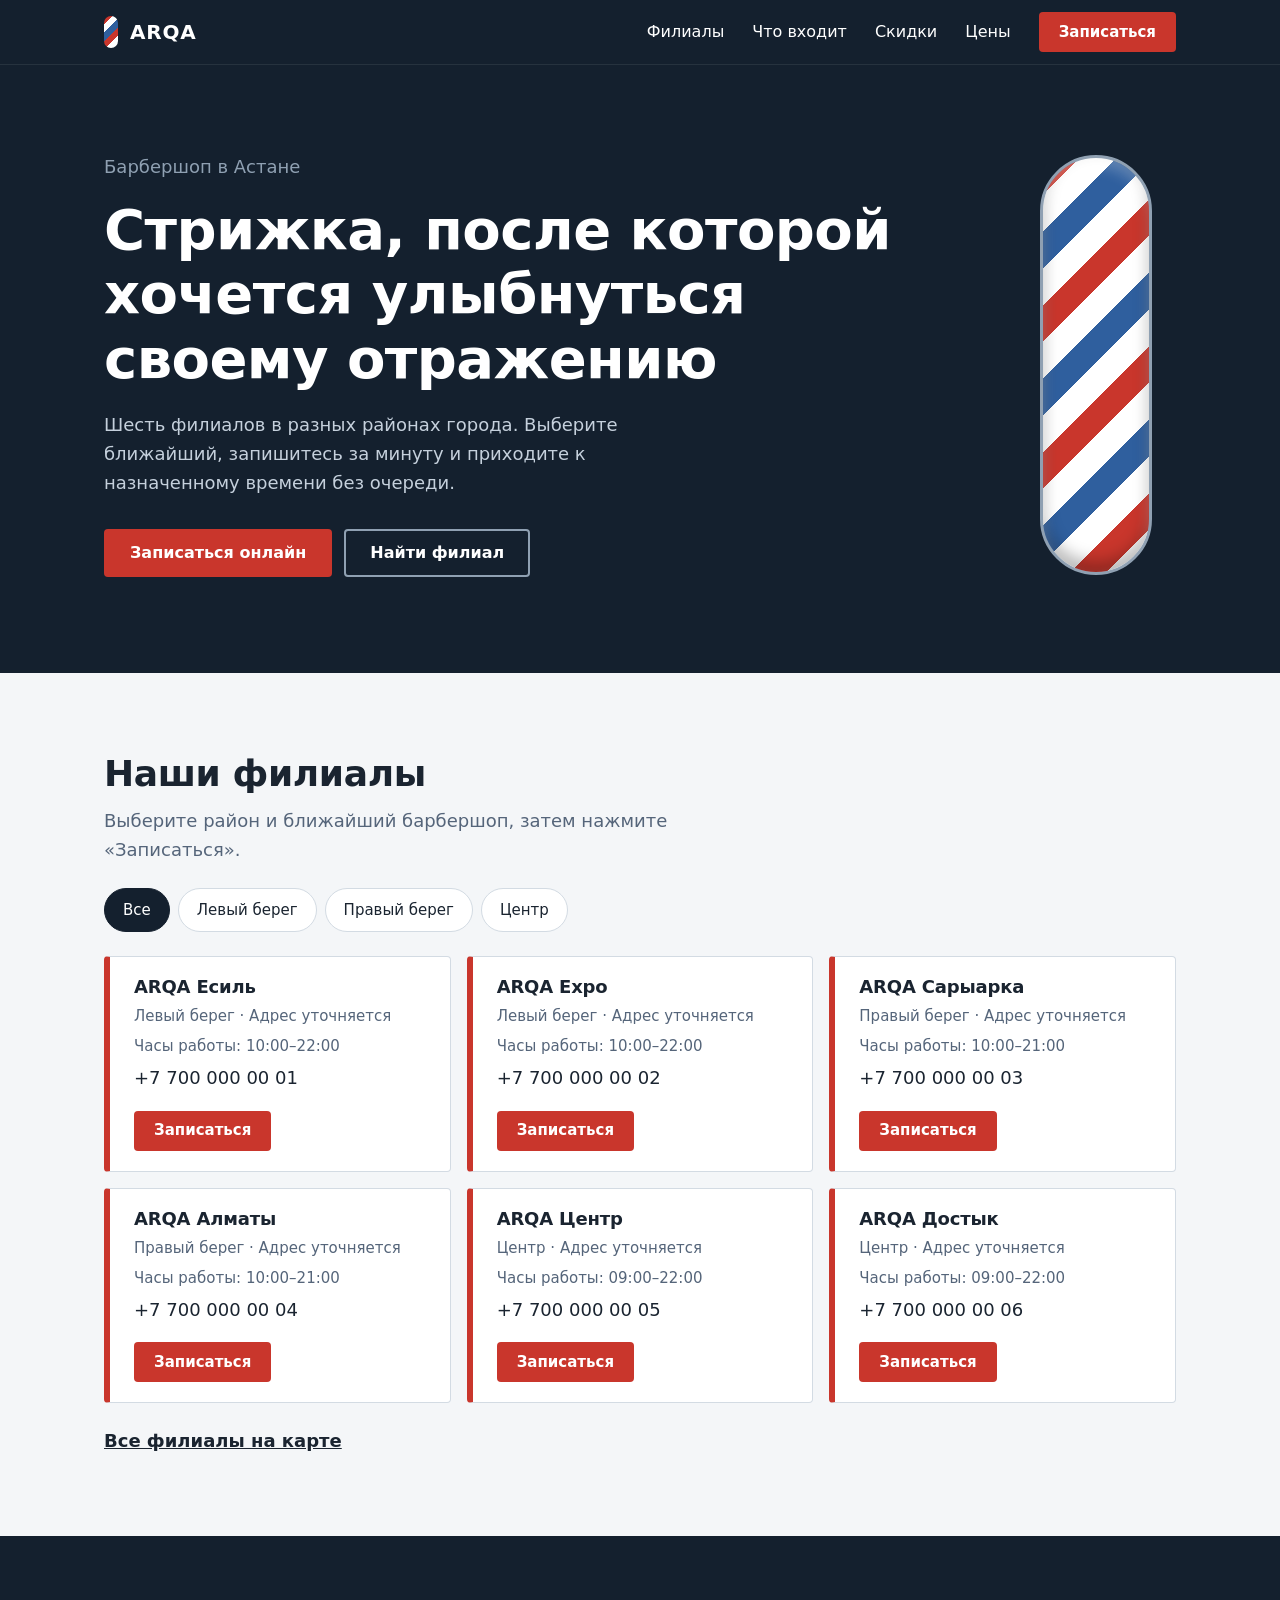
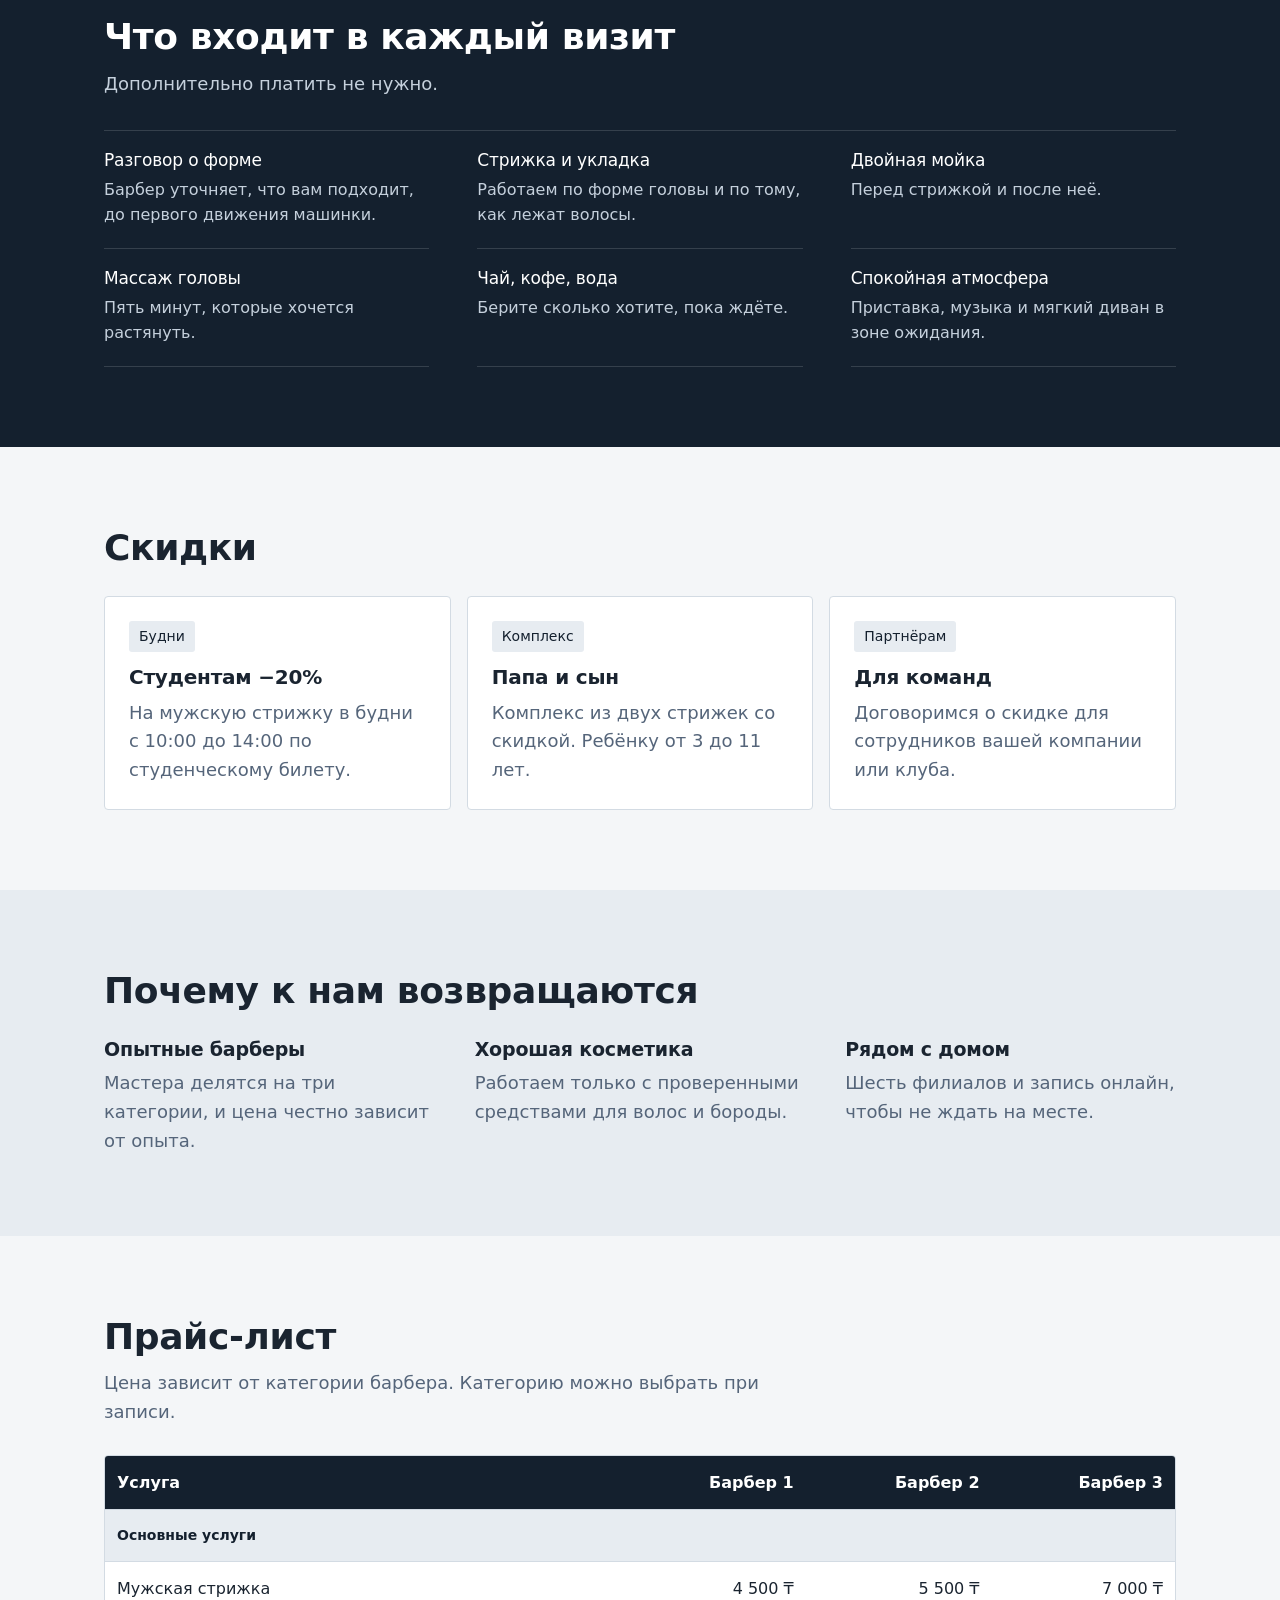
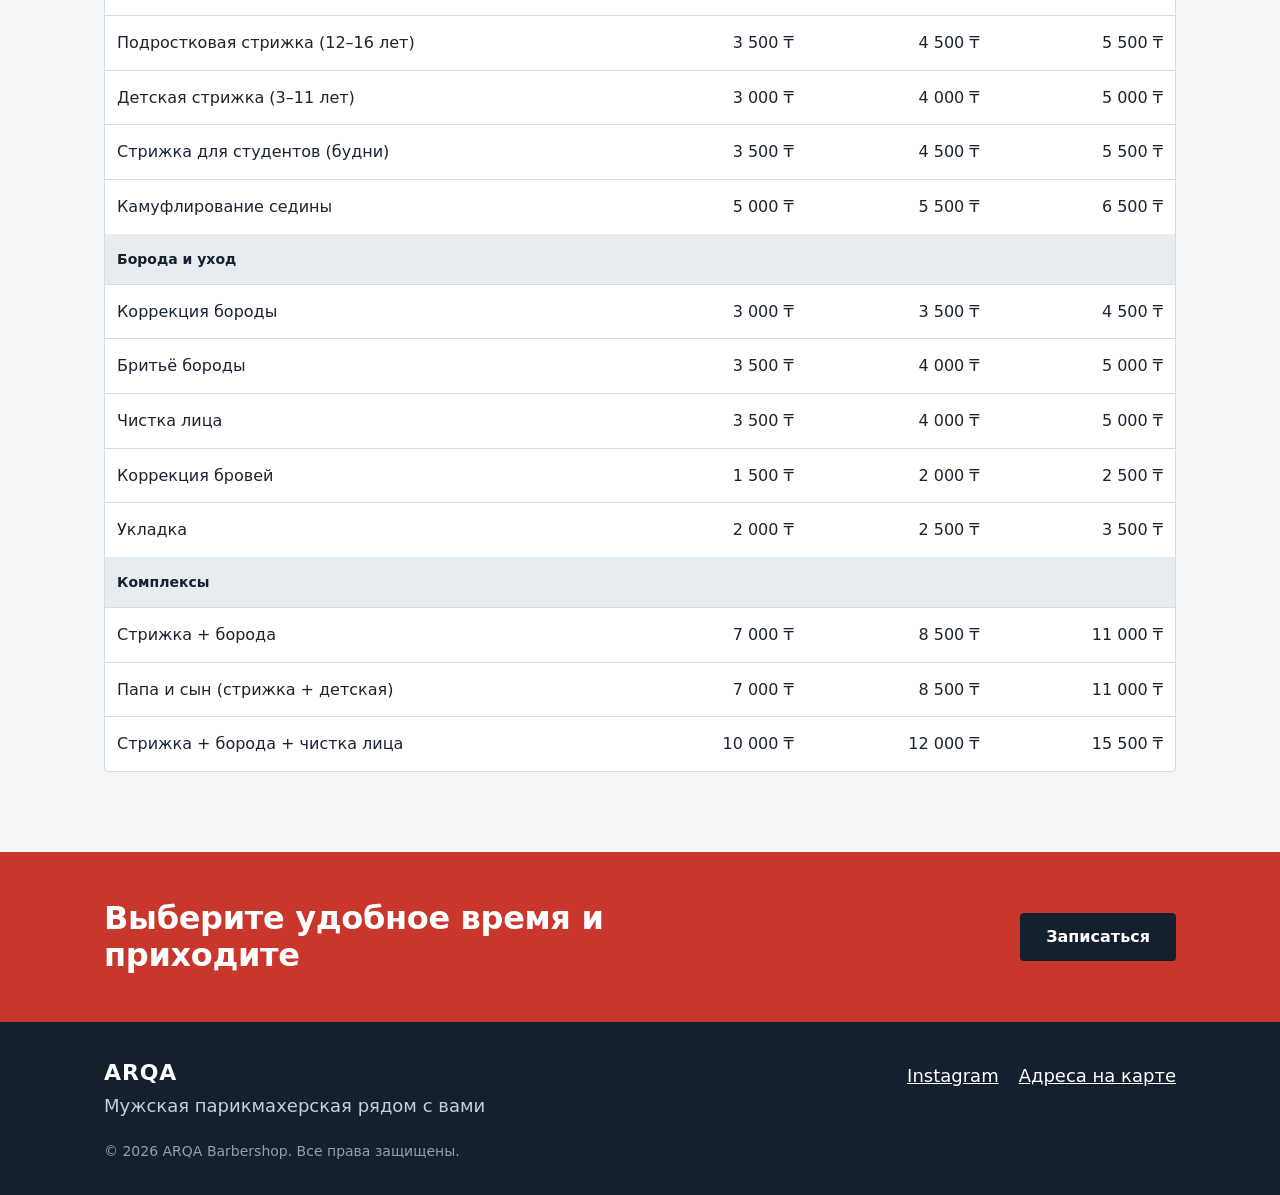
==== index.html @ 1c35eebe "Запись через WhatsApp или Telegram на выбор клиента - окно записи: две кнопки, клиент выбирает канал" ====
<!doctype html>
<html lang="ru">
<head>
  <meta charset="utf-8">
  <meta name="viewport" content="width=device-width, initial-scale=1">
  <!-- Политика безопасности: разрешены только свои скрипты и стили и шрифты Google Fonts.
       Встроенные скрипты и чужие источники браузер заблокирует.
       Если добавишь новый внешний ресурс (аналитику, карту, виджет), его адрес нужно добавить сюда. -->
  <meta http-equiv="Content-Security-Policy" content="default-src 'none'; script-src 'self'; style-src 'self' https://fonts.googleapis.com; font-src https://fonts.gstatic.com; img-src 'self' data:; connect-src 'self'; manifest-src 'self'; base-uri 'self'; form-action 'self'; object-src 'none'">
  <meta name="referrer" content="strict-origin-when-cross-origin">
  <title>ARQA — барбершоп в Астане</title>
  <meta name="description" content="ARQA — сеть барбершопов в Астане. Выберите ближайший филиал и запишитесь онлайн за минуту.">
  <meta property="og:title" content="ARQA — барбершоп в Астане">
  <meta property="og:description" content="Шесть филиалов, опытные барберы, запись онлайн.">
  <meta property="og:type" content="website">
  <meta name="theme-color" content="#14202e">
  <link rel="icon" href="assets/favicon.svg" type="image/svg+xml">
  <link rel="preconnect" href="https://fonts.googleapis.com">
  <link rel="preconnect" href="https://fonts.gstatic.com" crossorigin>
  <link href="https://fonts.googleapis.com/css2?family=Onest:wght@400;500;600&family=Unbounded:wght@500;700&display=swap&subset=cyrillic" rel="stylesheet">
  <link rel="stylesheet" href="css/styles.css">
</head>
<body>

<a class="skip" href="#main">К содержанию</a>

<header class="site-header" id="top">
  <div class="wrap header-inner">
    <a class="logo" href="#top" aria-label="ARQA, на главную">
      <span class="logo-mark" aria-hidden="true"></span>
      <span class="logo-name" data-bind="brand">ARQA</span>
    </a>
    <button class="menu-btn" type="button" aria-expanded="false" aria-controls="nav" aria-label="Открыть меню">
      <span></span><span></span><span></span>
    </button>
    <nav class="nav" id="nav" aria-label="Основное меню">
      <a href="#branches">Филиалы</a>
      <a href="#included">Что входит</a>
      <a href="#offers">Скидки</a>
      <a href="#prices">Цены</a>
      <button class="btn btn-primary btn-small" type="button" data-book>Записаться</button>
    </nav>
  </div>
</header>

<main id="main">

  <section class="hero">
    <div class="wrap hero-inner">
      <div class="hero-copy">
        <p class="hero-kicker" data-bind="tagline"></p>
        <h1 data-bind="heroTitle"></h1>
        <p class="hero-text" data-bind="heroText"></p>
        <div class="hero-actions">
          <button class="btn btn-primary" type="button" data-book>Записаться онлайн</button>
          <a class="btn btn-ghost" href="#branches">Найти филиал</a>
        </div>
      </div>
      <div class="pole-wrap" aria-hidden="true">
        <div class="pole"></div>
      </div>
    </div>
  </section>

  <section class="section" id="branches">
    <div class="wrap">
      <h2>Наши филиалы</h2>
      <p class="section-lead">Выберите район и ближайший барбершоп, затем нажмите «Записаться».</p>
      <div class="chips" id="chips" role="group" aria-label="Фильтр по району"></div>
      <div class="branch-grid" id="branch-grid"></div>
      <p class="map-link"><a id="map-link" href="#" target="_blank" rel="noopener">Все филиалы на карте</a></p>
    </div>
  </section>

  <section class="section section-dark" id="included">
    <div class="wrap">
      <h2 id="included-title"></h2>
      <p class="section-lead" id="included-text"></p>
      <ul class="included-list" id="included-list"></ul>
    </div>
  </section>

  <section class="section" id="offers">
    <div class="wrap">
      <h2 id="offers-title"></h2>
      <div class="offer-grid" id="offer-grid"></div>
    </div>
  </section>

  <section class="section section-tint" id="why">
    <div class="wrap">
      <h2 id="why-title"></h2>
      <div class="why-grid" id="why-grid"></div>
    </div>
  </section>

  <section class="section" id="prices">
    <div class="wrap">
      <h2 id="price-title"></h2>
      <p class="section-lead" id="price-note"></p>
      <div class="price-scroll" tabindex="0" role="region" aria-label="Таблица цен, можно прокручивать по горизонтали">
        <table class="price-table" id="price-table"></table>
      </div>
    </div>
  </section>

  <section class="cta">
    <div class="wrap cta-inner">
      <h2>Выберите удобное время и приходите</h2>
      <button class="btn btn-primary" type="button" data-book>Записаться</button>
    </div>
  </section>

</main>

<footer class="site-footer">
  <div class="wrap footer-inner">
    <div>
      <p class="footer-brand" data-bind="brand"></p>
      <p class="footer-text" data-bind="footerText"></p>
    </div>
    <p class="footer-links">
      <a id="footer-ig" href="#" target="_blank" rel="noopener">Instagram</a>
      <a id="footer-map" href="#" target="_blank" rel="noopener">Адреса на карте</a>
    </p>
    <p class="footer-copy">© <span id="year"></span> <span data-bind="brand"></span> Barbershop. Все права защищены.</p>
  </div>
</footer>

<dialog class="modal" id="booking" aria-labelledby="booking-title">
  <form method="dialog" class="modal-form" id="booking-form" novalidate>
    <div class="modal-head">
      <h2 id="booking-title">Запись на стрижку</h2>
      <button class="modal-close" type="button" aria-label="Закрыть" data-close>×</button>
    </div>

    <label class="field">
      <span>Имя</span>
      <input type="text" name="name" autocomplete="given-name" required>
      <small class="error" data-error="name"></small>
    </label>

    <label class="field">
      <span>Телефон</span>
      <input type="tel" name="phone" autocomplete="tel" inputmode="tel" placeholder="+7" required>
      <small class="error" data-error="phone"></small>
    </label>

    <label class="field">
      <span>Филиал</span>
      <select name="branch" id="booking-branch"></select>
    </label>

    <label class="field">
      <span>Услуга</span>
      <select name="service" id="booking-service"></select>
    </label>

    <label class="field">
      <span>Удобное время</span>
      <input type="text" name="time" placeholder="Например, завтра после 18:00">
    </label>

    <div class="channel-buttons" id="channel-buttons">
      <button class="btn btn-wa btn-block" type="submit" name="channel" value="whatsapp" data-channel="whatsapp">Записаться в WhatsApp</button>
      <button class="btn btn-tg btn-block" type="submit" name="channel" value="telegram" data-channel="telegram">Записаться в Telegram</button>
    </div>
    <p class="modal-note" id="channel-note">Выберите, где вам удобнее. Откроется чат, где останется нажать «Отправить». Мы подтвердим запись в течение нескольких минут.</p>
  </form>

  <div class="modal-done" id="booking-done" hidden>
    <div class="modal-head">
      <h2 id="done-title"></h2>
      <button class="modal-close" type="button" aria-label="Закрыть" data-close>×</button>
    </div>
    <p id="done-text"></p>
    <label class="field" id="done-message-field" hidden>
      <span>Текст заявки</span>
      <textarea id="done-message" rows="6" readonly></textarea>
    </label>
    <button class="btn btn-outline btn-block" type="button" id="done-copy" hidden>Скопировать текст заявки</button>
    <a class="btn btn-primary btn-block" id="done-link" href="#" target="_blank" rel="noopener"></a>
    <button class="btn btn-quiet btn-block" type="button" data-close>Закрыть</button>
  </div>
</dialog>

<script src="js/data.js"></script>
<script src="js/app.js"></script>
</body>
</html>
---- css/styles.css ----
/* ===== Токены ===== */
:root {
  --ink: #14202e;
  --ink-2: #1d2e42;
  --pole: #c9362c;
  --pole-dark: #a82a21;
  --blue: #2f5f9e;
  --paper: #f4f6f8;
  --tint: #e7ecf1;
  --white: #ffffff;
  --steel: #8fa0b2;
  --text: #1a2430;
  --muted: #55657a;
  --line: #d3dbe3;

  --font-display: "Unbounded", "Arial Black", system-ui, sans-serif;
  --font-body: "Onest", system-ui, -apple-system, "Segoe UI", Roboto, Arial, sans-serif;

  --gutter: 16px;
  --max: 1120px;
  --radius: 4px;
}

/* ===== База ===== */
*, *::before, *::after { box-sizing: border-box; }
html { scroll-behavior: smooth; scroll-padding-top: 72px; }
body {
  margin: 0;
  background: var(--paper);
  color: var(--text);
  font-family: var(--font-body);
  font-size: 17px;
  line-height: 1.6;
  -webkit-font-smoothing: antialiased;
}
img, svg { max-width: 100%; display: block; }
a { color: inherit; }
h1, h2, h3 { font-family: var(--font-display); font-weight: 700; line-height: 1.15; margin: 0; letter-spacing: -0.01em; }
p { margin: 0; }
ul { margin: 0; padding: 0; list-style: none; }

.wrap { width: 100%; max-width: var(--max); margin: 0 auto; padding: 0 var(--gutter); }

:focus-visible { outline: 3px solid var(--blue); outline-offset: 3px; }

.skip {
  position: absolute; left: -999px; top: 8px;
  background: var(--white); color: var(--ink); padding: 8px 12px; z-index: 100;
}
.skip:focus { left: 8px; }

/* ===== Кнопки ===== */
.btn {
  display: inline-flex; align-items: center; justify-content: center;
  min-height: 48px; padding: 0 24px;
  font: 600 16px/1 var(--font-body);
  border: 2px solid transparent; border-radius: var(--radius);
  cursor: pointer; text-decoration: none;
  transition: background-color .15s, color .15s, border-color .15s;
}
.btn-primary { background: var(--pole); color: var(--white); }
.btn-primary:hover { background: var(--pole-dark); }
.btn-ghost { border-color: var(--steel); color: var(--white); }
.btn-ghost:hover { border-color: var(--white); }
.btn-small { min-height: 40px; padding: 0 18px; font-size: 15px; }
.btn-block { width: 100%; }

/* ===== Шапка ===== */
.site-header {
  position: sticky; top: 0; z-index: 50;
  background: var(--ink); color: var(--white);
  border-bottom: 1px solid rgba(255,255,255,.08);
}
.header-inner { display: flex; align-items: center; justify-content: space-between; min-height: 64px; }
.logo { display: inline-flex; align-items: center; gap: 12px; text-decoration: none; }
.logo-mark {
  width: 14px; height: 32px; border-radius: 7px;
  background: repeating-linear-gradient(135deg, var(--pole) 0 6px, var(--white) 6px 12px, var(--blue) 12px 18px);
}
.logo-name { font: 700 20px/1 var(--font-display); letter-spacing: .04em; }

.menu-btn {
  display: inline-flex; flex-direction: column; justify-content: center; gap: 5px;
  width: 44px; height: 44px; padding: 0 10px;
  background: none; border: 0; cursor: pointer;
}
.menu-btn span { display: block; height: 2px; background: var(--white); transition: transform .2s, opacity .2s; }
.menu-btn[aria-expanded="true"] span:nth-child(1) { transform: translateY(7px) rotate(45deg); }
.menu-btn[aria-expanded="true"] span:nth-child(2) { opacity: 0; }
.menu-btn[aria-expanded="true"] span:nth-child(3) { transform: translateY(-7px) rotate(-45deg); }

.nav {
  position: absolute; left: 0; right: 0; top: 100%;
  display: none; flex-direction: column; gap: 4px;
  padding: 12px var(--gutter) 20px;
  background: var(--ink); border-bottom: 1px solid rgba(255,255,255,.08);
}
.nav.is-open { display: flex; }
.nav a { padding: 12px 0; text-decoration: none; font-weight: 500; }
.nav a:hover { color: var(--steel); }
.nav .btn { margin-top: 8px; }

/* ===== Главный экран ===== */
.hero { background: var(--ink); color: var(--white); overflow: hidden; }
.hero-inner { display: grid; gap: 32px; padding-top: 40px; padding-bottom: 56px; }
.hero-kicker { color: var(--steel); font-weight: 500; margin-bottom: 16px; }
.hero h1 { font-size: clamp(30px, 8vw, 56px); max-width: 15em; }
.hero-text { margin-top: 20px; max-width: 34em; color: #c5d0dc; font-size: 18px; }
.hero-actions { display: flex; flex-wrap: wrap; gap: 12px; margin-top: 32px; }

/* Барберский столб: главный запоминающийся элемент страницы */
.pole-wrap { display: flex; justify-content: center; }
.pole {
  position: relative;
  width: 100%; height: 56px; max-width: 420px;
  border: 3px solid var(--steel); border-radius: 28px;
  background: repeating-linear-gradient(135deg, var(--pole) 0 22px, var(--white) 22px 44px, var(--blue) 44px 66px, var(--white) 66px 88px);
  background-size: 124px 124px;
  animation: pole-spin 2.4s linear infinite;
  box-shadow: inset 0 8px 14px rgba(255,255,255,.25), inset 0 -10px 16px rgba(0,0,0,.28);
}
@keyframes pole-spin { to { background-position: 124px 0; } }

/* ===== Секции ===== */
.section { padding: 56px 0; }
.section h2 { font-size: clamp(24px, 5.5vw, 36px); }
.section-lead { margin-top: 12px; color: var(--muted); max-width: 38em; }
.section-dark { background: var(--ink); color: var(--white); }
.section-dark .section-lead { color: #c5d0dc; }
.section-tint { background: var(--tint); }

/* Филиалы */
.chips { display: flex; flex-wrap: wrap; gap: 8px; margin-top: 24px; }
.chip {
  min-height: 44px; padding: 0 18px;
  font: 500 15px/1 var(--font-body);
  background: var(--white); color: var(--text);
  border: 1.5px solid var(--line); border-radius: 22px; cursor: pointer;
}
.chip:hover { border-color: var(--ink); }
.chip[aria-pressed="true"] { background: var(--ink); color: var(--white); border-color: var(--ink); }

.branch-grid { display: grid; gap: 16px; margin-top: 24px; }
.branch {
  display: flex; flex-direction: column; gap: 6px;
  padding: 20px 20px 20px 24px;
  background: var(--white);
  border: 1px solid var(--line);
  border-left: 6px solid var(--pole);
  border-radius: var(--radius);
}
.branch h3 { font-size: 18px; }
.branch-meta { color: var(--muted); font-size: 15px; }
.branch-phone { font-weight: 500; text-decoration: none; }
.branch-phone:hover { text-decoration: underline; }
.branch .btn { margin-top: 12px; align-self: flex-start; }
.map-link { margin-top: 24px; }
.map-link a { font-weight: 600; }

/* Что входит */
.included-list { display: grid; gap: 0; margin-top: 32px; border-top: 1px solid rgba(255,255,255,.14); }
.included-list li {
  padding: 20px 0;
  border-bottom: 1px solid rgba(255,255,255,.14);
}
.included-list h3 { font-size: 17px; font-weight: 500; }
.included-list p { margin-top: 6px; color: #c5d0dc; font-size: 16px; }

/* Скидки */
.offer-grid { display: grid; gap: 16px; margin-top: 28px; }
.offer {
  padding: 24px;
  background: var(--white);
  border: 1px solid var(--line);
  border-radius: var(--radius);
}
.offer-tag {
  display: inline-block; margin-bottom: 14px; padding: 4px 10px;
  background: var(--tint); color: var(--ink);
  font-size: 14px; font-weight: 500; border-radius: 3px;
}
.offer h3 { font-size: 20px; }
.offer p { margin-top: 10px; color: var(--muted); }

/* Почему мы */
.why-grid { display: grid; gap: 28px; margin-top: 28px; }
.why-grid h3 { font-size: 19px; }
.why-grid p { margin-top: 8px; color: var(--muted); max-width: 26em; }

/* Цены */
.price-scroll { margin-top: 28px; overflow-x: auto; border: 1px solid var(--line); border-radius: var(--radius); background: var(--white); }
.price-table { width: 100%; border-collapse: collapse; font-size: 14px; }
.price-table th, .price-table td { padding: 12px 5px; text-align: right; border-bottom: 1px solid var(--line); }
.price-table td:not(:first-child) { font-size: 13px; }
.price-table thead th { font-size: 13px; }
.price-table th:first-child, .price-table td:first-child { padding-left: 12px; }
.price-table th:last-child, .price-table td:last-child { padding-right: 12px; }
.price-table th:first-child, .price-table td:first-child { text-align: left; }
.price-table thead th { background: var(--ink); color: var(--white); font-weight: 600; font-size: 15px; }
.price-table .group th {
  background: var(--tint); color: var(--ink); text-align: left;
  font-family: var(--font-display); font-size: 14px; font-weight: 700;
}
.price-table td:not(:first-child) { font-variant-numeric: tabular-nums; white-space: nowrap; }
.price-table tbody tr:last-child td { border-bottom: 0; }

/* Призыв к действию */
.cta { background: var(--pole); color: var(--white); padding: 48px 0; }
.cta-inner { display: flex; flex-direction: column; gap: 20px; align-items: flex-start; }
.cta h2 { font-size: clamp(22px, 5vw, 32px); max-width: 18em; }
.cta .btn-primary { background: var(--ink); }
.cta .btn-primary:hover { background: #0c141d; }

/* Подвал */
.site-footer { background: var(--ink); color: #c5d0dc; padding: 40px 0 32px; }
.footer-inner { display: grid; gap: 20px; }
.footer-brand { font: 700 22px/1 var(--font-display); color: var(--white); letter-spacing: .04em; }
.footer-text { margin-top: 8px; }
.footer-links { display: flex; gap: 20px; flex-wrap: wrap; }
.footer-links a { color: var(--white); }
.footer-copy { font-size: 14px; color: var(--steel); }

/* ===== Окно записи ===== */
.modal {
  width: min(480px, calc(100% - 24px));
  max-height: calc(100dvh - 24px);
  padding: 0; border: 0; border-radius: 8px;
  background: var(--white); color: var(--text);
  overflow: auto;
}
.modal::backdrop { background: rgba(10, 16, 24, .7); }
.modal-form { display: grid; gap: 16px; padding: 24px; }
.modal-head { display: flex; align-items: flex-start; justify-content: space-between; gap: 12px; }
.modal-head h2 { font-size: 22px; }
.modal-close {
  width: 44px; height: 44px; margin: -8px -8px 0 0;
  font-size: 28px; line-height: 1; background: none; border: 0; cursor: pointer; color: var(--muted);
}
.field { display: grid; gap: 6px; }
.field span { font-weight: 500; font-size: 15px; }
.field input, .field select {
  width: 100%; min-height: 48px; padding: 0 14px;
  font: 400 16px var(--font-body); color: var(--text);
  background: var(--white); border: 1.5px solid var(--steel); border-radius: var(--radius);
}
.field input:focus, .field select:focus { border-color: var(--blue); outline: 2px solid var(--blue); outline-offset: 1px; }
.field .error { min-height: 0; color: #b3261e; font-size: 14px; }
.field.has-error input { border-color: #b3261e; }
.modal-note { font-size: 14px; color: var(--muted); }

/* Выбор канала записи */
[hidden] { display: none !important; }
.channel-buttons { display: grid; gap: 10px; }
.btn-wa { background: #0f7a45; color: var(--white); }
.btn-wa:hover { background: #0b6338; }
.btn-tg { background: #1b74b0; color: var(--white); }
.btn-tg:hover { background: #155d8f; }
.btn-outline { border-color: var(--ink); color: var(--ink); background: transparent; }
.btn-outline:hover { background: var(--tint); }
.btn-quiet { background: transparent; color: var(--muted); }
.btn-quiet:hover { color: var(--text); }

/* Экран после выбора канала */
.modal-done { display: grid; gap: 14px; padding: 24px; }
.modal-done p { color: var(--muted); }
.field textarea {
  width: 100%; padding: 10px 12px; resize: vertical;
  font: 400 15px/1.5 var(--font-body); color: var(--text);
  background: var(--tint); border: 1.5px solid var(--steel); border-radius: var(--radius);
}

/* ===== Планшет и десктоп ===== */
@media (min-width: 720px) {
  :root { --gutter: 24px; }
  body { font-size: 18px; }
  .section { padding: 80px 0; }

  .menu-btn { display: none; }
  .nav {
    position: static; display: flex; flex-direction: row; align-items: center;
    gap: 28px; padding: 0; background: none; border: 0;
  }
  .nav a { padding: 8px 0; font-size: 16px; }
  .nav .btn { margin: 0; }

  .price-table { font-size: 16px; }
  .price-table th, .price-table td { padding: 14px 16px; }
  .price-table td:not(:first-child), .price-table thead th { font-size: 16px; }
  .branch-grid { grid-template-columns: repeat(2, 1fr); }
  .included-list { grid-template-columns: repeat(2, 1fr); column-gap: 48px; }
  .offer-grid { grid-template-columns: repeat(3, 1fr); }
  .why-grid { grid-template-columns: repeat(3, 1fr); gap: 40px; }
  .cta-inner { flex-direction: row; align-items: center; justify-content: space-between; }
  .footer-inner { grid-template-columns: 1fr auto; align-items: start; }
  .footer-copy { grid-column: 1 / -1; }
}

@media (min-width: 1040px) {
  .hero-inner { grid-template-columns: 1fr 160px; align-items: center; gap: 64px; padding-top: 88px; padding-bottom: 96px; }
  .pole {
    width: 112px; max-width: none; height: 420px; border-radius: 56px;
    background: repeating-linear-gradient(135deg, var(--pole) 0 26px, var(--white) 26px 52px, var(--blue) 52px 78px, var(--white) 78px 104px);
    background-size: 147px 147px;
    animation-name: pole-spin-v;
  }
  @keyframes pole-spin-v { to { background-position: 0 -147px; } }
  .branch-grid { grid-template-columns: repeat(3, 1fr); }
  .included-list { grid-template-columns: repeat(3, 1fr); }
}

@media (prefers-reduced-motion: reduce) {
  html { scroll-behavior: auto; }
  .pole { animation: none; }
  * { transition: none !important; }
}
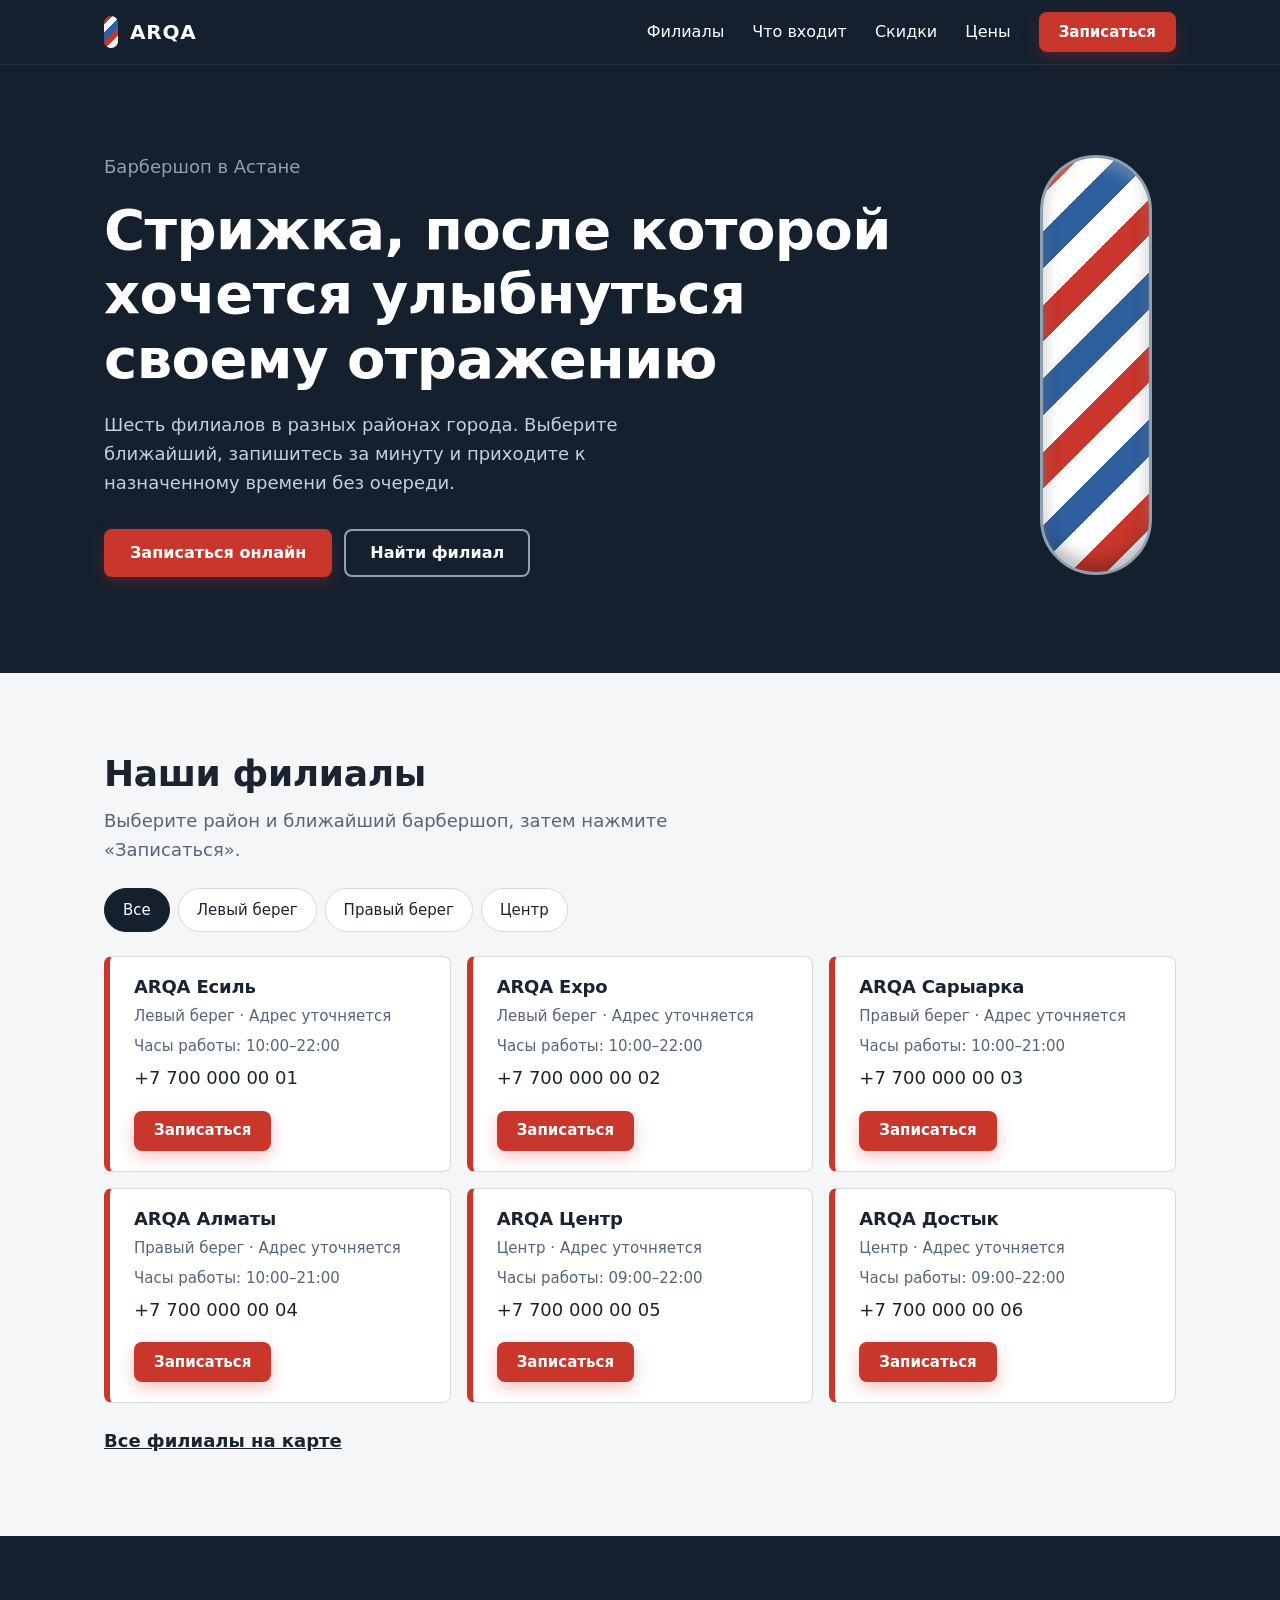
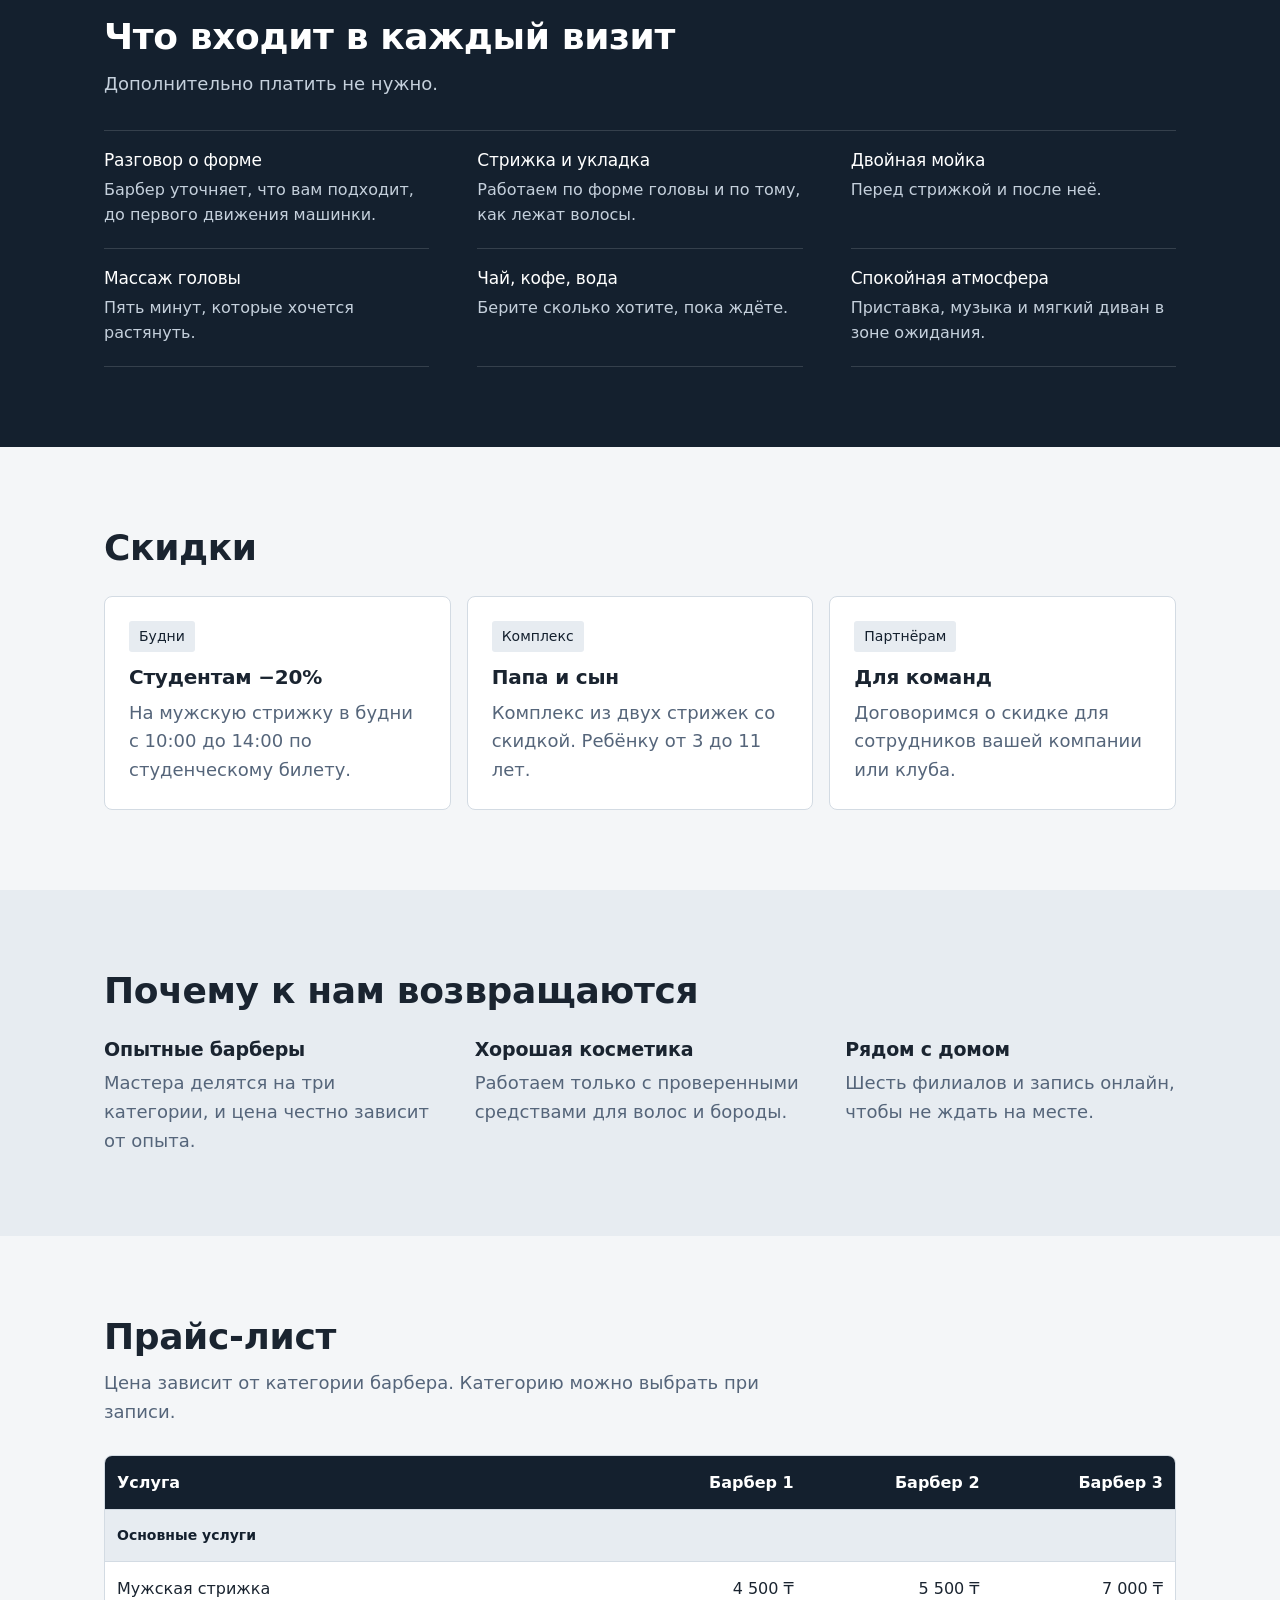
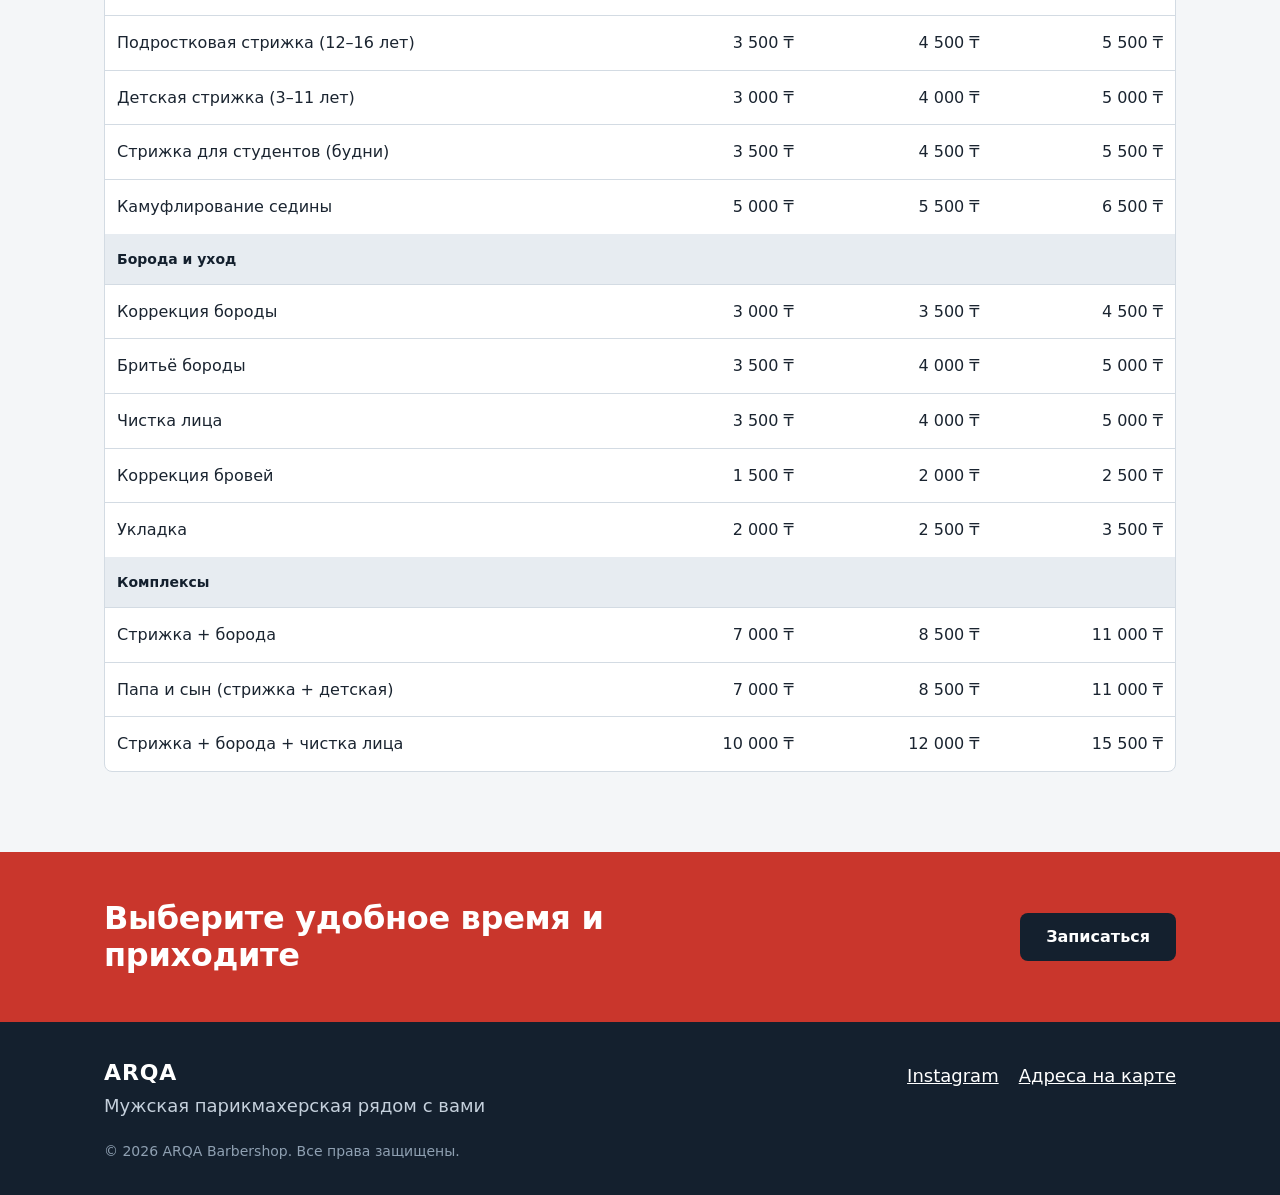
==== commit 81616441: "Удобная запись: выбор даты и времени, телефон с +7, новый дизайн окна записи Co-Authored-By: Claude " ====
--- a/index.html
+++ b/index.html
@@ -8,16 +8,28 @@
        Если добавишь новый внешний ресурс (аналитику, карту, виджет), его адрес нужно добавить сюда. -->
   <meta http-equiv="Content-Security-Policy" content="default-src 'none'; script-src 'self'; style-src 'self' https://fonts.googleapis.com; font-src https://fonts.gstatic.com; img-src 'self' data:; connect-src 'self'; manifest-src 'self'; base-uri 'self'; form-action 'self'; object-src 'none'">
   <meta name="referrer" content="strict-origin-when-cross-origin">
+  <script src="js/frame-guard.js"></script>
   <title>ARQA — барбершоп в Астане</title>
-  <meta name="description" content="ARQA — сеть барбершопов в Астане. Выберите ближайший филиал и запишитесь онлайн за минуту.">
+  <!-- seo:start -->
+  <meta name="description" content="ARQA — сеть барбершопов в Астане: 6 филиалов, мужские стрижки, борода, детские стрижки. Цены от 1500 ₸. Запись онлайн в WhatsApp и Telegram.">
+  <link rel="canonical" href="https://baursak007.github.io/barbershop-site/">
+  <meta name="robots" content="index, follow, max-image-preview:large">
+  <meta property="og:type" content="website">
+  <meta property="og:locale" content="ru_KZ">
+  <meta property="og:site_name" content="ARQA">
   <meta property="og:title" content="ARQA — барбершоп в Астане">
-  <meta property="og:description" content="Шесть филиалов, опытные барберы, запись онлайн.">
-  <meta property="og:type" content="website">
+  <meta property="og:description" content="ARQA — сеть барбершопов в Астане: 6 филиалов, мужские стрижки, борода, детские стрижки. Цены от 1500 ₸. Запись онлайн в WhatsApp и Telegram.">
+  <meta property="og:url" content="https://baursak007.github.io/barbershop-site/">
+  <meta name="twitter:card" content="summary">
+  <script type="application/ld+json">{"@context":"https://schema.org","@type":"HairSalon","name":"ARQA","url":"https://baursak007.github.io/barbershop-site/","description":"ARQA — сеть барбершопов в Астане: 6 филиалов, мужские стрижки, борода, детские стрижки. Цены от 1500 ₸. Запись онлайн в WhatsApp и Telegram.","areaServed":{"@type":"City","name":"Астана"},"priceRange":"1500–15500 KZT","department":[{"@type":"HairSalon","name":"ARQA Есиль","telephone":"+7 700 000 00 01","address":{"@type":"PostalAddress","addressLocality":"Астана","addressCountry":"KZ"},"openingHoursSpecification":[{"@type":"OpeningHoursSpecification","dayOfWeek":["Monday","Tuesday","Wednesday","Thursday","Friday","Saturday","Sunday"],"opens":"10:00","closes":"22:00"}],"priceRange":"1500–15500 KZT"},{"@type":"HairSalon","name":"ARQA Expo","telephone":"+7 700 000 00 02","address":{"@type":"PostalAddress","addressLocality":"Астана","addressCountry":"KZ"},"openingHoursSpecification":[{"@type":"OpeningHoursSpecification","dayOfWeek":["Monday","Tuesday","Wednesday","Thursday","Friday","Saturday","Sunday"],"opens":"10:00","closes":"22:00"}],"priceRange":"1500–15500 KZT"},{"@type":"HairSalon","name":"ARQA Сарыарка","telephone":"+7 700 000 00 03","address":{"@type":"PostalAddress","addressLocality":"Астана","addressCountry":"KZ"},"openingHoursSpecification":[{"@type":"OpeningHoursSpecification","dayOfWeek":["Monday","Tuesday","Wednesday","Thursday","Friday","Saturday","Sunday"],"opens":"10:00","closes":"21:00"}],"priceRange":"1500–15500 KZT"},{"@type":"HairSalon","name":"ARQA Алматы","telephone":"+7 700 000 00 04","address":{"@type":"PostalAddress","addressLocality":"Астана","addressCountry":"KZ"},"openingHoursSpecification":[{"@type":"OpeningHoursSpecification","dayOfWeek":["Monday","Tuesday","Wednesday","Thursday","Friday","Saturday","Sunday"],"opens":"10:00","closes":"21:00"}],"priceRange":"1500–15500 KZT"},{"@type":"HairSalon","name":"ARQA Центр","telephone":"+7 700 000 00 05","address":{"@type":"PostalAddress","addressLocality":"Астана","addressCountry":"KZ"},"openingHoursSpecification":[{"@type":"OpeningHoursSpecification","dayOfWeek":["Monday","Tuesday","Wednesday","Thursday","Friday","Saturday","Sunday"],"opens":"09:00","closes":"22:00"}],"priceRange":"1500–15500 KZT"},{"@type":"HairSalon","name":"ARQA Достык","telephone":"+7 700 000 00 06","address":{"@type":"PostalAddress","addressLocality":"Астана","addressCountry":"KZ"},"openingHoursSpecification":[{"@type":"OpeningHoursSpecification","dayOfWeek":["Monday","Tuesday","Wednesday","Thursday","Friday","Saturday","Sunday"],"opens":"09:00","closes":"22:00"}],"priceRange":"1500–15500 KZT"}]}</script>
+  <!-- seo:end -->
   <meta name="theme-color" content="#14202e">
   <link rel="icon" href="assets/favicon.svg" type="image/svg+xml">
-  <link rel="preconnect" href="https://fonts.googleapis.com">
+  <!-- Шрифты подгружаются отдельно (js/fonts.js), чтобы страница не ждала Google и появлялась сразу.
+       Если JS выключен, сработает запасной вариант ниже. -->
   <link rel="preconnect" href="https://fonts.gstatic.com" crossorigin>
-  <link href="https://fonts.googleapis.com/css2?family=Onest:wght@400;500;600&family=Unbounded:wght@500;700&display=swap&subset=cyrillic" rel="stylesheet">
+  <noscript><link rel="stylesheet" href="https://fonts.googleapis.com/css2?family=Onest:wght@400;500;600&family=Unbounded:wght@500;700&display=swap&subset=cyrillic"></noscript>
+  <script src="js/fonts.js" defer></script>
   <link rel="stylesheet" href="css/styles.css">
 </head>
 <body>
@@ -48,9 +60,9 @@
   <section class="hero">
     <div class="wrap hero-inner">
       <div class="hero-copy">
-        <p class="hero-kicker" data-bind="tagline"></p>
-        <h1 data-bind="heroTitle"></h1>
-        <p class="hero-text" data-bind="heroText"></p>
+        <p class="hero-kicker" data-bind="tagline">Барбершоп в Астане</p>
+        <h1 data-bind="heroTitle">Стрижка, после которой хочется улыбнуться своему отражению</h1>
+        <p class="hero-text" data-bind="heroText">Шесть филиалов в разных районах города. Выберите ближайший, запишитесь за минуту и приходите к назначенному времени без очереди.</p>
         <div class="hero-actions">
           <button class="btn btn-primary" type="button" data-book>Записаться онлайн</button>
           <a class="btn btn-ghost" href="#branches">Найти филиал</a>
@@ -67,7 +79,7 @@
       <h2>Наши филиалы</h2>
       <p class="section-lead">Выберите район и ближайший барбершоп, затем нажмите «Записаться».</p>
       <div class="chips" id="chips" role="group" aria-label="Фильтр по району"></div>
-      <div class="branch-grid" id="branch-grid"></div>
+      <div class="branch-grid" id="branch-grid" aria-busy="true"><article class="branch skel-card" aria-hidden="true"><span class="skel h w60"></span><span class="skel w80"></span><span class="skel w40"></span><span class="skel w50"></span><span class="skel btn"></span></article><article class="branch skel-card" aria-hidden="true"><span class="skel h w60"></span><span class="skel w80"></span><span class="skel w40"></span><span class="skel w50"></span><span class="skel btn"></span></article><article class="branch skel-card" aria-hidden="true"><span class="skel h w60"></span><span class="skel w80"></span><span class="skel w40"></span><span class="skel w50"></span><span class="skel btn"></span></article><article class="branch skel-card" aria-hidden="true"><span class="skel h w60"></span><span class="skel w80"></span><span class="skel w40"></span><span class="skel w50"></span><span class="skel btn"></span></article><article class="branch skel-card" aria-hidden="true"><span class="skel h w60"></span><span class="skel w80"></span><span class="skel w40"></span><span class="skel w50"></span><span class="skel btn"></span></article><article class="branch skel-card" aria-hidden="true"><span class="skel h w60"></span><span class="skel w80"></span><span class="skel w40"></span><span class="skel w50"></span><span class="skel btn"></span></article></div>
       <p class="map-link"><a id="map-link" href="#" target="_blank" rel="noopener">Все филиалы на карте</a></p>
     </div>
   </section>
@@ -76,21 +88,21 @@
     <div class="wrap">
       <h2 id="included-title"></h2>
       <p class="section-lead" id="included-text"></p>
-      <ul class="included-list" id="included-list"></ul>
+      <ul class="included-list" id="included-list" aria-busy="true"><li class="skel-li" aria-hidden="true"><span class="skel h w50"></span><span class="skel w80"></span></li><li class="skel-li" aria-hidden="true"><span class="skel h w50"></span><span class="skel w80"></span></li><li class="skel-li" aria-hidden="true"><span class="skel h w50"></span><span class="skel w80"></span></li><li class="skel-li" aria-hidden="true"><span class="skel h w50"></span><span class="skel w80"></span></li><li class="skel-li" aria-hidden="true"><span class="skel h w50"></span><span class="skel w80"></span></li><li class="skel-li" aria-hidden="true"><span class="skel h w50"></span><span class="skel w80"></span></li></ul>
     </div>
   </section>
 
   <section class="section" id="offers">
     <div class="wrap">
       <h2 id="offers-title"></h2>
-      <div class="offer-grid" id="offer-grid"></div>
+      <div class="offer-grid" id="offer-grid" aria-busy="true"><article class="offer skel-card" aria-hidden="true"><span class="skel tag"></span><span class="skel h w60"></span><span class="skel w80"></span><span class="skel w50"></span></article><article class="offer skel-card" aria-hidden="true"><span class="skel tag"></span><span class="skel h w60"></span><span class="skel w80"></span><span class="skel w50"></span></article><article class="offer skel-card" aria-hidden="true"><span class="skel tag"></span><span class="skel h w60"></span><span class="skel w80"></span><span class="skel w50"></span></article></div>
     </div>
   </section>
 
   <section class="section section-tint" id="why">
     <div class="wrap">
       <h2 id="why-title"></h2>
-      <div class="why-grid" id="why-grid"></div>
+      <div class="why-grid" id="why-grid" aria-busy="true"><div class="skel-card" aria-hidden="true"><span class="skel h w60"></span><span class="skel w80"></span><span class="skel w50"></span></div><div class="skel-card" aria-hidden="true"><span class="skel h w60"></span><span class="skel w80"></span><span class="skel w50"></span></div><div class="skel-card" aria-hidden="true"><span class="skel h w60"></span><span class="skel w80"></span><span class="skel w50"></span></div></div>
     </div>
   </section>
 
@@ -99,7 +111,7 @@
       <h2 id="price-title"></h2>
       <p class="section-lead" id="price-note"></p>
       <div class="price-scroll" tabindex="0" role="region" aria-label="Таблица цен, можно прокручивать по горизонтали">
-        <table class="price-table" id="price-table"></table>
+        <table class="price-table" id="price-table" aria-busy="true"><tbody><tr class="skel-row" aria-hidden="true"><td><span class="skel w80"></span></td><td><span class="skel w60"></span></td><td><span class="skel w60"></span></td><td><span class="skel w60"></span></td></tr><tr class="skel-row" aria-hidden="true"><td><span class="skel w80"></span></td><td><span class="skel w60"></span></td><td><span class="skel w60"></span></td><td><span class="skel w60"></span></td></tr><tr class="skel-row" aria-hidden="true"><td><span class="skel w80"></span></td><td><span class="skel w60"></span></td><td><span class="skel w60"></span></td><td><span class="skel w60"></span></td></tr><tr class="skel-row" aria-hidden="true"><td><span class="skel w80"></span></td><td><span class="skel w60"></span></td><td><span class="skel w60"></span></td><td><span class="skel w60"></span></td></tr><tr class="skel-row" aria-hidden="true"><td><span class="skel w80"></span></td><td><span class="skel w60"></span></td><td><span class="skel w60"></span></td><td><span class="skel w60"></span></td></tr><tr class="skel-row" aria-hidden="true"><td><span class="skel w80"></span></td><td><span class="skel w60"></span></td><td><span class="skel w60"></span></td><td><span class="skel w60"></span></td></tr><tr class="skel-row" aria-hidden="true"><td><span class="skel w80"></span></td><td><span class="skel w60"></span></td><td><span class="skel w60"></span></td><td><span class="skel w60"></span></td></tr><tr class="skel-row" aria-hidden="true"><td><span class="skel w80"></span></td><td><span class="skel w60"></span></td><td><span class="skel w60"></span></td><td><span class="skel w60"></span></td></tr></tbody></table>
       </div>
     </div>
   </section>
@@ -130,42 +142,63 @@
 <dialog class="modal" id="booking" aria-labelledby="booking-title">
   <form method="dialog" class="modal-form" id="booking-form" novalidate>
     <div class="modal-head">
-      <h2 id="booking-title">Запись на стрижку</h2>
+      <div>
+        <p class="modal-kicker">Онлайн-запись</p>
+        <h2 id="booking-title">Запись на стрижку</h2>
+      </div>
       <button class="modal-close" type="button" aria-label="Закрыть" data-close>×</button>
     </div>
 
-    <label class="field">
-      <span>Имя</span>
-      <input type="text" name="name" autocomplete="given-name" required>
-      <small class="error" data-error="name"></small>
-    </label>
-
-    <label class="field">
-      <span>Телефон</span>
-      <input type="tel" name="phone" autocomplete="tel" inputmode="tel" placeholder="+7" required>
-      <small class="error" data-error="phone"></small>
-    </label>
-
-    <label class="field">
-      <span>Филиал</span>
-      <select name="branch" id="booking-branch"></select>
-    </label>
-
-    <label class="field">
-      <span>Услуга</span>
-      <select name="service" id="booking-service"></select>
-    </label>
-
-    <label class="field">
-      <span>Удобное время</span>
-      <input type="text" name="time" placeholder="Например, завтра после 18:00">
-    </label>
-
+    <div class="modal-body">
+      <label class="field">
+        <span>Как вас зовут</span>
+        <input type="text" name="name" autocomplete="given-name" placeholder="Например, Айдар" maxlength="40" required>
+        <small class="error" data-error="name"></small>
+      </label>
+
+      <div class="field">
+        <label for="booking-phone"><span>Телефон</span></label>
+        <div class="phone-group">
+          <span class="phone-prefix" aria-hidden="true">+7</span>
+          <input id="booking-phone" type="tel" name="phone" inputmode="numeric" autocomplete="tel-national" placeholder="700 123 45 67" maxlength="13" aria-label="Телефон, 10 цифр после +7" required>
+        </div>
+        <small class="error" data-error="phone"></small>
+      </div>
+
+      <div class="field-row">
+        <label class="field">
+          <span>Филиал</span>
+          <select name="branch" id="booking-branch"></select>
+        </label>
+        <label class="field">
+          <span>Услуга</span>
+          <select name="service" id="booking-service"></select>
+        </label>
+      </div>
+
+      <fieldset class="field picker">
+        <legend>Дата</legend>
+        <div class="day-row" id="booking-days" role="radiogroup" aria-label="Дата визита"></div>
+        <small class="error" data-error="date"></small>
+      </fieldset>
+
+      <fieldset class="field picker">
+        <legend>Время</legend>
+        <p class="picker-hint" id="slots-hint"></p>
+        <div class="slot-grid" id="booking-slots" role="radiogroup" aria-label="Время визита"></div>
+        <small class="error" data-error="slot"></small>
+      </fieldset>
+
+      <p class="booking-summary" id="booking-summary" aria-live="polite"></p>
+    </div>
+
+  <div class="modal-foot">
     <div class="channel-buttons" id="channel-buttons">
       <button class="btn btn-wa btn-block" type="submit" name="channel" value="whatsapp" data-channel="whatsapp">Записаться в WhatsApp</button>
       <button class="btn btn-tg btn-block" type="submit" name="channel" value="telegram" data-channel="telegram">Записаться в Telegram</button>
     </div>
-    <p class="modal-note" id="channel-note">Выберите, где вам удобнее. Откроется чат, где останется нажать «Отправить». Мы подтвердим запись в течение нескольких минут.</p>
+    <p class="modal-note" id="channel-note">Откроется чат с готовым сообщением, останется нажать «Отправить».</p>
+    </div>
   </form>
 
   <div class="modal-done" id="booking-done" hidden>
@@ -184,7 +217,7 @@
   </div>
 </dialog>
 
-<script src="js/data.js"></script>
-<script src="js/app.js"></script>
+<script src="js/data.js" defer></script>
+<script src="js/app.js" defer></script>
 </body>
 </html>
--- a/css/styles.css
+++ b/css/styles.css
@@ -18,7 +18,7 @@
 
   --gutter: 16px;
   --max: 1120px;
-  --radius: 4px;
+  --radius: 8px;
 }
 
 /* ===== База ===== */
@@ -60,6 +60,8 @@
 }
 .btn-primary { background: var(--pole); color: var(--white); }
 .btn-primary:hover { background: var(--pole-dark); }
+.btn-primary { box-shadow: 0 6px 16px rgba(201, 54, 44, .28); }
+.btn:active { transform: translateY(1px); }
 .btn-ghost { border-color: var(--steel); color: var(--white); }
 .btn-ghost:hover { border-color: var(--white); }
 .btn-small { min-height: 40px; padding: 0 18px; font-size: 15px; }
@@ -116,10 +118,31 @@
   border: 3px solid var(--steel); border-radius: 28px;
   background: repeating-linear-gradient(135deg, var(--pole) 0 22px, var(--white) 22px 44px, var(--blue) 44px 66px, var(--white) 66px 88px);
   background-size: 124px 124px;
-  animation: pole-spin 2.4s linear infinite;
   box-shadow: inset 0 8px 14px rgba(255,255,255,.25), inset 0 -10px 16px rgba(0,0,0,.28);
 }
-@keyframes pole-spin { to { background-position: 124px 0; } }
+
+/* ===== Призрачная загрузка: серые заготовки на месте блоков, пока контент не появился ===== */
+.skel {
+  display: block; height: 14px; margin-top: 12px; border-radius: 4px;
+  background: linear-gradient(90deg, var(--tint) 25%, #f6f8fa 50%, var(--tint) 75%);
+  background-size: 200% 100%;
+  animation: skel-shimmer 1.4s ease-in-out infinite;
+}
+.skel.h { height: 22px; margin-top: 0; }
+.skel.tag { width: 70px; height: 18px; margin-top: 0; }
+.skel.btn { width: 120px; height: 36px; margin-top: 16px; }
+.skel.w40 { width: 40%; } .skel.w50 { width: 50%; } .skel.w60 { width: 60%; } .skel.w80 { width: 80%; }
+.section-dark .skel { background: linear-gradient(90deg, rgba(255,255,255,.08) 25%, rgba(255,255,255,.16) 50%, rgba(255,255,255,.08) 75%); background-size: 200% 100%; }
+h2[id$="-title"]:empty::before, #included-text:empty::before, #price-note:empty::before {
+  content: ""; display: block; height: 28px; width: min(320px, 70%); border-radius: 4px;
+  background: linear-gradient(90deg, var(--tint) 25%, #f6f8fa 50%, var(--tint) 75%); background-size: 200% 100%;
+  animation: skel-shimmer 1.4s ease-in-out infinite;
+}
+#included-text:empty::before, #price-note:empty::before { height: 16px; width: min(420px, 85%); }
+.section-dark h2:empty::before, .section-dark #included-text:empty::before { background: linear-gradient(90deg, rgba(255,255,255,.08) 25%, rgba(255,255,255,.16) 50%, rgba(255,255,255,.08) 75%); background-size: 200% 100%; }
+.skel-li { padding: 22px 0; border-bottom: 1px solid rgba(255,255,255,.14); list-style: none; }
+.skel-row td { padding: 14px 12px; }
+@keyframes skel-shimmer { to { background-position: -200% 0; } }
 
 /* ===== Секции ===== */
 .section { padding: 56px 0; }
@@ -149,6 +172,8 @@
   border-left: 6px solid var(--pole);
   border-radius: var(--radius);
 }
+.branch { transition: transform .18s, box-shadow .18s; }
+.branch:hover { transform: translateY(-3px); box-shadow: 0 12px 28px rgba(20, 32, 46, .12); }
 .branch h3 { font-size: 18px; }
 .branch-meta { color: var(--muted); font-size: 15px; }
 .branch-phone { font-weight: 500; text-decoration: none; }
@@ -208,7 +233,7 @@
 .cta { background: var(--pole); color: var(--white); padding: 48px 0; }
 .cta-inner { display: flex; flex-direction: column; gap: 20px; align-items: flex-start; }
 .cta h2 { font-size: clamp(22px, 5vw, 32px); max-width: 18em; }
-.cta .btn-primary { background: var(--ink); }
+.cta .btn-primary { background: var(--ink); box-shadow: none; }
 .cta .btn-primary:hover { background: #0c141d; }
 
 /* Подвал */
@@ -222,31 +247,107 @@
 
 /* ===== Окно записи ===== */
 .modal {
-  width: min(480px, calc(100% - 24px));
+  width: min(500px, calc(100% - 24px));
   max-height: calc(100dvh - 24px);
-  padding: 0; border: 0; border-radius: 8px;
+  padding: 0; border: 0; border-radius: 14px;
   background: var(--white); color: var(--text);
-  overflow: auto;
-}
-.modal::backdrop { background: rgba(10, 16, 24, .7); }
-.modal-form { display: grid; gap: 16px; padding: 24px; }
-.modal-head { display: flex; align-items: flex-start; justify-content: space-between; gap: 12px; }
+  overflow: hidden;
+  box-shadow: 0 24px 70px rgba(10, 16, 24, .45);
+}
+.modal[open] { display: flex; flex-direction: column; }
+.modal::backdrop { background: rgba(10, 16, 24, .72); backdrop-filter: blur(3px); }
+.modal-form { display: flex; flex-direction: column; min-height: 0; flex: 1; padding: 0; }
+.modal-head {
+  display: flex; align-items: flex-start; justify-content: space-between; gap: 12px;
+  padding: 20px 24px 18px; background: var(--ink); color: var(--white);
+  border-bottom: 5px solid transparent;
+  border-image: repeating-linear-gradient(135deg, var(--pole) 0 14px, var(--white) 14px 28px, var(--blue) 28px 42px, var(--white) 42px 56px) 1;
+}
 .modal-head h2 { font-size: 22px; }
+.modal-kicker { margin-bottom: 6px; color: var(--steel); font-size: 13px; font-weight: 600; letter-spacing: .08em; text-transform: uppercase; }
 .modal-close {
-  width: 44px; height: 44px; margin: -8px -8px 0 0;
-  font-size: 28px; line-height: 1; background: none; border: 0; cursor: pointer; color: var(--muted);
-}
-.field { display: grid; gap: 6px; }
-.field span { font-weight: 500; font-size: 15px; }
+  flex: none; width: 44px; height: 44px; margin: -8px -10px 0 0;
+  font-size: 30px; line-height: 1; background: none; border: 0; border-radius: 50%; cursor: pointer; color: var(--steel);
+  transition: background-color .15s, color .15s;
+}
+.modal-close:hover { color: var(--white); background: rgba(255, 255, 255, .12); }
+.modal-body { display: grid; gap: 18px; padding: 20px 24px; overflow-y: auto; flex: 1; min-height: 0; overscroll-behavior: contain; }
+.modal-foot { display: grid; gap: 8px; padding: 14px 24px 16px; background: var(--paper); border-top: 1px solid var(--line); }
+.modal-foot .modal-note { text-align: center; }
+
+.field { display: grid; gap: 8px; min-width: 0; }
+fieldset.field { border: 0; padding: 0; margin: 0; }
+.field > span, .field > label > span, .field legend { font-weight: 600; font-size: 15px; color: var(--ink); padding: 0; }
+.field legend { margin-bottom: 8px; }
 .field input, .field select {
-  width: 100%; min-height: 48px; padding: 0 14px;
+  width: 100%; min-height: 50px; padding: 0 14px;
   font: 400 16px var(--font-body); color: var(--text);
-  background: var(--white); border: 1.5px solid var(--steel); border-radius: var(--radius);
-}
-.field input:focus, .field select:focus { border-color: var(--blue); outline: 2px solid var(--blue); outline-offset: 1px; }
-.field .error { min-height: 0; color: #b3261e; font-size: 14px; }
-.field.has-error input { border-color: #b3261e; }
+  background: var(--white); border: 1.5px solid var(--line); border-radius: 10px;
+  transition: border-color .15s, box-shadow .15s;
+}
+.field input:hover, .field select:hover { border-color: var(--steel); }
+.field input:focus, .field select:focus { border-color: var(--blue); outline: none; box-shadow: 0 0 0 3px rgba(47, 95, 158, .22); }
+.field .error { color: #b3261e; font-size: 14px; }
+.field .error:empty { display: none; }
+.field.has-error input, .field.has-error select { border-color: #b3261e; }
+.field-row { display: grid; gap: 18px; }
+
+/* Телефон: +7 стоит заранее, клиент вводит 10 цифр */
+.phone-group {
+  display: flex; align-items: stretch;
+  background: var(--white); border: 1.5px solid var(--line); border-radius: 10px; overflow: hidden;
+  transition: border-color .15s, box-shadow .15s;
+}
+.phone-group:hover { border-color: var(--steel); }
+.phone-group:focus-within { border-color: var(--blue); box-shadow: 0 0 0 3px rgba(47, 95, 158, .22); }
+.field.has-error .phone-group { border-color: #b3261e; }
+.phone-prefix { display: flex; align-items: center; padding: 0 12px 0 14px; font-weight: 600; font-size: 16px; color: var(--ink); background: var(--tint); border-right: 1.5px solid var(--line); }
+.field .phone-group input { flex: 1; min-width: 0; border: 0; border-radius: 0; box-shadow: none; letter-spacing: .02em; }
+.field .phone-group input:hover, .field .phone-group input:focus { border: 0; box-shadow: none; }
+
+/* Выбор даты и времени */
+.picker .error { margin-top: 6px; }
+.day-row { display: flex; gap: 8px; margin: 0 -24px; padding: 2px 24px 8px; overflow-x: auto; scroll-snap-type: x proximity; scrollbar-width: thin; }
+.day, .slot { position: relative; cursor: pointer; }
+.field .day input, .field .slot input {
+  position: absolute; inset: 0; width: 100%; height: 100%; min-height: 0; margin: 0; padding: 0;
+  opacity: 0; cursor: pointer; border: 0; box-shadow: none;
+}
+.day {
+  flex: none; scroll-snap-align: start; display: grid; justify-items: center; gap: 1px;
+  min-width: 64px; padding: 10px 6px; background: var(--white);
+  border: 1.5px solid var(--line); border-radius: 12px; text-align: center;
+  transition: border-color .15s, background-color .15s, color .15s;
+}
+.day:hover { border-color: var(--steel); }
+.field .day .day-name { font-size: 13px; font-weight: 500; color: var(--muted); text-transform: capitalize; }
+.field .day .day-num { font: 700 22px/1.2 var(--font-display); color: var(--ink); }
+.field .day .day-mon { font-size: 12px; font-weight: 500; color: var(--muted); }
+.day.is-weekend .day-name { color: var(--pole); }
+.day:has(input:checked) { background: var(--ink); border-color: var(--ink); }
+.field .day:has(input:checked) span { color: var(--white); }
+.day:has(input:focus-visible), .slot:has(input:focus-visible) { outline: 3px solid var(--blue); outline-offset: 2px; }
+.day:has(input:disabled) { opacity: .4; cursor: not-allowed; }
+.day input:disabled { cursor: not-allowed; }
+
+.picker-hint { margin-bottom: 8px; color: var(--muted); font-size: 14px; }
+.picker-hint:empty { display: none; }
+.slot-grid { display: grid; grid-template-columns: repeat(4, 1fr); gap: 8px; }
+.slot span {
+  display: flex; align-items: center; justify-content: center; min-height: 44px;
+  font-weight: 500; font-size: 15px; color: var(--ink); font-variant-numeric: tabular-nums;
+  background: var(--white); border: 1.5px solid var(--line); border-radius: 10px;
+  transition: border-color .15s, background-color .15s, color .15s;
+}
+.slot:hover span { border-color: var(--steel); }
+.slot:has(input:checked) span { background: var(--pole); border-color: var(--pole); color: var(--white); }
+
 .modal-note { font-size: 14px; color: var(--muted); }
+.booking-summary {
+  padding: 12px 14px; font-size: 15px; color: var(--muted);
+  background: var(--tint); border-left: 4px solid var(--steel); border-radius: 8px;
+}
+.booking-summary.is-ready { color: var(--ink); font-weight: 600; background: #eef6f0; border-left-color: #0f7a45; }
 
 /* Выбор канала записи */
 [hidden] { display: none !important; }
@@ -261,7 +362,8 @@
 .btn-quiet:hover { color: var(--text); }
 
 /* Экран после выбора канала */
-.modal-done { display: grid; gap: 14px; padding: 24px; }
+.modal-done { display: grid; gap: 14px; padding: 0 0 22px; overflow-y: auto; }
+.modal-done > :not(.modal-head) { margin-inline: 24px; }
 .modal-done p { color: var(--muted); }
 .field textarea {
   width: 100%; padding: 10px 12px; resize: vertical;
@@ -270,6 +372,10 @@
 }
 
 /* ===== Планшет и десктоп ===== */
+@media (min-width: 480px) {
+  .field-row { grid-template-columns: 1fr 1fr; gap: 12px; }
+}
+
 @media (min-width: 720px) {
   :root { --gutter: 24px; }
   body { font-size: 18px; }
@@ -301,15 +407,13 @@
     width: 112px; max-width: none; height: 420px; border-radius: 56px;
     background: repeating-linear-gradient(135deg, var(--pole) 0 26px, var(--white) 26px 52px, var(--blue) 52px 78px, var(--white) 78px 104px);
     background-size: 147px 147px;
-    animation-name: pole-spin-v;
   }
-  @keyframes pole-spin-v { to { background-position: 0 -147px; } }
   .branch-grid { grid-template-columns: repeat(3, 1fr); }
   .included-list { grid-template-columns: repeat(3, 1fr); }
 }
 
 @media (prefers-reduced-motion: reduce) {
   html { scroll-behavior: auto; }
-  .pole { animation: none; }
+  .skel, h2:empty::before, #included-text:empty::before, #price-note:empty::before { animation: none !important; }
   * { transition: none !important; }
 }
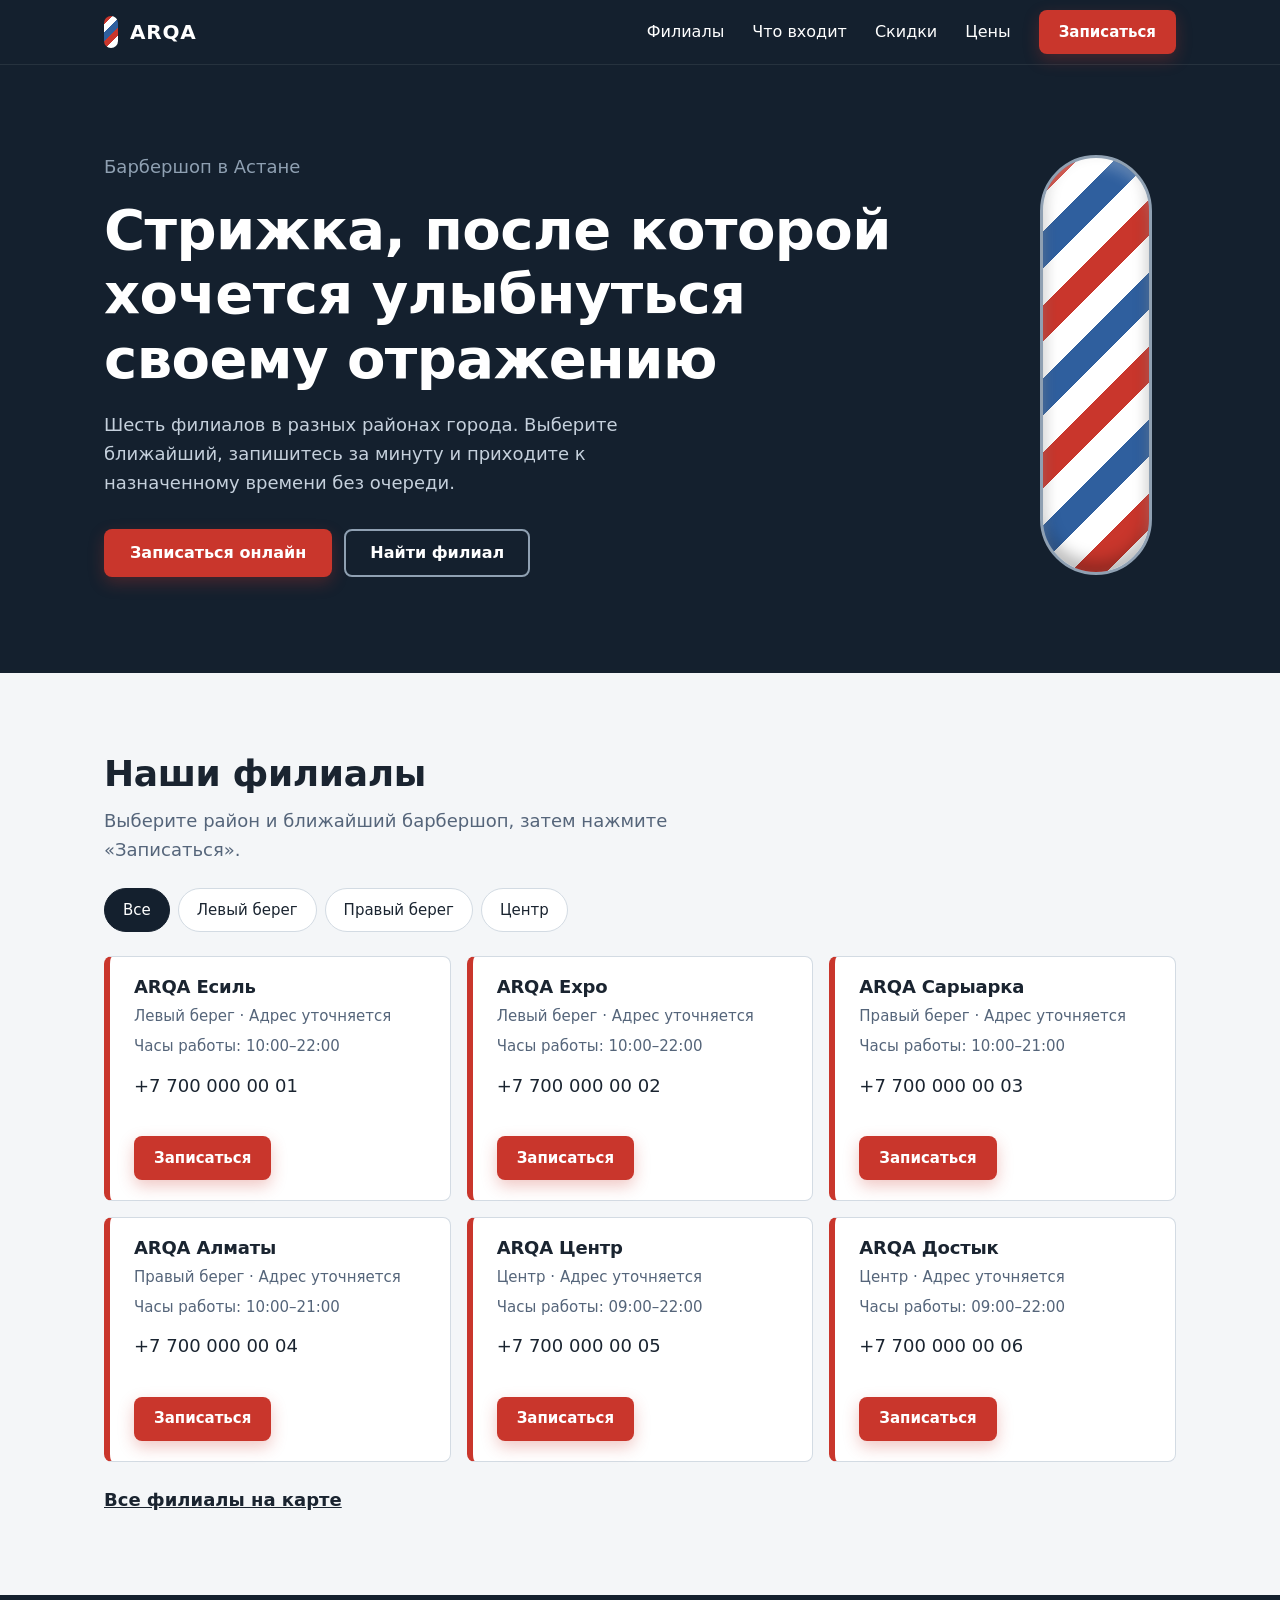
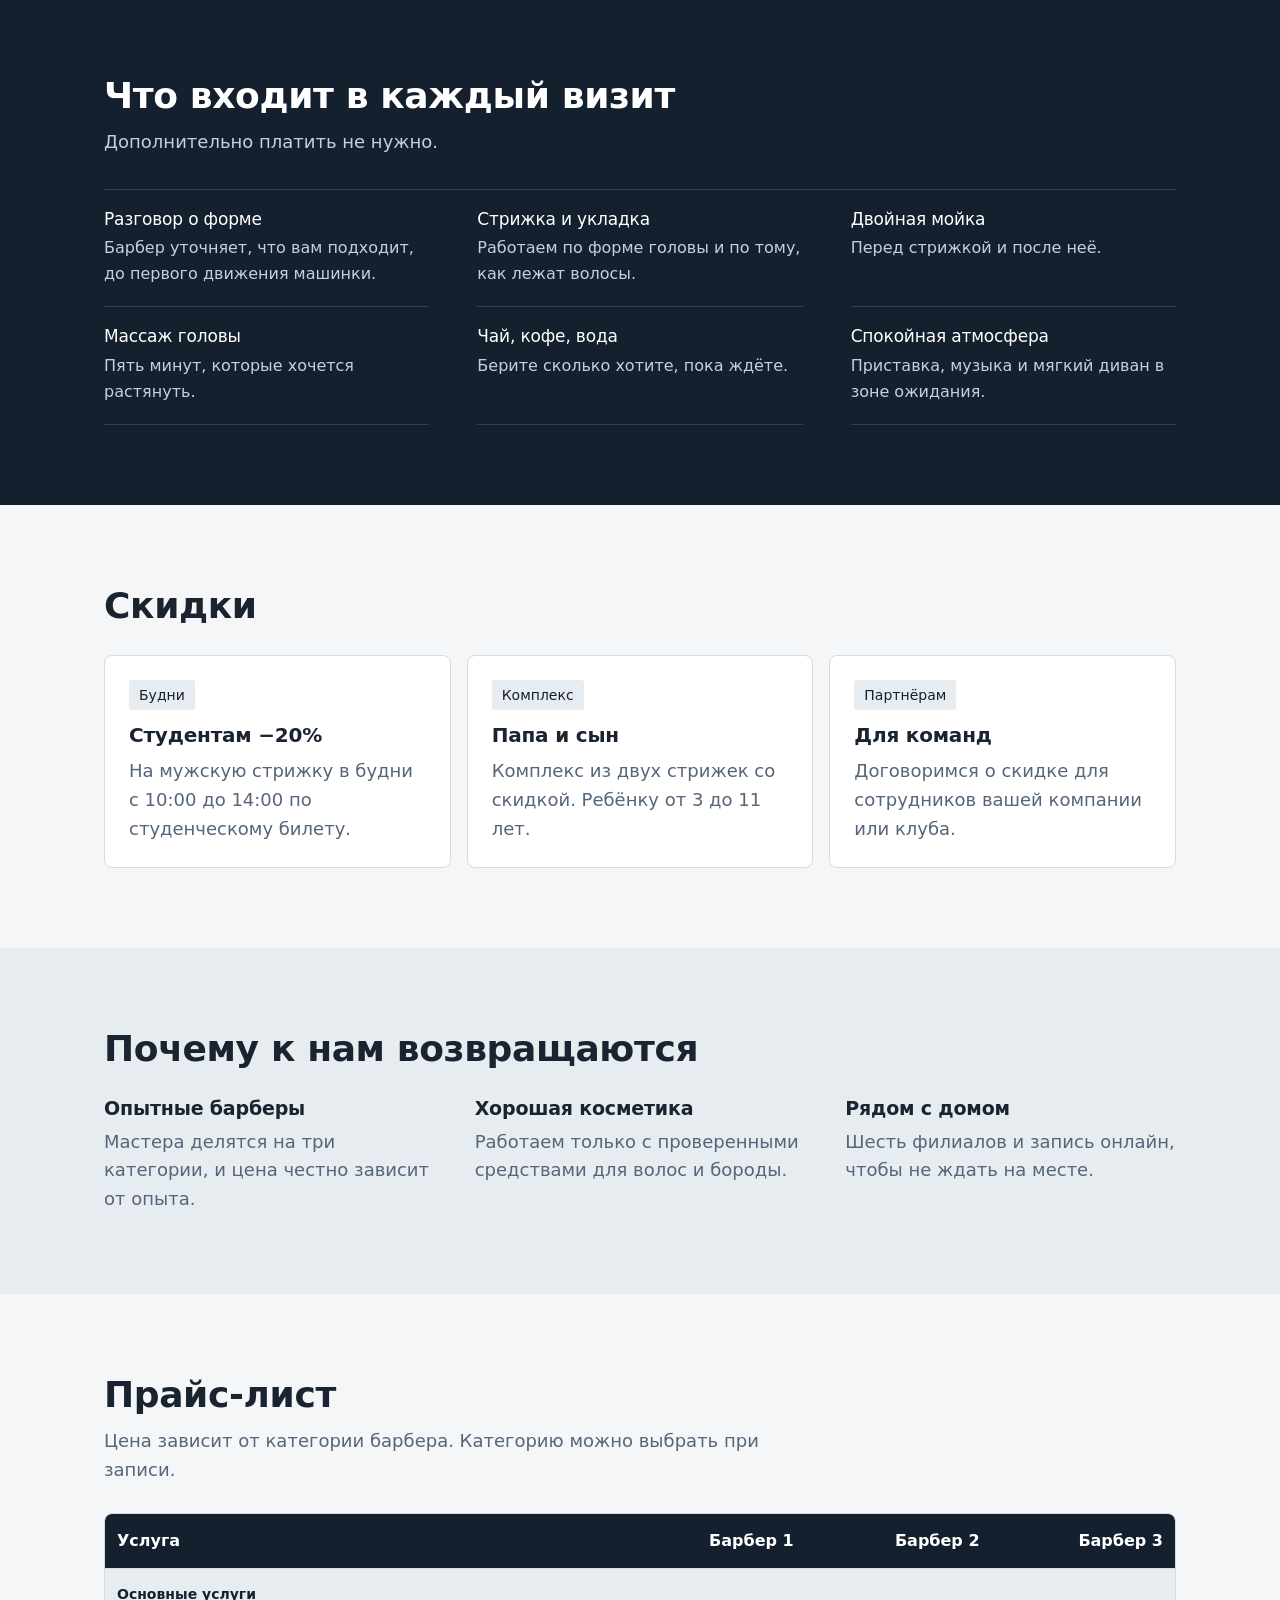
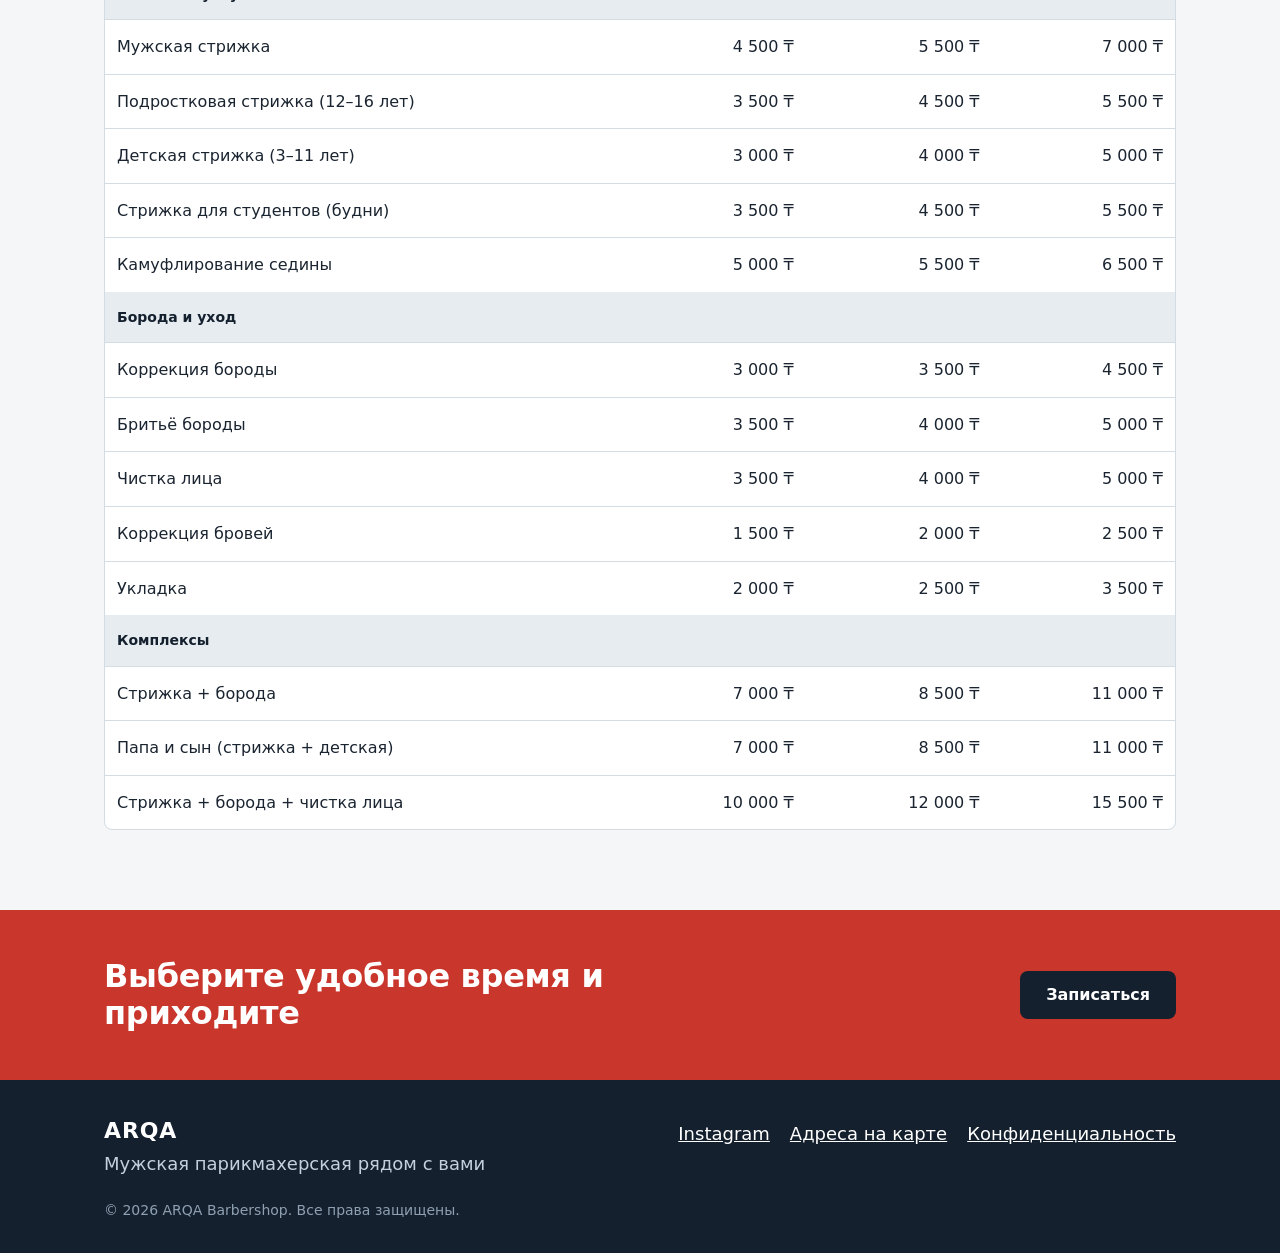
==== commit cfb92fd0: "Превью для мессенджеров (og:image), кнопки маршрута, согласие на данные, политика, кнопка записи на " ====
--- a/index.html
+++ b/index.html
@@ -20,8 +20,14 @@
   <meta property="og:title" content="ARQA — барбершоп в Астане">
   <meta property="og:description" content="ARQA — сеть барбершопов в Астане: 6 филиалов, мужские стрижки, борода, детские стрижки. Цены от 1500 ₸. Запись онлайн в WhatsApp и Telegram.">
   <meta property="og:url" content="https://baursak007.github.io/barbershop-site/">
-  <meta name="twitter:card" content="summary">
-  <script type="application/ld+json">{"@context":"https://schema.org","@type":"HairSalon","name":"ARQA","url":"https://baursak007.github.io/barbershop-site/","description":"ARQA — сеть барбершопов в Астане: 6 филиалов, мужские стрижки, борода, детские стрижки. Цены от 1500 ₸. Запись онлайн в WhatsApp и Telegram.","areaServed":{"@type":"City","name":"Астана"},"priceRange":"1500–15500 KZT","department":[{"@type":"HairSalon","name":"ARQA Есиль","telephone":"+7 700 000 00 01","address":{"@type":"PostalAddress","addressLocality":"Астана","addressCountry":"KZ"},"openingHoursSpecification":[{"@type":"OpeningHoursSpecification","dayOfWeek":["Monday","Tuesday","Wednesday","Thursday","Friday","Saturday","Sunday"],"opens":"10:00","closes":"22:00"}],"priceRange":"1500–15500 KZT"},{"@type":"HairSalon","name":"ARQA Expo","telephone":"+7 700 000 00 02","address":{"@type":"PostalAddress","addressLocality":"Астана","addressCountry":"KZ"},"openingHoursSpecification":[{"@type":"OpeningHoursSpecification","dayOfWeek":["Monday","Tuesday","Wednesday","Thursday","Friday","Saturday","Sunday"],"opens":"10:00","closes":"22:00"}],"priceRange":"1500–15500 KZT"},{"@type":"HairSalon","name":"ARQA Сарыарка","telephone":"+7 700 000 00 03","address":{"@type":"PostalAddress","addressLocality":"Астана","addressCountry":"KZ"},"openingHoursSpecification":[{"@type":"OpeningHoursSpecification","dayOfWeek":["Monday","Tuesday","Wednesday","Thursday","Friday","Saturday","Sunday"],"opens":"10:00","closes":"21:00"}],"priceRange":"1500–15500 KZT"},{"@type":"HairSalon","name":"ARQA Алматы","telephone":"+7 700 000 00 04","address":{"@type":"PostalAddress","addressLocality":"Астана","addressCountry":"KZ"},"openingHoursSpecification":[{"@type":"OpeningHoursSpecification","dayOfWeek":["Monday","Tuesday","Wednesday","Thursday","Friday","Saturday","Sunday"],"opens":"10:00","closes":"21:00"}],"priceRange":"1500–15500 KZT"},{"@type":"HairSalon","name":"ARQA Центр","telephone":"+7 700 000 00 05","address":{"@type":"PostalAddress","addressLocality":"Астана","addressCountry":"KZ"},"openingHoursSpecification":[{"@type":"OpeningHoursSpecification","dayOfWeek":["Monday","Tuesday","Wednesday","Thursday","Friday","Saturday","Sunday"],"opens":"09:00","closes":"22:00"}],"priceRange":"1500–15500 KZT"},{"@type":"HairSalon","name":"ARQA Достык","telephone":"+7 700 000 00 06","address":{"@type":"PostalAddress","addressLocality":"Астана","addressCountry":"KZ"},"openingHoursSpecification":[{"@type":"OpeningHoursSpecification","dayOfWeek":["Monday","Tuesday","Wednesday","Thursday","Friday","Saturday","Sunday"],"opens":"09:00","closes":"22:00"}],"priceRange":"1500–15500 KZT"}]}</script>
+  <meta property="og:image" content="https://baursak007.github.io/barbershop-site/assets/og-image.jpg">
+  <meta property="og:image:type" content="image/jpeg">
+  <meta property="og:image:width" content="1200">
+  <meta property="og:image:height" content="630">
+  <meta property="og:image:alt" content="ARQA: барбершоп в Астане, запись онлайн">
+  <meta name="twitter:card" content="summary_large_image">
+  <meta name="twitter:image" content="https://baursak007.github.io/barbershop-site/assets/og-image.jpg">
+  <script type="application/ld+json">{"@context":"https://schema.org","@type":"HairSalon","name":"ARQA","url":"https://baursak007.github.io/barbershop-site/","image":"https://baursak007.github.io/barbershop-site/assets/og-image.jpg","description":"ARQA — сеть барбершопов в Астане: 6 филиалов, мужские стрижки, борода, детские стрижки. Цены от 1500 ₸. Запись онлайн в WhatsApp и Telegram.","areaServed":{"@type":"City","name":"Астана"},"priceRange":"1500–15500 KZT","department":[{"@type":"HairSalon","name":"ARQA Есиль","telephone":"+7 700 000 00 01","address":{"@type":"PostalAddress","addressLocality":"Астана","addressCountry":"KZ"},"openingHoursSpecification":[{"@type":"OpeningHoursSpecification","dayOfWeek":["Monday","Tuesday","Wednesday","Thursday","Friday","Saturday","Sunday"],"opens":"10:00","closes":"22:00"}],"priceRange":"1500–15500 KZT"},{"@type":"HairSalon","name":"ARQA Expo","telephone":"+7 700 000 00 02","address":{"@type":"PostalAddress","addressLocality":"Астана","addressCountry":"KZ"},"openingHoursSpecification":[{"@type":"OpeningHoursSpecification","dayOfWeek":["Monday","Tuesday","Wednesday","Thursday","Friday","Saturday","Sunday"],"opens":"10:00","closes":"22:00"}],"priceRange":"1500–15500 KZT"},{"@type":"HairSalon","name":"ARQA Сарыарка","telephone":"+7 700 000 00 03","address":{"@type":"PostalAddress","addressLocality":"Астана","addressCountry":"KZ"},"openingHoursSpecification":[{"@type":"OpeningHoursSpecification","dayOfWeek":["Monday","Tuesday","Wednesday","Thursday","Friday","Saturday","Sunday"],"opens":"10:00","closes":"21:00"}],"priceRange":"1500–15500 KZT"},{"@type":"HairSalon","name":"ARQA Алматы","telephone":"+7 700 000 00 04","address":{"@type":"PostalAddress","addressLocality":"Астана","addressCountry":"KZ"},"openingHoursSpecification":[{"@type":"OpeningHoursSpecification","dayOfWeek":["Monday","Tuesday","Wednesday","Thursday","Friday","Saturday","Sunday"],"opens":"10:00","closes":"21:00"}],"priceRange":"1500–15500 KZT"},{"@type":"HairSalon","name":"ARQA Центр","telephone":"+7 700 000 00 05","address":{"@type":"PostalAddress","addressLocality":"Астана","addressCountry":"KZ"},"openingHoursSpecification":[{"@type":"OpeningHoursSpecification","dayOfWeek":["Monday","Tuesday","Wednesday","Thursday","Friday","Saturday","Sunday"],"opens":"09:00","closes":"22:00"}],"priceRange":"1500–15500 KZT"},{"@type":"HairSalon","name":"ARQA Достык","telephone":"+7 700 000 00 06","address":{"@type":"PostalAddress","addressLocality":"Астана","addressCountry":"KZ"},"openingHoursSpecification":[{"@type":"OpeningHoursSpecification","dayOfWeek":["Monday","Tuesday","Wednesday","Thursday","Friday","Saturday","Sunday"],"opens":"09:00","closes":"22:00"}],"priceRange":"1500–15500 KZT"}]}</script>
   <!-- seo:end -->
   <meta name="theme-color" content="#14202e">
   <link rel="icon" href="assets/favicon.svg" type="image/svg+xml">
@@ -134,10 +140,15 @@
     <p class="footer-links">
       <a id="footer-ig" href="#" target="_blank" rel="noopener">Instagram</a>
       <a id="footer-map" href="#" target="_blank" rel="noopener">Адреса на карте</a>
+      <a href="privacy.html">Конфиденциальность</a>
     </p>
     <p class="footer-copy">© <span id="year"></span> <span data-bind="brand"></span> Barbershop. Все права защищены.</p>
   </div>
 </footer>
+
+<div class="sticky-cta">
+  <button class="btn btn-primary btn-block" type="button" data-book>Записаться онлайн</button>
+</div>
 
 <dialog class="modal" id="booking" aria-labelledby="booking-title">
   <form method="dialog" class="modal-form" id="booking-form" novalidate>
@@ -190,6 +201,14 @@
       </fieldset>
 
       <p class="booking-summary" id="booking-summary" aria-live="polite"></p>
+
+      <div class="field consent-field">
+        <label class="consent">
+          <input type="checkbox" name="consent">
+          <span>Согласен(на) на обработку имени и телефона для записи, <a href="privacy.html" target="_blank" rel="noopener">политика конфиденциальности</a></span>
+        </label>
+        <small class="error" data-error="consent"></small>
+      </div>
     </div>
 
   <div class="modal-foot">
--- a/css/styles.css
+++ b/css/styles.css
@@ -64,7 +64,7 @@
 .btn:active { transform: translateY(1px); }
 .btn-ghost { border-color: var(--steel); color: var(--white); }
 .btn-ghost:hover { border-color: var(--white); }
-.btn-small { min-height: 40px; padding: 0 18px; font-size: 15px; }
+.btn-small { min-height: 44px; padding: 0 18px; font-size: 15px; }
 .btn-block { width: 100%; }
 
 /* ===== Шапка ===== */
@@ -417,3 +417,29 @@
   .skel, h2:empty::before, #included-text:empty::before, #price-note:empty::before { animation: none !important; }
   * { transition: none !important; }
 }
+
+/* ===== Карточки филиалов: кнопки ===== */
+.branch-actions { display: flex; flex-wrap: wrap; gap: 8px; margin-top: 10px; }
+.branch-phone { display: inline-flex; align-items: center; min-height: 44px; }
+
+/* ===== Согласие в форме ===== */
+.consent { display: grid; grid-template-columns: 24px 1fr; gap: 12px; align-items: start; font-size: 14px; color: var(--muted); cursor: pointer; }
+.field .consent input { width: 24px; height: 24px; min-height: 0; padding: 0; margin: 0; accent-color: var(--ink); cursor: pointer; }
+.consent a { color: var(--blue); text-decoration: underline; }
+.field.has-error .consent input { outline: 2px solid #b3261e; outline-offset: 2px; }
+
+/* ===== Кнопка «Записаться» внизу экрана на телефоне ===== */
+.sticky-cta { position: fixed; left: 0; right: 0; bottom: 0; z-index: 20; padding: 10px var(--gutter) calc(10px + env(safe-area-inset-bottom)); background: rgba(255, 255, 255, .94); backdrop-filter: blur(6px); border-top: 1px solid var(--line); }
+body { padding-bottom: 76px; }
+@media (min-width: 720px) { .sticky-cta { display: none; } body { padding-bottom: 0; } }
+
+/* ===== Страница политики конфиденциальности ===== */
+.doc-page { padding-bottom: 0; }
+.doc { max-width: 760px; padding: 40px var(--gutter) 64px; margin: 0 auto; }
+.doc h1 { font-size: clamp(26px, 6vw, 36px); color: var(--ink); }
+.doc h2 { font-size: 20px; margin-top: 32px; color: var(--ink); }
+.doc p, .doc li { margin-top: 10px; font-size: 17px; }
+.doc ul { list-style: disc; padding-left: 22px; }
+.doc .draft { margin-top: 20px; padding: 12px 14px; background: #ffe9a8; color: #3a2d00; border-radius: 8px; font-size: 15px; }
+.doc .back { display: inline-flex; align-items: center; min-height: 44px; margin-top: 28px; font-weight: 600; color: var(--blue); }
+.field .consent > span { font-weight: 400; font-size: 14px; color: var(--muted); }
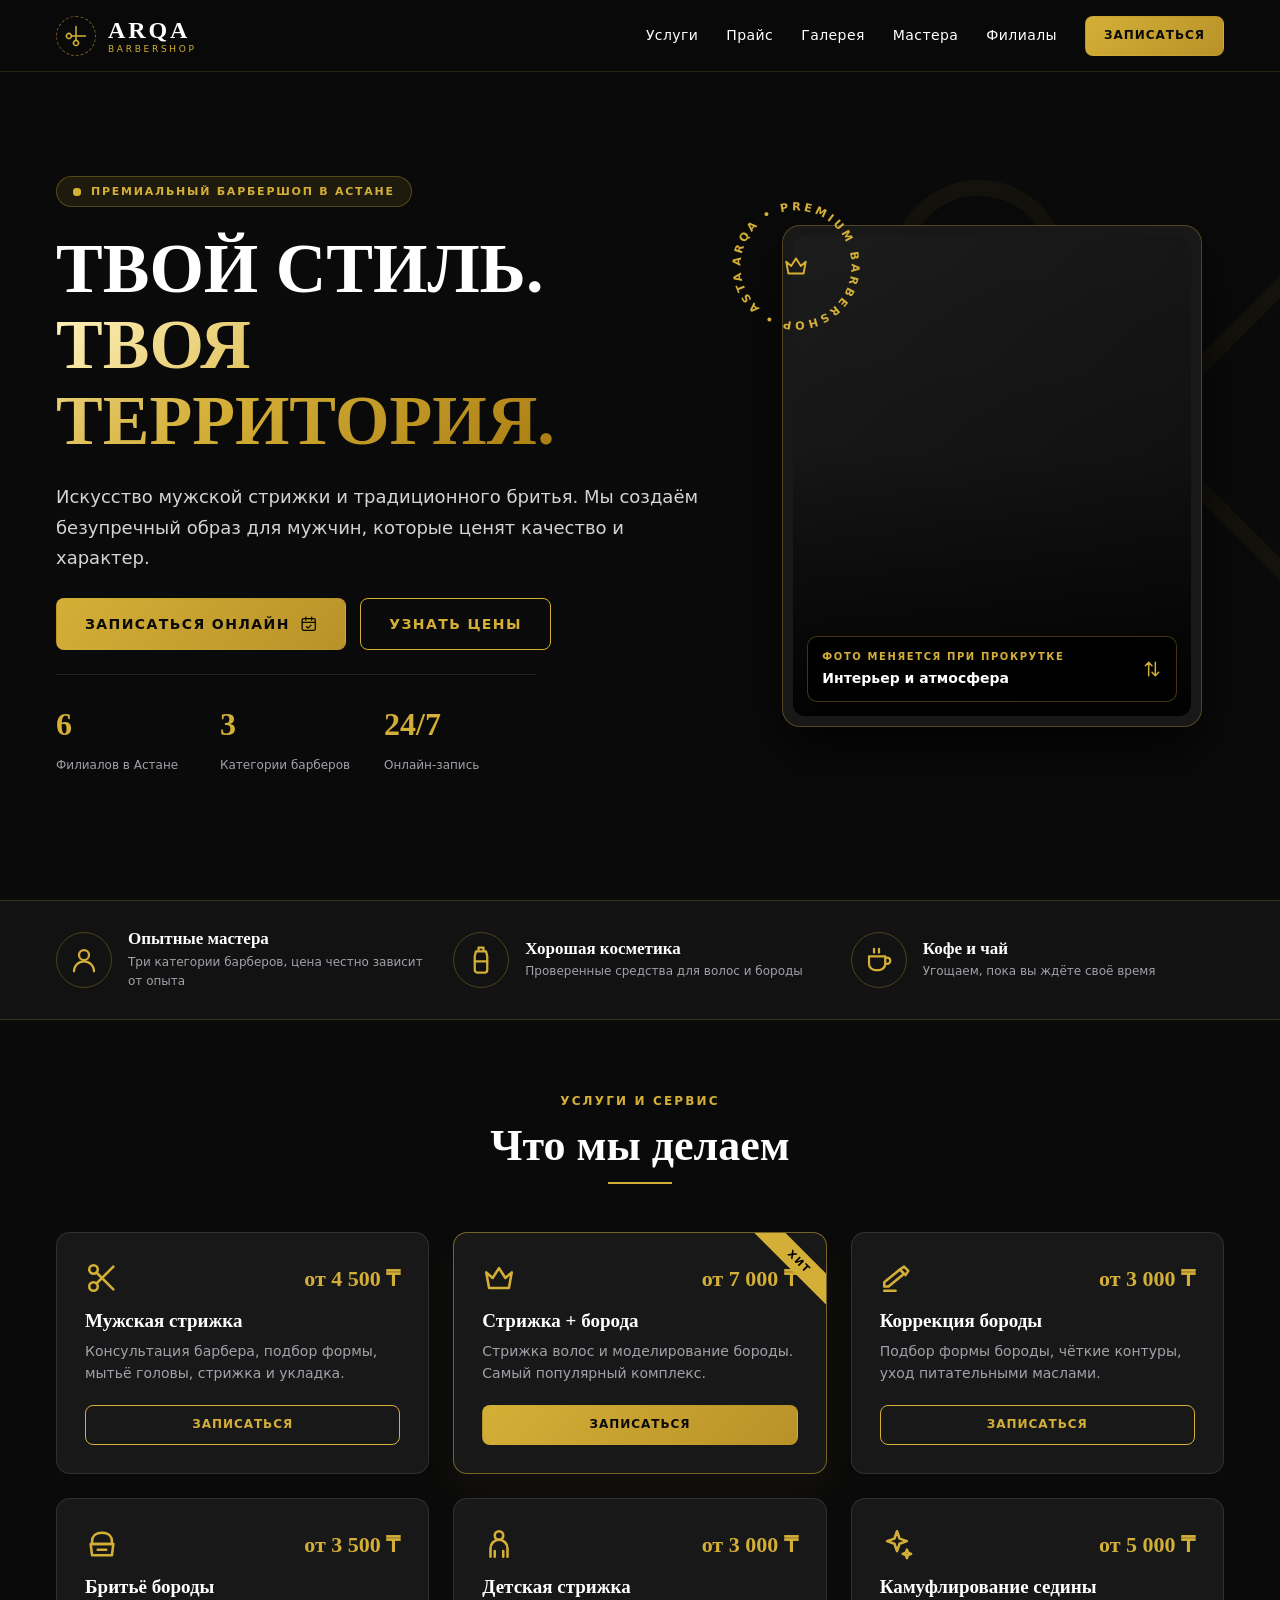
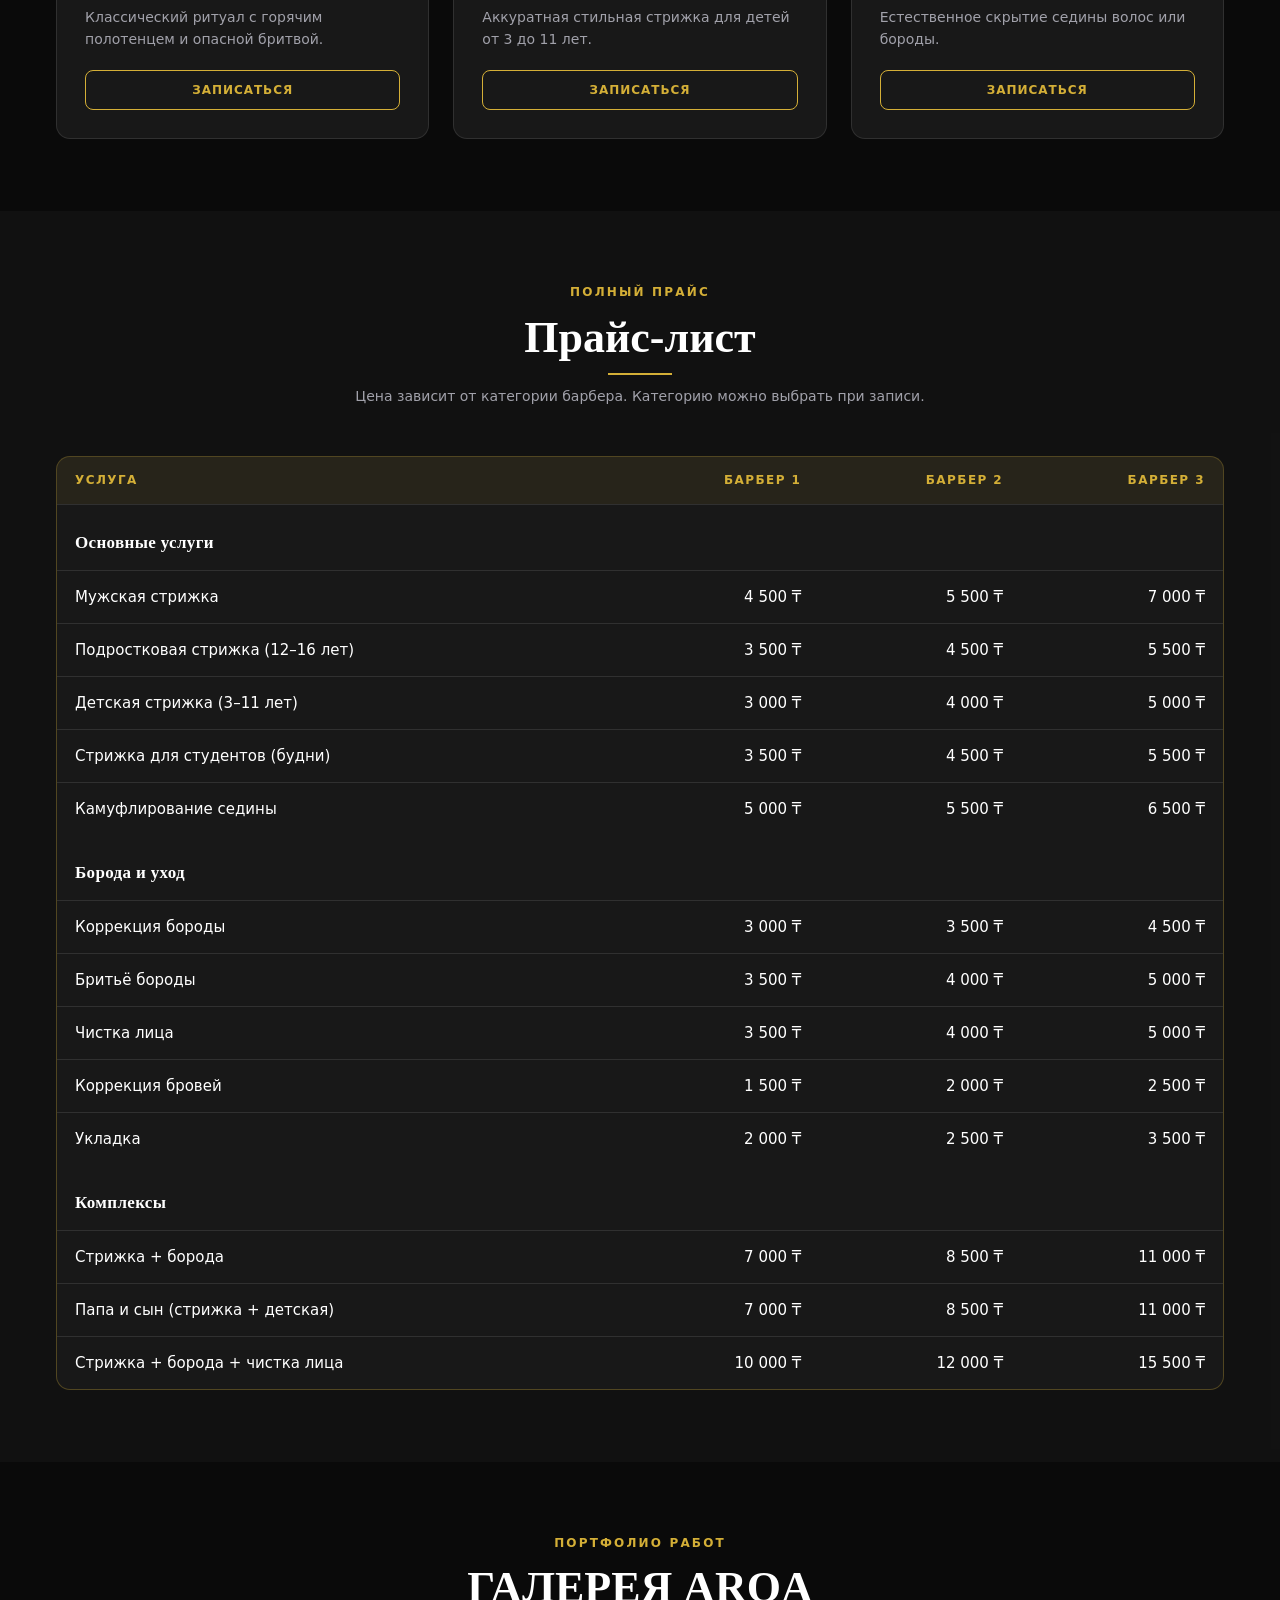
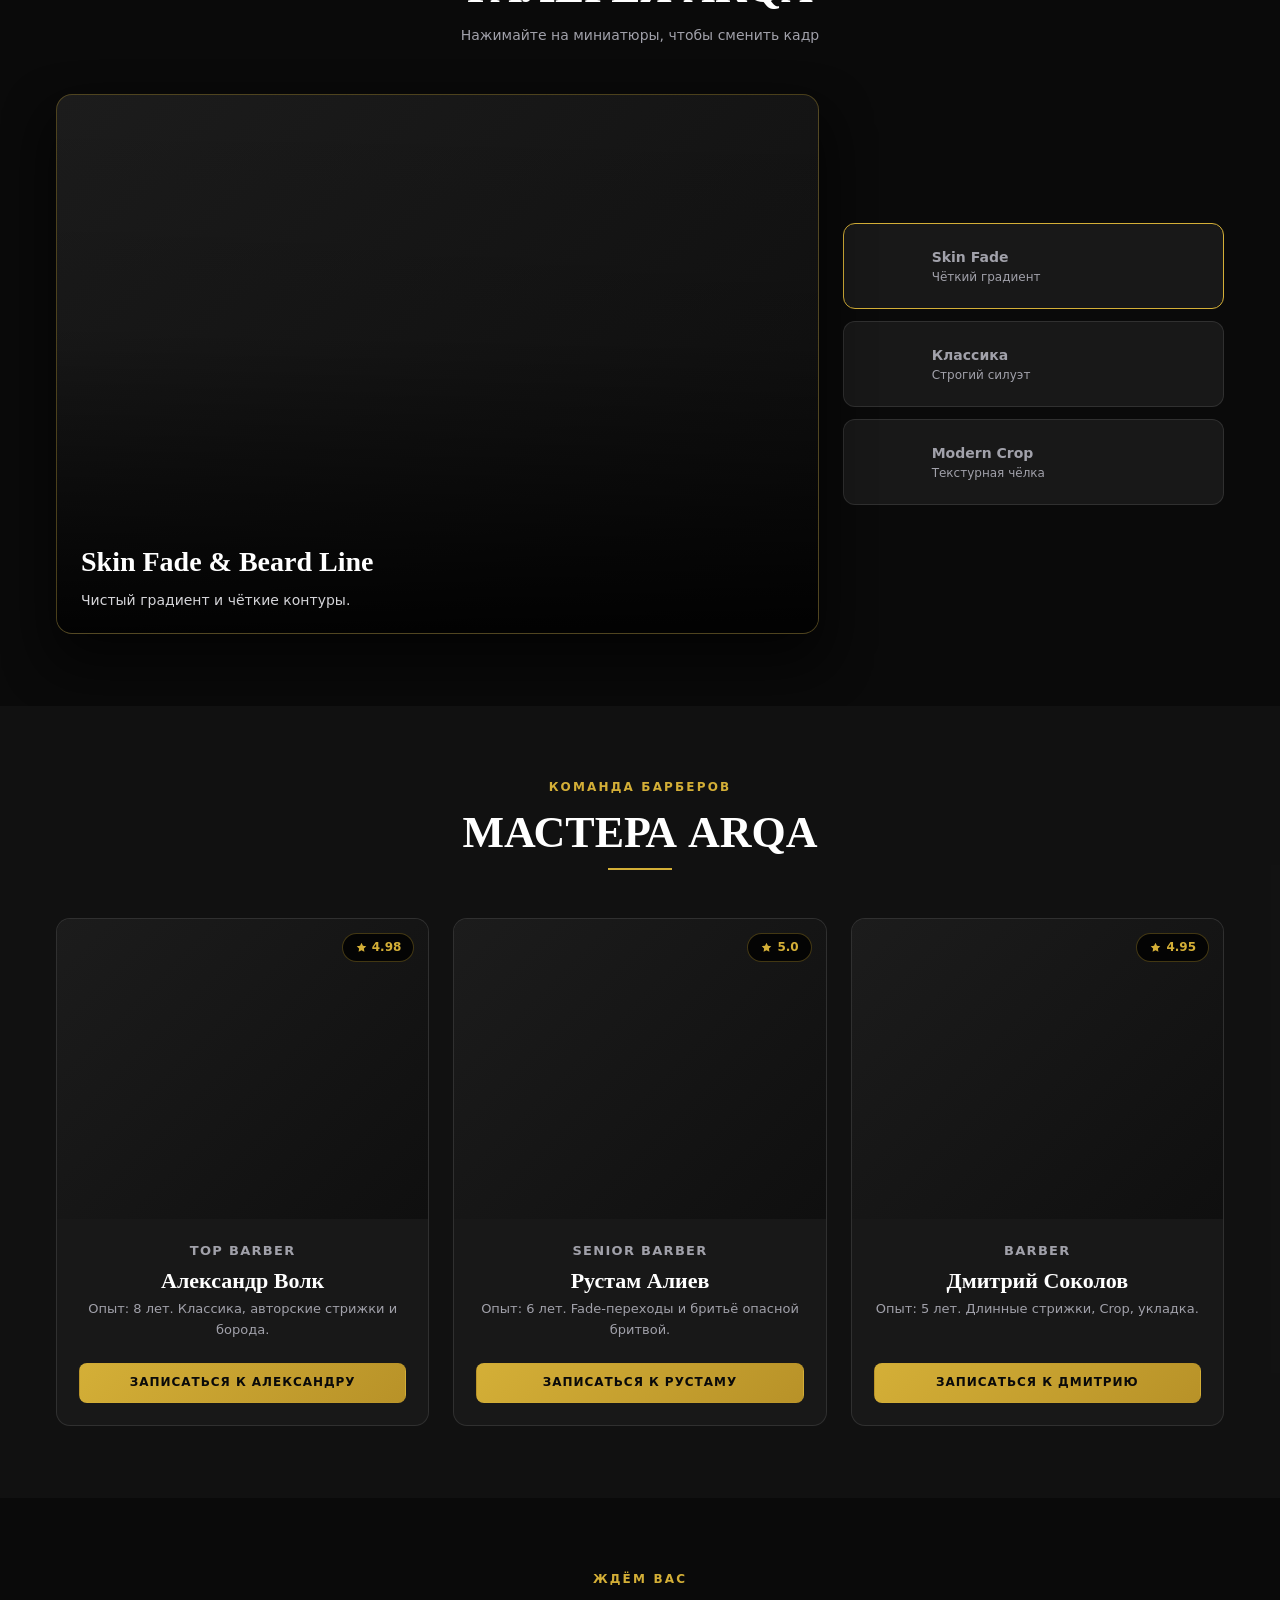
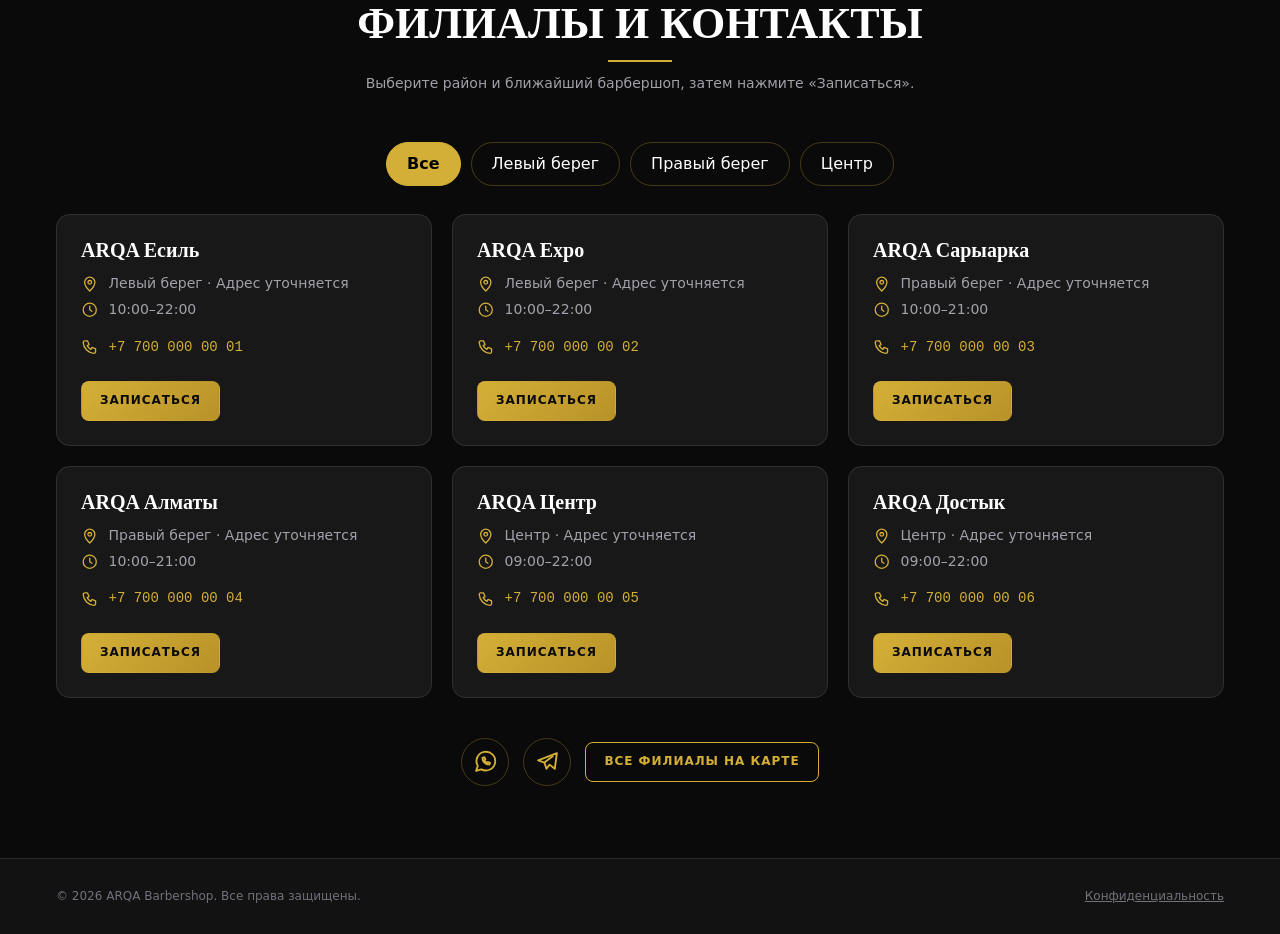
==== commit 745202a5: "Новый дизайн ARQA: тёмная тема с золотом, карточки услуг, мастера, галерея; запись в WhatsApp и @arq" ====
--- a/index.html
+++ b/index.html
@@ -5,8 +5,9 @@
   <meta name="viewport" content="width=device-width, initial-scale=1">
   <!-- Политика безопасности: разрешены только свои скрипты и стили и шрифты Google Fonts.
        Встроенные скрипты и чужие источники браузер заблокирует.
-       Если добавишь новый внешний ресурс (аналитику, карту, виджет), его адрес нужно добавить сюда. -->
-  <meta http-equiv="Content-Security-Policy" content="default-src 'none'; script-src 'self'; style-src 'self' https://fonts.googleapis.com; font-src https://fonts.gstatic.com; img-src 'self' data:; connect-src 'self'; manifest-src 'self'; base-uri 'self'; form-action 'self'; object-src 'none'">
+       Если добавишь новый внешний ресурс (аналитику, карту, виджет), его адрес нужно добавить сюда.
+       Картинки разрешены со своего сайта и с images.unsplash.com (временные фото). -->
+  <meta http-equiv="Content-Security-Policy" content="default-src 'none'; script-src 'self'; style-src 'self' https://fonts.googleapis.com; font-src https://fonts.gstatic.com; img-src 'self' data: https://images.unsplash.com; connect-src 'self'; manifest-src 'self'; base-uri 'self'; form-action 'self'; object-src 'none'">
   <meta name="referrer" content="strict-origin-when-cross-origin">
   <script src="js/frame-guard.js"></script>
   <title>ARQA — барбершоп в Астане</title>
@@ -29,103 +30,166 @@
   <meta name="twitter:image" content="https://baursak007.github.io/barbershop-site/assets/og-image.jpg">
   <script type="application/ld+json">{"@context":"https://schema.org","@type":"HairSalon","name":"ARQA","url":"https://baursak007.github.io/barbershop-site/","image":"https://baursak007.github.io/barbershop-site/assets/og-image.jpg","description":"ARQA — сеть барбершопов в Астане: 6 филиалов, мужские стрижки, борода, детские стрижки. Цены от 1500 ₸. Запись онлайн в WhatsApp и Telegram.","areaServed":{"@type":"City","name":"Астана"},"priceRange":"1500–15500 KZT","department":[{"@type":"HairSalon","name":"ARQA Есиль","telephone":"+7 700 000 00 01","address":{"@type":"PostalAddress","addressLocality":"Астана","addressCountry":"KZ"},"openingHoursSpecification":[{"@type":"OpeningHoursSpecification","dayOfWeek":["Monday","Tuesday","Wednesday","Thursday","Friday","Saturday","Sunday"],"opens":"10:00","closes":"22:00"}],"priceRange":"1500–15500 KZT"},{"@type":"HairSalon","name":"ARQA Expo","telephone":"+7 700 000 00 02","address":{"@type":"PostalAddress","addressLocality":"Астана","addressCountry":"KZ"},"openingHoursSpecification":[{"@type":"OpeningHoursSpecification","dayOfWeek":["Monday","Tuesday","Wednesday","Thursday","Friday","Saturday","Sunday"],"opens":"10:00","closes":"22:00"}],"priceRange":"1500–15500 KZT"},{"@type":"HairSalon","name":"ARQA Сарыарка","telephone":"+7 700 000 00 03","address":{"@type":"PostalAddress","addressLocality":"Астана","addressCountry":"KZ"},"openingHoursSpecification":[{"@type":"OpeningHoursSpecification","dayOfWeek":["Monday","Tuesday","Wednesday","Thursday","Friday","Saturday","Sunday"],"opens":"10:00","closes":"21:00"}],"priceRange":"1500–15500 KZT"},{"@type":"HairSalon","name":"ARQA Алматы","telephone":"+7 700 000 00 04","address":{"@type":"PostalAddress","addressLocality":"Астана","addressCountry":"KZ"},"openingHoursSpecification":[{"@type":"OpeningHoursSpecification","dayOfWeek":["Monday","Tuesday","Wednesday","Thursday","Friday","Saturday","Sunday"],"opens":"10:00","closes":"21:00"}],"priceRange":"1500–15500 KZT"},{"@type":"HairSalon","name":"ARQA Центр","telephone":"+7 700 000 00 05","address":{"@type":"PostalAddress","addressLocality":"Астана","addressCountry":"KZ"},"openingHoursSpecification":[{"@type":"OpeningHoursSpecification","dayOfWeek":["Monday","Tuesday","Wednesday","Thursday","Friday","Saturday","Sunday"],"opens":"09:00","closes":"22:00"}],"priceRange":"1500–15500 KZT"},{"@type":"HairSalon","name":"ARQA Достык","telephone":"+7 700 000 00 06","address":{"@type":"PostalAddress","addressLocality":"Астана","addressCountry":"KZ"},"openingHoursSpecification":[{"@type":"OpeningHoursSpecification","dayOfWeek":["Monday","Tuesday","Wednesday","Thursday","Friday","Saturday","Sunday"],"opens":"09:00","closes":"22:00"}],"priceRange":"1500–15500 KZT"}]}</script>
   <!-- seo:end -->
-  <meta name="theme-color" content="#14202e">
+  <meta name="theme-color" content="#0a0a0a">
   <link rel="icon" href="assets/favicon.svg" type="image/svg+xml">
-  <!-- Шрифты подгружаются отдельно (js/fonts.js), чтобы страница не ждала Google и появлялась сразу.
+  <!-- Шрифты подгружаются отдельно (js/fonts.js), чтобы страница не ждала Google.
        Если JS выключен, сработает запасной вариант ниже. -->
   <link rel="preconnect" href="https://fonts.gstatic.com" crossorigin>
-  <noscript><link rel="stylesheet" href="https://fonts.googleapis.com/css2?family=Onest:wght@400;500;600&family=Unbounded:wght@500;700&display=swap&subset=cyrillic"></noscript>
+  <link rel="preconnect" href="https://images.unsplash.com" crossorigin>
+  <noscript><link rel="stylesheet" href="https://fonts.googleapis.com/css2?family=Montserrat:wght@300;400;500;600;700&family=Playfair+Display:wght@700;900&family=Cinzel:wght@700&display=swap&subset=cyrillic"></noscript>
   <script src="js/fonts.js" defer></script>
   <link rel="stylesheet" href="css/styles.css">
 </head>
 <body>
 
 <a class="skip" href="#main">К содержанию</a>
+<div class="bg-fixed" id="bg-fixed" aria-hidden="true"></div>
 
 <header class="site-header" id="top">
   <div class="wrap header-inner">
     <a class="logo" href="#top" aria-label="ARQA, на главную">
-      <span class="logo-mark" aria-hidden="true"></span>
-      <span class="logo-name" data-bind="brand">ARQA</span>
+      <span class="logo-mark" aria-hidden="true">
+        <span class="logo-ring"></span>
+        <svg class="ico" viewBox="0 0 24 24"><use href="#i-scissors"/></svg>
+      </span>
+      <span class="logo-text">
+        <span class="logo-name" data-bind="brand">ARQA</span>
+        <span class="logo-sub">Barbershop</span>
+      </span>
     </a>
+    <nav class="nav" id="nav" aria-label="Основное меню">
+      <a href="#services">Услуги</a>
+      <a href="#prices">Прайс</a>
+      <a href="#gallery">Галерея</a>
+      <a href="#barbers">Мастера</a>
+      <a href="#contacts">Филиалы</a>
+      <a class="nav-phone" id="nav-phone" href="#" hidden><svg class="ico" viewBox="0 0 24 24"><use href="#i-phone"/></svg><span></span></a>
+      <button class="btn btn-gold btn-small" type="button" data-book>Записаться</button>
+    </nav>
     <button class="menu-btn" type="button" aria-expanded="false" aria-controls="nav" aria-label="Открыть меню">
-      <span></span><span></span><span></span>
+      <svg class="ico" viewBox="0 0 24 24"><use href="#i-menu"/></svg>
     </button>
-    <nav class="nav" id="nav" aria-label="Основное меню">
-      <a href="#branches">Филиалы</a>
-      <a href="#included">Что входит</a>
-      <a href="#offers">Скидки</a>
-      <a href="#prices">Цены</a>
-      <button class="btn btn-primary btn-small" type="button" data-book>Записаться</button>
-    </nav>
   </div>
 </header>
 
 <main id="main">
 
-  <section class="hero">
+  <section class="hero" id="hero" data-bg="photo-1503951914875-452162b0f3f1" data-bg-title="Интерьер и атмосфера">
+    <svg class="hero-watermark ico" viewBox="0 0 24 24" aria-hidden="true"><use href="#i-scissors"/></svg>
     <div class="wrap hero-inner">
       <div class="hero-copy">
-        <p class="hero-kicker" data-bind="tagline">Барбершоп в Астане</p>
-        <h1 data-bind="heroTitle">Стрижка, после которой хочется улыбнуться своему отражению</h1>
-        <p class="hero-text" data-bind="heroText">Шесть филиалов в разных районах города. Выберите ближайший, запишитесь за минуту и приходите к назначенному времени без очереди.</p>
+        <p class="badge"><span class="ping" aria-hidden="true"></span><span data-bind="heroBadge">Премиальный барбершоп в Астане</span></p>
+        <h1><span data-bind="heroLine1">ТВОЙ СТИЛЬ.</span><br><span class="gold-text" data-bind="heroLine2">ТВОЯ ТЕРРИТОРИЯ.</span></h1>
+        <p class="hero-text" data-bind="heroText">Искусство мужской стрижки и традиционного бритья. Мы создаём безупречный образ для мужчин, которые ценят качество и характер.</p>
         <div class="hero-actions">
-          <button class="btn btn-primary" type="button" data-book>Записаться онлайн</button>
-          <a class="btn btn-ghost" href="#branches">Найти филиал</a>
+          <button class="btn btn-gold btn-lg" type="button" data-book>Записаться онлайн <svg class="ico" viewBox="0 0 24 24"><use href="#i-calendar"/></svg></button>
+          <a class="btn btn-outline btn-lg" href="#prices">Узнать цены</a>
         </div>
-      </div>
-      <div class="pole-wrap" aria-hidden="true">
-        <div class="pole"></div>
-      </div>
-    </div>
-  </section>
-
-  <section class="section" id="branches">
-    <div class="wrap">
-      <h2>Наши филиалы</h2>
-      <p class="section-lead">Выберите район и ближайший барбершоп, затем нажмите «Записаться».</p>
+        <ul class="stats" id="stats"></ul>
+      </div>
+
+      <div class="hero-card-wrap">
+        <div class="seal" aria-hidden="true">
+          <svg viewBox="0 0 100 100" class="spin">
+            <path id="seal-path" d="M 50,50 m -37,0 a 37,37 0 1,1 74,0 a 37,37 0 1,1 -74,0" fill="none"/>
+            <text font-size="7.5" font-weight="700" fill="#d4af37" letter-spacing="2"><textPath href="#seal-path">ARQA • PREMIUM BARBERSHOP • ASTANA •</textPath></text>
+          </svg>
+          <svg class="ico seal-crown" viewBox="0 0 24 24"><use href="#i-crown"/></svg>
+        </div>
+        <div class="hero-card" id="hero-card">
+          <div class="hero-photo">
+            <img id="hero-img" class="fade-img" alt="Интерьер барбершопа ARQA" width="800" height="1000" fetchpriority="high" decoding="async">
+            <div class="photo-shade"></div>
+            <div class="photo-label">
+              <div>
+                <p class="label-kicker">Фото меняется при прокрутке</p>
+                <p class="label-title" id="hero-label">Интерьер и атмосфера</p>
+              </div>
+              <svg class="ico bounce" viewBox="0 0 24 24"><use href="#i-updown"/></svg>
+            </div>
+          </div>
+        </div>
+      </div>
+    </div>
+  </section>
+
+  <section class="strip" aria-label="Преимущества">
+    <ul class="wrap strip-grid" id="advantages"></ul>
+  </section>
+
+  <section class="section" id="services" data-bg="photo-1585747860715-2ba37e788b70" data-bg-title="Стрижка и уход">
+    <div class="wrap">
+      <header class="section-head">
+        <p class="kicker">Услуги и сервис</p>
+        <h2>Что мы делаем</h2>
+        <span class="rule" aria-hidden="true"></span>
+      </header>
+      <div class="card-grid" id="service-grid" aria-busy="true"><div class="card skel-card" aria-hidden="true"><span class="skel h w60"></span><span class="skel w80"></span><span class="skel w50"></span></div><div class="card skel-card" aria-hidden="true"><span class="skel h w60"></span><span class="skel w80"></span><span class="skel w50"></span></div><div class="card skel-card" aria-hidden="true"><span class="skel h w60"></span><span class="skel w80"></span><span class="skel w50"></span></div></div>
+    </div>
+  </section>
+
+  <section class="section section-alt" id="prices">
+    <div class="wrap">
+      <header class="section-head">
+        <p class="kicker">Полный прайс</p>
+        <h2 id="price-title">Прайс-лист</h2>
+        <span class="rule" aria-hidden="true"></span>
+        <p class="section-lead" id="price-note"></p>
+      </header>
+      <div class="price-scroll" tabindex="0" role="region" aria-label="Таблица цен, можно прокручивать по горизонтали">
+        <table class="price-table" id="price-table" aria-busy="true"><tbody><tr class="skel-row" aria-hidden="true"><td><span class="skel w80"></span></td><td><span class="skel w60"></span></td><td><span class="skel w60"></span></td><td><span class="skel w60"></span></td></tr><tr class="skel-row" aria-hidden="true"><td><span class="skel w80"></span></td><td><span class="skel w60"></span></td><td><span class="skel w60"></span></td><td><span class="skel w60"></span></td></tr><tr class="skel-row" aria-hidden="true"><td><span class="skel w80"></span></td><td><span class="skel w60"></span></td><td><span class="skel w60"></span></td><td><span class="skel w60"></span></td></tr></tbody></table>
+      </div>
+    </div>
+  </section>
+
+  <section class="section" id="gallery" data-bg="photo-1621605815971-fbc98d665033" data-bg-title="Галерея стрижек">
+    <div class="wrap">
+      <header class="section-head">
+        <p class="kicker">Портфолио работ</p>
+        <h2>ГАЛЕРЕЯ ARQA</h2>
+        <p class="section-lead">Нажимайте на миниатюры, чтобы сменить кадр</p>
+      </header>
+      <div class="gallery">
+        <figure class="gallery-main">
+          <img id="gallery-img" class="fade-img" alt="Работа барбера ARQA" width="1200" height="800" loading="lazy" decoding="async">
+          <div class="photo-shade"></div>
+          <figcaption>
+            <strong id="gallery-title"></strong>
+            <span id="gallery-text"></span>
+          </figcaption>
+        </figure>
+        <div class="thumbs" id="thumbs"></div>
+      </div>
+    </div>
+  </section>
+
+  <section class="section section-alt" id="barbers" data-bg="photo-1599351431202-1e0f0137899a" data-bg-title="Наша команда">
+    <div class="wrap">
+      <header class="section-head">
+        <p class="kicker">Команда барберов</p>
+        <h2 id="barbers-title">МАСТЕРА ARQA</h2>
+        <span class="rule" aria-hidden="true"></span>
+      </header>
+      <div class="barber-grid" id="barber-grid" aria-busy="true"><div class="card skel-card" aria-hidden="true"><span class="skel photo"></span><span class="skel h w60"></span><span class="skel w80"></span></div><div class="card skel-card" aria-hidden="true"><span class="skel photo"></span><span class="skel h w60"></span><span class="skel w80"></span></div><div class="card skel-card" aria-hidden="true"><span class="skel photo"></span><span class="skel h w60"></span><span class="skel w80"></span></div></div>
+    </div>
+  </section>
+
+  <section class="section" id="contacts" data-bg="photo-1512690459411-b9245aed614b" data-bg-title="Филиалы и контакты">
+    <div class="wrap">
+      <header class="section-head">
+        <p class="kicker">Ждём вас</p>
+        <h2>ФИЛИАЛЫ И КОНТАКТЫ</h2>
+        <span class="rule" aria-hidden="true"></span>
+        <p class="section-lead">Выберите район и ближайший барбершоп, затем нажмите «Записаться».</p>
+      </header>
       <div class="chips" id="chips" role="group" aria-label="Фильтр по району"></div>
-      <div class="branch-grid" id="branch-grid" aria-busy="true"><article class="branch skel-card" aria-hidden="true"><span class="skel h w60"></span><span class="skel w80"></span><span class="skel w40"></span><span class="skel w50"></span><span class="skel btn"></span></article><article class="branch skel-card" aria-hidden="true"><span class="skel h w60"></span><span class="skel w80"></span><span class="skel w40"></span><span class="skel w50"></span><span class="skel btn"></span></article><article class="branch skel-card" aria-hidden="true"><span class="skel h w60"></span><span class="skel w80"></span><span class="skel w40"></span><span class="skel w50"></span><span class="skel btn"></span></article><article class="branch skel-card" aria-hidden="true"><span class="skel h w60"></span><span class="skel w80"></span><span class="skel w40"></span><span class="skel w50"></span><span class="skel btn"></span></article><article class="branch skel-card" aria-hidden="true"><span class="skel h w60"></span><span class="skel w80"></span><span class="skel w40"></span><span class="skel w50"></span><span class="skel btn"></span></article><article class="branch skel-card" aria-hidden="true"><span class="skel h w60"></span><span class="skel w80"></span><span class="skel w40"></span><span class="skel w50"></span><span class="skel btn"></span></article></div>
-      <p class="map-link"><a id="map-link" href="#" target="_blank" rel="noopener">Все филиалы на карте</a></p>
-    </div>
-  </section>
-
-  <section class="section section-dark" id="included">
-    <div class="wrap">
-      <h2 id="included-title"></h2>
-      <p class="section-lead" id="included-text"></p>
-      <ul class="included-list" id="included-list" aria-busy="true"><li class="skel-li" aria-hidden="true"><span class="skel h w50"></span><span class="skel w80"></span></li><li class="skel-li" aria-hidden="true"><span class="skel h w50"></span><span class="skel w80"></span></li><li class="skel-li" aria-hidden="true"><span class="skel h w50"></span><span class="skel w80"></span></li><li class="skel-li" aria-hidden="true"><span class="skel h w50"></span><span class="skel w80"></span></li><li class="skel-li" aria-hidden="true"><span class="skel h w50"></span><span class="skel w80"></span></li><li class="skel-li" aria-hidden="true"><span class="skel h w50"></span><span class="skel w80"></span></li></ul>
-    </div>
-  </section>
-
-  <section class="section" id="offers">
-    <div class="wrap">
-      <h2 id="offers-title"></h2>
-      <div class="offer-grid" id="offer-grid" aria-busy="true"><article class="offer skel-card" aria-hidden="true"><span class="skel tag"></span><span class="skel h w60"></span><span class="skel w80"></span><span class="skel w50"></span></article><article class="offer skel-card" aria-hidden="true"><span class="skel tag"></span><span class="skel h w60"></span><span class="skel w80"></span><span class="skel w50"></span></article><article class="offer skel-card" aria-hidden="true"><span class="skel tag"></span><span class="skel h w60"></span><span class="skel w80"></span><span class="skel w50"></span></article></div>
-    </div>
-  </section>
-
-  <section class="section section-tint" id="why">
-    <div class="wrap">
-      <h2 id="why-title"></h2>
-      <div class="why-grid" id="why-grid" aria-busy="true"><div class="skel-card" aria-hidden="true"><span class="skel h w60"></span><span class="skel w80"></span><span class="skel w50"></span></div><div class="skel-card" aria-hidden="true"><span class="skel h w60"></span><span class="skel w80"></span><span class="skel w50"></span></div><div class="skel-card" aria-hidden="true"><span class="skel h w60"></span><span class="skel w80"></span><span class="skel w50"></span></div></div>
-    </div>
-  </section>
-
-  <section class="section" id="prices">
-    <div class="wrap">
-      <h2 id="price-title"></h2>
-      <p class="section-lead" id="price-note"></p>
-      <div class="price-scroll" tabindex="0" role="region" aria-label="Таблица цен, можно прокручивать по горизонтали">
-        <table class="price-table" id="price-table" aria-busy="true"><tbody><tr class="skel-row" aria-hidden="true"><td><span class="skel w80"></span></td><td><span class="skel w60"></span></td><td><span class="skel w60"></span></td><td><span class="skel w60"></span></td></tr><tr class="skel-row" aria-hidden="true"><td><span class="skel w80"></span></td><td><span class="skel w60"></span></td><td><span class="skel w60"></span></td><td><span class="skel w60"></span></td></tr><tr class="skel-row" aria-hidden="true"><td><span class="skel w80"></span></td><td><span class="skel w60"></span></td><td><span class="skel w60"></span></td><td><span class="skel w60"></span></td></tr><tr class="skel-row" aria-hidden="true"><td><span class="skel w80"></span></td><td><span class="skel w60"></span></td><td><span class="skel w60"></span></td><td><span class="skel w60"></span></td></tr><tr class="skel-row" aria-hidden="true"><td><span class="skel w80"></span></td><td><span class="skel w60"></span></td><td><span class="skel w60"></span></td><td><span class="skel w60"></span></td></tr><tr class="skel-row" aria-hidden="true"><td><span class="skel w80"></span></td><td><span class="skel w60"></span></td><td><span class="skel w60"></span></td><td><span class="skel w60"></span></td></tr><tr class="skel-row" aria-hidden="true"><td><span class="skel w80"></span></td><td><span class="skel w60"></span></td><td><span class="skel w60"></span></td><td><span class="skel w60"></span></td></tr><tr class="skel-row" aria-hidden="true"><td><span class="skel w80"></span></td><td><span class="skel w60"></span></td><td><span class="skel w60"></span></td><td><span class="skel w60"></span></td></tr></tbody></table>
-      </div>
-    </div>
-  </section>
-
-  <section class="cta">
-    <div class="wrap cta-inner">
-      <h2>Выберите удобное время и приходите</h2>
-      <button class="btn btn-primary" type="button" data-book>Записаться</button>
+      <div class="branch-grid" id="branch-grid" aria-busy="true"><article class="branch skel-card" aria-hidden="true"><span class="skel h w60"></span><span class="skel w80"></span><span class="skel w40"></span><span class="skel btn"></span></article><article class="branch skel-card" aria-hidden="true"><span class="skel h w60"></span><span class="skel w80"></span><span class="skel w40"></span><span class="skel btn"></span></article><article class="branch skel-card" aria-hidden="true"><span class="skel h w60"></span><span class="skel w80"></span><span class="skel w40"></span><span class="skel btn"></span></article></div>
+      <div class="social">
+        <a class="round" id="soc-ig" href="#" target="_blank" rel="noopener" aria-label="Instagram"><svg class="ico" viewBox="0 0 24 24"><use href="#i-instagram"/></svg></a>
+        <a class="round" id="soc-wa" href="#" target="_blank" rel="noopener" aria-label="WhatsApp" hidden><svg class="ico" viewBox="0 0 24 24"><use href="#i-whatsapp"/></svg></a>
+        <a class="round" id="soc-tg" href="#" target="_blank" rel="noopener" aria-label="Telegram" hidden><svg class="ico" viewBox="0 0 24 24"><use href="#i-telegram"/></svg></a>
+        <a class="btn btn-outline btn-small" id="map-link" href="#" target="_blank" rel="noopener">Все филиалы на карте</a>
+      </div>
     </div>
   </section>
 
@@ -133,108 +197,53 @@
 
 <footer class="site-footer">
   <div class="wrap footer-inner">
-    <div>
-      <p class="footer-brand" data-bind="brand"></p>
-      <p class="footer-text" data-bind="footerText"></p>
-    </div>
-    <p class="footer-links">
-      <a id="footer-ig" href="#" target="_blank" rel="noopener">Instagram</a>
-      <a id="footer-map" href="#" target="_blank" rel="noopener">Адреса на карте</a>
-      <a href="privacy.html">Конфиденциальность</a>
-    </p>
     <p class="footer-copy">© <span id="year"></span> <span data-bind="brand"></span> Barbershop. Все права защищены.</p>
+    <p class="footer-links"><a href="privacy.html">Конфиденциальность</a></p>
   </div>
 </footer>
 
 <div class="sticky-cta">
-  <button class="btn btn-primary btn-block" type="button" data-book>Записаться онлайн</button>
+  <button class="btn btn-gold btn-block" type="button" data-book>Записаться онлайн</button>
 </div>
 
 <dialog class="modal" id="booking" aria-labelledby="booking-title">
-  <form method="dialog" class="modal-form" id="booking-form" novalidate>
-    <div class="modal-head">
-      <div>
-        <p class="modal-kicker">Онлайн-запись</p>
-        <h2 id="booking-title">Запись на стрижку</h2>
-      </div>
-      <button class="modal-close" type="button" aria-label="Закрыть" data-close>×</button>
-    </div>
-
-    <div class="modal-body">
-      <label class="field">
-        <span>Как вас зовут</span>
-        <input type="text" name="name" autocomplete="given-name" placeholder="Например, Айдар" maxlength="40" required>
-        <small class="error" data-error="name"></small>
-      </label>
-
-      <div class="field">
-        <label for="booking-phone"><span>Телефон</span></label>
-        <div class="phone-group">
-          <span class="phone-prefix" aria-hidden="true">+7</span>
-          <input id="booking-phone" type="tel" name="phone" inputmode="numeric" autocomplete="tel-national" placeholder="700 123 45 67" maxlength="13" aria-label="Телефон, 10 цифр после +7" required>
-        </div>
-        <small class="error" data-error="phone"></small>
-      </div>
-
-      <div class="field-row">
-        <label class="field">
-          <span>Филиал</span>
-          <select name="branch" id="booking-branch"></select>
-        </label>
-        <label class="field">
-          <span>Услуга</span>
-          <select name="service" id="booking-service"></select>
-        </label>
-      </div>
-
-      <fieldset class="field picker">
-        <legend>Дата</legend>
-        <div class="day-row" id="booking-days" role="radiogroup" aria-label="Дата визита"></div>
-        <small class="error" data-error="date"></small>
-      </fieldset>
-
-      <fieldset class="field picker">
-        <legend>Время</legend>
-        <p class="picker-hint" id="slots-hint"></p>
-        <div class="slot-grid" id="booking-slots" role="radiogroup" aria-label="Время визита"></div>
-        <small class="error" data-error="slot"></small>
-      </fieldset>
-
-      <p class="booking-summary" id="booking-summary" aria-live="polite"></p>
-
-      <div class="field consent-field">
-        <label class="consent">
-          <input type="checkbox" name="consent">
-          <span>Согласен(на) на обработку имени и телефона для записи, <a href="privacy.html" target="_blank" rel="noopener">политика конфиденциальности</a></span>
-        </label>
-        <small class="error" data-error="consent"></small>
-      </div>
-    </div>
-
-  <div class="modal-foot">
-    <div class="channel-buttons" id="channel-buttons">
-      <button class="btn btn-wa btn-block" type="submit" name="channel" value="whatsapp" data-channel="whatsapp">Записаться в WhatsApp</button>
-      <button class="btn btn-tg btn-block" type="submit" name="channel" value="telegram" data-channel="telegram">Записаться в Telegram</button>
-    </div>
-    <p class="modal-note" id="channel-note">Откроется чат с готовым сообщением, останется нажать «Отправить».</p>
-    </div>
-  </form>
-
-  <div class="modal-done" id="booking-done" hidden>
-    <div class="modal-head">
-      <h2 id="done-title"></h2>
-      <button class="modal-close" type="button" aria-label="Закрыть" data-close>×</button>
-    </div>
-    <p id="done-text"></p>
-    <label class="field" id="done-message-field" hidden>
-      <span>Текст заявки</span>
-      <textarea id="done-message" rows="6" readonly></textarea>
-    </label>
-    <button class="btn btn-outline btn-block" type="button" id="done-copy" hidden>Скопировать текст заявки</button>
-    <a class="btn btn-primary btn-block" id="done-link" href="#" target="_blank" rel="noopener"></a>
-    <button class="btn btn-quiet btn-block" type="button" data-close>Закрыть</button>
+  <div class="modal-inner">
+    <button class="modal-close" type="button" aria-label="Закрыть" data-close><svg class="ico" viewBox="0 0 24 24"><use href="#i-close"/></svg></button>
+    <p class="kicker">Онлайн-запись</p>
+    <h2 id="booking-title">ГДЕ ВАМ УДОБНЕЕ ЗАПИСАТЬСЯ?</h2>
+    <p class="booking-branch" id="booking-branch-line" hidden></p>
+    <p class="modal-lead">Откроется чат. Филиал, услугу, день и время выберете там же, ничего заполнять на сайте не нужно.</p>
+    <a class="btn btn-wa btn-block btn-lg" id="book-wa" href="#" target="_blank" rel="noopener" data-chat><svg class="ico" viewBox="0 0 24 24"><use href="#i-whatsapp"/></svg> Записаться в WhatsApp</a>
+    <a class="btn btn-tg btn-block btn-lg" id="book-tg" href="#" target="_blank" rel="noopener" data-chat><svg class="ico" viewBox="0 0 24 24"><use href="#i-telegram"/></svg> Записаться в Telegram</a>
+    <p class="modal-note" id="channel-note">В Telegram нажмите «Начать», дальше бот предложит выбрать время кнопками.</p>
   </div>
 </dialog>
+
+<!-- Иконки (свои, без внешних библиотек): подключаются через <use href="#i-имя"> -->
+<svg width="0" height="0" class="sprite" aria-hidden="true" focusable="false">
+  <defs>
+    <symbol id="i-scissors" viewBox="0 0 24 24"><circle cx="6" cy="6" r="3"/><circle cx="6" cy="18" r="3"/><path d="M8.1 8.1 20 20M8.1 15.9 20 4M14.5 14.5 20 20"/></symbol>
+    <symbol id="i-crown" viewBox="0 0 24 24"><path d="M3 8l4.5 4L12 5l4.5 7L21 8l-2 11H5L3 8z"/></symbol>
+    <symbol id="i-razor" viewBox="0 0 24 24"><path d="M3 15l11-9 3 3-11 9H3z"/><path d="M14 6l3-2 3 3-2 3M3 21h8"/></symbol>
+    <symbol id="i-towel" viewBox="0 0 24 24"><path d="M5 10c0-3 2-6 7-6s7 3 7 6v2H5z"/><path d="M4 12h16l-1 8H5z"/><path d="M9 16h6"/></symbol>
+    <symbol id="i-child" viewBox="0 0 24 24"><circle cx="12" cy="6" r="3"/><path d="M6 21v-6a6 6 0 0 1 12 0v6M9 21v-4M15 21v-4"/></symbol>
+    <symbol id="i-sparkle" viewBox="0 0 24 24"><path d="M12 3l1.8 5.2L19 10l-5.2 1.8L12 17l-1.8-5.2L5 10l5.2-1.8zM19 16l.8 2.2L22 19l-2.2.8L19 22l-.8-2.2L16 19l2.2-.8z"/></symbol>
+    <symbol id="i-user" viewBox="0 0 24 24"><circle cx="12" cy="8" r="4"/><path d="M4 21a8 8 0 0 1 16 0"/></symbol>
+    <symbol id="i-bottle" viewBox="0 0 24 24"><path d="M10 2h4v3h-4zM8 5h8l1 4v11a2 2 0 0 1-2 2H9a2 2 0 0 1-2-2V9z"/><path d="M7 13h10"/></symbol>
+    <symbol id="i-cup" viewBox="0 0 24 24"><path d="M4 9h13v6a5 5 0 0 1-5 5H9a5 5 0 0 1-5-5zM17 10h1.5a2.5 2.5 0 0 1 0 5H17M8 3v3M12 3v3"/></symbol>
+    <symbol id="i-phone" viewBox="0 0 24 24"><path d="M5 4h4l2 5-2.5 1.5a11 11 0 0 0 5 5L15 13l5 2v4a2 2 0 0 1-2 2A16 16 0 0 1 3 6a2 2 0 0 1 2-2z"/></symbol>
+    <symbol id="i-pin" viewBox="0 0 24 24"><path d="M12 22s7-6.5 7-12a7 7 0 0 0-14 0c0 5.5 7 12 7 12z"/><circle cx="12" cy="10" r="2.5"/></symbol>
+    <symbol id="i-clock" viewBox="0 0 24 24"><circle cx="12" cy="12" r="9"/><path d="M12 7v5l3 2"/></symbol>
+    <symbol id="i-calendar" viewBox="0 0 24 24"><rect x="3" y="5" width="18" height="16" rx="2"/><path d="M3 10h18M8 3v4M16 3v4M9 16l2 2 4-4"/></symbol>
+    <symbol id="i-updown" viewBox="0 0 24 24"><path d="M8 4v16M8 4L4 8M8 4l4 4M16 20V4M16 20l-4-4M16 20l4-4"/></symbol>
+    <symbol id="i-menu" viewBox="0 0 24 24"><path d="M4 6h16M4 12h16M4 18h16"/></symbol>
+    <symbol id="i-close" viewBox="0 0 24 24"><path d="M5 5l14 14M19 5L5 19"/></symbol>
+    <symbol id="i-star" viewBox="0 0 24 24"><path d="M12 3l2.7 5.6 6.1.9-4.4 4.3 1 6.1L12 17l-5.4 2.9 1-6.1L3.2 9.5l6.1-.9z"/></symbol>
+    <symbol id="i-instagram" viewBox="0 0 24 24"><rect x="3" y="3" width="18" height="18" rx="5"/><circle cx="12" cy="12" r="4"/><path d="M17.5 6.5h.01"/></symbol>
+    <symbol id="i-whatsapp" viewBox="0 0 24 24"><path d="M3 21l1.6-4.8A9 9 0 1 1 8 19.5z"/><path d="M9 8.5c0 3.5 3 6.5 6.5 6.5l1-1.5-2-1-1 .8c-1-.4-2-1.4-2.4-2.4l.8-1-1-2z"/></symbol>
+    <symbol id="i-telegram" viewBox="0 0 24 24"><path d="M21 4L3 11l6 2 2 6 3-4 5 4z"/><path d="M9 13l8-6"/></symbol>
+  </defs>
+</svg>
 
 <script src="js/data.js" defer></script>
 <script src="js/app.js" defer></script>
--- a/css/styles.css
+++ b/css/styles.css
@@ -1,445 +1,321 @@
+/* ARQA: тёмный премиальный стиль (чёрный и золото). Цвета и шрифты меняются в блоке :root. */
+
 /* ===== Токены ===== */
 :root {
-  --ink: #14202e;
-  --ink-2: #1d2e42;
-  --pole: #c9362c;
-  --pole-dark: #a82a21;
-  --blue: #2f5f9e;
-  --paper: #f4f6f8;
-  --tint: #e7ecf1;
+  --black: #0a0a0a;
+  --dark: #121212;
+  --card: #181818;
+  --gold: #d4af37;
+  --gold-hover: #f3e5ab;
+  --gold-dark: #997e20;
   --white: #ffffff;
-  --steel: #8fa0b2;
-  --text: #1a2430;
-  --muted: #55657a;
-  --line: #d3dbe3;
-
-  --font-display: "Unbounded", "Arial Black", system-ui, sans-serif;
-  --font-body: "Onest", system-ui, -apple-system, "Segoe UI", Roboto, Arial, sans-serif;
-
+  --gray: #a1a1aa;
+  --line: rgba(255, 255, 255, 0.1);
+  --line-gold: rgba(212, 175, 55, 0.3);
+
+  --font-display: "Cinzel", "Playfair Display", Georgia, "Times New Roman", serif;
+  --font-body: "Montserrat", system-ui, -apple-system, "Segoe UI", Roboto, Arial, sans-serif;
+
+  --max: 1200px;
   --gutter: 16px;
-  --max: 1120px;
-  --radius: 8px;
+  --header-h: 72px;
 }
 
 /* ===== База ===== */
 *, *::before, *::after { box-sizing: border-box; }
-html { scroll-behavior: smooth; scroll-padding-top: 72px; }
+html { scroll-behavior: smooth; scroll-padding-top: var(--header-h); }
 body {
   margin: 0;
-  background: var(--paper);
-  color: var(--text);
+  background: var(--black);
+  color: var(--white);
   font-family: var(--font-body);
-  font-size: 17px;
+  font-size: 16px;
   line-height: 1.6;
   -webkit-font-smoothing: antialiased;
+  overflow-x: hidden;
 }
 img, svg { max-width: 100%; display: block; }
 a { color: inherit; }
-h1, h2, h3 { font-family: var(--font-display); font-weight: 700; line-height: 1.15; margin: 0; letter-spacing: -0.01em; }
+h1, h2, h3 { font-family: var(--font-display); font-weight: 700; line-height: 1.15; margin: 0; }
 p { margin: 0; }
 ul { margin: 0; padding: 0; list-style: none; }
+button { font: inherit; }
+::selection { background: var(--gold); color: #000; }
 
 .wrap { width: 100%; max-width: var(--max); margin: 0 auto; padding: 0 var(--gutter); }
-
-:focus-visible { outline: 3px solid var(--blue); outline-offset: 3px; }
-
-.skip {
-  position: absolute; left: -999px; top: 8px;
-  background: var(--white); color: var(--ink); padding: 8px 12px; z-index: 100;
-}
+.skip { position: absolute; left: -999px; top: 8px; background: var(--gold); color: #000; padding: 8px 14px; z-index: 100; border-radius: 6px; }
 .skip:focus { left: 8px; }
+:focus-visible { outline: 2px solid var(--gold-hover); outline-offset: 3px; }
+[hidden] { display: none !important; }
+
+.sprite { position: absolute; width: 0; height: 0; overflow: hidden; }
+.ico { width: 1.25em; height: 1.25em; flex: none; stroke: currentColor; fill: none; stroke-width: 1.8; stroke-linecap: round; stroke-linejoin: round; }
+
+/* Фоновый слой, который плавно меняется при прокрутке (картинку ставит js/app.js) */
+.bg-fixed {
+  position: fixed; inset: 0; z-index: 0; pointer-events: none;
+  background-size: cover; background-position: center;
+  opacity: 0; filter: blur(4px) grayscale(40%);
+  transition: opacity .8s ease-in-out;
+}
+.bg-fixed.on { opacity: 0.16; }
+main, .site-footer { position: relative; z-index: 1; }
 
 /* ===== Кнопки ===== */
 .btn {
-  display: inline-flex; align-items: center; justify-content: center;
-  min-height: 48px; padding: 0 24px;
-  font: 600 16px/1 var(--font-body);
-  border: 2px solid transparent; border-radius: var(--radius);
-  cursor: pointer; text-decoration: none;
-  transition: background-color .15s, color .15s, border-color .15s;
-}
-.btn-primary { background: var(--pole); color: var(--white); }
-.btn-primary:hover { background: var(--pole-dark); }
-.btn-primary { box-shadow: 0 6px 16px rgba(201, 54, 44, .28); }
-.btn:active { transform: translateY(1px); }
-.btn-ghost { border-color: var(--steel); color: var(--white); }
-.btn-ghost:hover { border-color: var(--white); }
-.btn-small { min-height: 44px; padding: 0 18px; font-size: 15px; }
-.btn-block { width: 100%; }
+  display: inline-flex; align-items: center; justify-content: center; gap: 10px;
+  min-height: 44px; padding: 10px 22px; border-radius: 8px; border: 1px solid transparent;
+  font-weight: 700; font-size: 13px; letter-spacing: .08em; text-transform: uppercase; text-decoration: none;
+  cursor: pointer; position: relative; overflow: hidden;
+  transition: transform .35s cubic-bezier(.34, 1.56, .64, 1), box-shadow .35s, background .3s, color .3s, border-color .3s;
+}
+.btn-gold { background: linear-gradient(135deg, #d4af37 0%, #b89228 100%); color: #0a0a0a; }
+.btn-gold:hover { transform: scale(1.05); background: linear-gradient(135deg, #f3e5ab 0%, #d4af37 100%); box-shadow: 0 0 25px rgba(212, 175, 55, .55); }
+.btn-outline { border-color: var(--gold); color: var(--gold); background: transparent; }
+.btn-outline:hover { transform: scale(1.05); background: rgba(212, 175, 55, .15); color: var(--white); border-color: var(--gold-hover); box-shadow: 0 0 20px rgba(212, 175, 55, .35); }
+.btn-wa { background: #25d366; color: #06210f; }
+.btn-tg { background: #2aabee; color: #05202d; }
+.btn-wa:hover, .btn-tg:hover { transform: scale(1.03); filter: brightness(1.08); }
+.btn-small { min-height: 40px; padding: 8px 18px; font-size: 12px; }
+.btn-lg { min-height: 52px; padding: 14px 28px; font-size: 14px; letter-spacing: .1em; }
+.btn-block { display: flex; width: 100%; }
 
 /* ===== Шапка ===== */
 .site-header {
-  position: sticky; top: 0; z-index: 50;
-  background: var(--ink); color: var(--white);
-  border-bottom: 1px solid rgba(255,255,255,.08);
-}
-.header-inner { display: flex; align-items: center; justify-content: space-between; min-height: 64px; }
-.logo { display: inline-flex; align-items: center; gap: 12px; text-decoration: none; }
-.logo-mark {
-  width: 14px; height: 32px; border-radius: 7px;
-  background: repeating-linear-gradient(135deg, var(--pole) 0 6px, var(--white) 6px 12px, var(--blue) 12px 18px);
-}
-.logo-name { font: 700 20px/1 var(--font-display); letter-spacing: .04em; }
-
-.menu-btn {
-  display: inline-flex; flex-direction: column; justify-content: center; gap: 5px;
-  width: 44px; height: 44px; padding: 0 10px;
-  background: none; border: 0; cursor: pointer;
-}
-.menu-btn span { display: block; height: 2px; background: var(--white); transition: transform .2s, opacity .2s; }
-.menu-btn[aria-expanded="true"] span:nth-child(1) { transform: translateY(7px) rotate(45deg); }
-.menu-btn[aria-expanded="true"] span:nth-child(2) { opacity: 0; }
-.menu-btn[aria-expanded="true"] span:nth-child(3) { transform: translateY(-7px) rotate(-45deg); }
-
+  position: fixed; top: 0; left: 0; right: 0; z-index: 50; height: var(--header-h);
+  background: rgba(10, 10, 10, .88); -webkit-backdrop-filter: blur(14px); backdrop-filter: blur(14px);
+  border-bottom: 1px solid rgba(212, 175, 55, .15);
+}
+.header-inner { display: flex; align-items: center; justify-content: space-between; height: 100%; gap: 16px; }
+.logo { display: flex; align-items: center; gap: 12px; text-decoration: none; }
+.logo-mark { position: relative; width: 40px; height: 40px; display: grid; place-items: center; color: var(--gold); }
+.logo-mark .ico { transform: rotate(-45deg); transition: transform .5s; }
+.logo:hover .ico { transform: rotate(-45deg) scale(1.2); }
+.logo-ring { position: absolute; inset: 0; border: 1px dashed rgba(212, 175, 55, .5); border-radius: 50%; animation: spin 22s linear infinite; }
+.logo-text { display: flex; flex-direction: column; line-height: 1; }
+.logo-name { font-family: var(--font-display); font-size: 24px; font-weight: 700; letter-spacing: .12em; }
+.logo-sub { font-size: 9px; letter-spacing: .3em; text-transform: uppercase; color: var(--gold); margin-top: 3px; }
+
+.menu-btn { width: 44px; height: 44px; display: grid; place-items: center; background: none; border: 0; color: var(--white); cursor: pointer; font-size: 22px; }
 .nav {
-  position: absolute; left: 0; right: 0; top: 100%;
-  display: none; flex-direction: column; gap: 4px;
-  padding: 12px var(--gutter) 20px;
-  background: var(--ink); border-bottom: 1px solid rgba(255,255,255,.08);
+  position: fixed; top: var(--header-h); left: 0; right: 0; display: none; flex-direction: column; gap: 4px;
+  padding: 16px var(--gutter) 20px; background: rgba(18, 18, 18, .97); border-bottom: 1px solid var(--line-gold);
 }
 .nav.is-open { display: flex; }
-.nav a { padding: 12px 0; text-decoration: none; font-weight: 500; }
-.nav a:hover { color: var(--steel); }
-.nav .btn { margin-top: 8px; }
-
-/* ===== Главный экран ===== */
-.hero { background: var(--ink); color: var(--white); overflow: hidden; }
-.hero-inner { display: grid; gap: 32px; padding-top: 40px; padding-bottom: 56px; }
-.hero-kicker { color: var(--steel); font-weight: 500; margin-bottom: 16px; }
-.hero h1 { font-size: clamp(30px, 8vw, 56px); max-width: 15em; }
-.hero-text { margin-top: 20px; max-width: 34em; color: #c5d0dc; font-size: 18px; }
-.hero-actions { display: flex; flex-wrap: wrap; gap: 12px; margin-top: 32px; }
-
-/* Барберский столб: главный запоминающийся элемент страницы */
-.pole-wrap { display: flex; justify-content: center; }
-.pole {
-  position: relative;
-  width: 100%; height: 56px; max-width: 420px;
-  border: 3px solid var(--steel); border-radius: 28px;
-  background: repeating-linear-gradient(135deg, var(--pole) 0 22px, var(--white) 22px 44px, var(--blue) 44px 66px, var(--white) 66px 88px);
-  background-size: 124px 124px;
-  box-shadow: inset 0 8px 14px rgba(255,255,255,.25), inset 0 -10px 16px rgba(0,0,0,.28);
-}
+.nav a { padding: 12px 4px; border-bottom: 1px solid var(--line); text-decoration: none; font-weight: 500; }
+.nav a:hover { color: var(--gold); }
+.nav .btn { margin-top: 10px; }
+.nav-phone { display: inline-flex; align-items: center; gap: 8px; color: var(--gray); font-family: ui-monospace, Menlo, Consolas, monospace; }
+.nav-phone .ico { color: var(--gold); }
+
+@media (min-width: 900px) {
+  .menu-btn { display: none; }
+  .nav { position: static; display: flex; flex-direction: row; align-items: center; gap: 28px; padding: 0; background: none; border: 0; }
+  .nav a { padding: 6px 0; border: 0; font-size: 14px; letter-spacing: .03em; position: relative; }
+  .nav a::after { content: ""; position: absolute; left: 0; bottom: 0; width: 0; height: 2px; background: var(--gold); transition: width .3s; }
+  .nav a:hover::after, .nav a.on::after { width: 100%; }
+  .nav a.on { color: var(--gold); }
+  .nav .btn { margin: 0; }
+  .nav-phone::after { display: none; }
+}
+
+/* ===== Анимации ===== */
+@keyframes spin { to { transform: rotate(360deg); } }
+@keyframes ping { 75%, 100% { transform: scale(2.2); opacity: 0; } }
+@keyframes bounce { 0%, 100% { transform: translateY(-20%); } 50% { transform: translateY(0); } }
+.spin { animation: spin 22s linear infinite; }
+.bounce { animation: bounce 1s infinite; }
+
+/* ===== Первый экран ===== */
+.hero { position: relative; min-height: 100vh; padding: calc(var(--header-h) + 36px) 0 56px; display: flex; align-items: center; overflow: hidden; }
+.hero-watermark { position: absolute; right: -14%; top: 12%; width: 40rem; height: 40rem; color: var(--gold); opacity: .05; stroke-width: .6; animation: spin 40s linear infinite; pointer-events: none; }
+.hero-inner { position: relative; display: grid; gap: 48px; align-items: center; }
+.hero-copy { display: grid; gap: 24px; text-align: center; justify-items: center; }
+.badge {
+  display: inline-flex; align-items: center; gap: 10px; padding: 6px 16px; border-radius: 999px;
+  border: 1px solid var(--line-gold); background: rgba(212, 175, 55, .1); color: var(--gold);
+  font-size: 11px; font-weight: 600; letter-spacing: .16em; text-transform: uppercase;
+}
+.ping { position: relative; width: 8px; height: 8px; border-radius: 50%; background: var(--gold); }
+.ping::after { content: ""; position: absolute; inset: 0; border-radius: 50%; background: var(--gold); animation: ping 1.4s cubic-bezier(0, 0, .2, 1) infinite; }
+.hero h1 { font-size: clamp(34px, 9vw, 70px); font-weight: 900; line-height: 1.08; }
+.gold-text { background: linear-gradient(135deg, #fff2bc 0%, #d4af37 50%, #aa7c11 100%); -webkit-background-clip: text; background-clip: text; -webkit-text-fill-color: transparent; color: transparent; }
+.hero-text { max-width: 38em; color: #d4d4d8; font-weight: 300; font-size: clamp(15px, 2.4vw, 18px); line-height: 1.7; }
+.hero-actions { display: flex; flex-direction: column; gap: 14px; width: 100%; max-width: 420px; }
+.stats { display: grid; grid-template-columns: repeat(3, 1fr); gap: 12px; width: 100%; max-width: 30rem; padding-top: 24px; border-top: 1px solid var(--line); }
+.stats li { text-align: center; }
+.stats b { display: block; font-family: var(--font-display); font-size: clamp(22px, 5vw, 32px); color: var(--gold); }
+.stats span { font-size: 12px; color: #a1a1aa; }
+
+.hero-card-wrap { position: relative; display: flex; justify-content: center; }
+.seal { position: absolute; top: -28px; left: -4px; width: 112px; height: 112px; z-index: 3; display: grid; place-items: center; pointer-events: none; }
+.seal svg:first-child { width: 100%; height: 100%; }
+.seal-crown { position: absolute; inset: 0; margin: auto; width: 26px; height: 26px; color: var(--gold); }
+.hero-card { width: 100%; max-width: 420px; padding: 10px; border-radius: 18px; background: var(--card); border: 1px solid var(--line-gold); box-shadow: 0 25px 50px rgba(0, 0, 0, .7); transition: transform .2s ease-out; }
+.hero-photo { position: relative; height: min(112vw, 480px); border-radius: 12px; overflow: hidden; background: linear-gradient(135deg, #1c1c1c, #0f0f0f); }
+.hero-photo img, .gallery-main img { width: 100%; height: 100%; object-fit: cover; }
+.fade-img { transition: opacity .6s cubic-bezier(.16, 1, .3, 1), transform .6s cubic-bezier(.16, 1, .3, 1); }
+.fade-img.out { opacity: 0; transform: scale(.96); }
+.photo-shade { position: absolute; inset: 0; background: linear-gradient(to top, rgba(0, 0, 0, .9), rgba(0, 0, 0, .1) 55%, transparent); pointer-events: none; }
+.photo-label { position: absolute; left: 14px; right: 14px; bottom: 14px; display: flex; align-items: center; justify-content: space-between; gap: 10px; padding: 12px 14px; border-radius: 10px; background: rgba(0, 0, 0, .75); -webkit-backdrop-filter: blur(8px); backdrop-filter: blur(8px); border: 1px solid var(--line-gold); }
+.label-kicker { font-size: 10px; font-weight: 700; letter-spacing: .16em; text-transform: uppercase; color: var(--gold); }
+.label-title { font-size: 14px; font-weight: 600; margin-top: 2px; }
+.photo-label .ico { color: var(--gold); }
+
+@media (min-width: 980px) {
+  .hero-inner { grid-template-columns: 7fr 5fr; gap: 56px; }
+  .hero-copy { text-align: left; justify-items: start; }
+  .hero-actions { flex-direction: row; max-width: none; width: auto; }
+  .stats { margin: 0; }
+  .stats li { text-align: left; }
+  .seal { top: -34px; left: -40px; width: 150px; height: 150px; }
+}
+
+/* ===== Полоса преимуществ ===== */
+.strip { position: relative; z-index: 1; background: var(--dark); border-top: 1px solid rgba(212, 175, 55, .2); border-bottom: 1px solid rgba(212, 175, 55, .2); padding: 28px 0; }
+.strip-grid { display: grid; gap: 24px; }
+.adv { display: flex; align-items: center; gap: 16px; }
+.adv-ico { width: 56px; height: 56px; border-radius: 50%; border: 1px solid var(--line-gold); display: grid; place-items: center; color: var(--gold); font-size: 24px; flex: none; transition: background .3s, color .3s; }
+.adv:hover .adv-ico { background: var(--gold); color: #000; }
+.adv h3 { font-size: 17px; }
+.adv p { font-size: 12px; color: var(--gray); margin-top: 4px; }
+@media (min-width: 760px) { .strip-grid { grid-template-columns: repeat(3, 1fr); } }
+
+/* ===== Секции ===== */
+.section { position: relative; padding: 72px 0; background: rgba(10, 10, 10, .9); }
+.section-alt { background: rgba(18, 18, 18, .95); }
+.section-head { text-align: center; max-width: 42rem; margin: 0 auto 48px; display: grid; gap: 10px; justify-items: center; }
+.kicker { color: var(--gold); font-size: 12px; font-weight: 600; letter-spacing: .18em; text-transform: uppercase; }
+.section-head h2 { font-size: clamp(26px, 6vw, 44px); }
+.rule { width: 64px; height: 2px; background: var(--gold); }
+.section-lead { color: var(--gray); font-size: 14px; }
+
+/* ===== Карточки услуг ===== */
+.card-grid { display: grid; gap: 24px; }
+.card { background: var(--card); border: 1px solid var(--line); border-radius: 14px; padding: 28px; transition: border-color .4s, transform .4s; }
+.service { display: flex; flex-direction: column; justify-content: space-between; gap: 20px; position: relative; overflow: hidden; }
+.service:hover { border-color: rgba(212, 175, 55, .6); transform: translateY(-6px); }
+.service.hit { border-color: rgba(212, 175, 55, .5); box-shadow: 0 20px 40px rgba(212, 175, 55, .05); }
+.service-top { display: flex; align-items: center; justify-content: space-between; margin-bottom: 14px; color: var(--gold); }
+.service-top .ico { width: 34px; height: 34px; transition: transform .3s; }
+.service:hover .service-top .ico { transform: scale(1.2); }
+.service-price { font-family: var(--font-display); font-size: 22px; font-weight: 700; }
+.service h3 { font-size: 19px; margin-bottom: 8px; transition: color .3s; }
+.service:hover h3 { color: var(--gold); }
+.service p { font-size: 14px; color: var(--gray); }
+.ribbon { position: absolute; top: 18px; right: -38px; width: 130px; text-align: center; transform: rotate(45deg); background: var(--gold); color: #000; font-size: 10px; font-weight: 800; letter-spacing: .16em; text-transform: uppercase; padding: 3px 0; }
+@media (min-width: 640px) { .card-grid { grid-template-columns: repeat(2, 1fr); } }
+@media (min-width: 1000px) { .card-grid { grid-template-columns: repeat(3, 1fr); } }
+
+/* ===== Прайс ===== */
+.price-scroll { overflow-x: auto; border: 1px solid var(--line-gold); border-radius: 14px; background: var(--card); }
+.price-table { width: 100%; min-width: 560px; border-collapse: collapse; font-size: 15px; }
+.price-table th, .price-table td { padding: 14px 18px; text-align: right; border-bottom: 1px solid var(--line); }
+.price-table th:first-child, .price-table td:first-child { text-align: left; }
+.price-table thead th { font-size: 12px; text-transform: uppercase; letter-spacing: .12em; color: var(--gold); font-weight: 700; background: rgba(212, 175, 55, .08); }
+.price-table td:not(:first-child) { font-variant-numeric: tabular-nums; white-space: nowrap; }
+.price-table .group th { text-align: left; font-family: var(--font-display); font-size: 17px; color: var(--white); background: transparent; letter-spacing: .02em; text-transform: none; padding-top: 24px; }
+.price-table tbody tr:last-child td { border-bottom: 0; }
+.price-table tbody tr:not(.group):hover td { background: rgba(212, 175, 55, .06); }
+
+/* ===== Галерея ===== */
+.gallery { display: grid; gap: 24px; align-items: center; }
+.gallery-main { position: relative; margin: 0; height: min(90vw, 520px); border-radius: 16px; overflow: hidden; border: 1px solid var(--line-gold); background: linear-gradient(135deg, #1c1c1c, #0f0f0f); box-shadow: 0 25px 50px rgba(0, 0, 0, .6); }
+.gallery-main figcaption { position: absolute; left: 24px; right: 24px; bottom: 22px; display: grid; gap: 4px; }
+.gallery-main strong { font-family: var(--font-display); font-size: clamp(20px, 4vw, 28px); }
+.gallery-main span { color: #d4d4d8; font-size: 14px; }
+.thumbs { display: grid; gap: 12px; }
+.thumb { display: flex; align-items: center; gap: 14px; padding: 10px; text-align: left; color: inherit; cursor: pointer; background: var(--card); border: 1px solid var(--line); border-radius: 12px; transition: border-color .3s; }
+.thumb:hover, .thumb[aria-pressed="true"] { border-color: var(--gold); }
+.thumb img { width: 64px; height: 64px; border-radius: 8px; object-fit: cover; background: #222; }
+.thumb b { display: block; font-size: 14px; }
+.thumb span { font-size: 12px; color: var(--gray); }
+@media (min-width: 640px) and (max-width: 979px) { .thumbs { grid-template-columns: repeat(3, 1fr); } }
+@media (min-width: 980px) { .gallery { grid-template-columns: 2fr 1fr; } .gallery-main { height: 540px; } }
+
+/* ===== Мастера ===== */
+.barber-grid { display: grid; gap: 24px; }
+.barber { padding: 0; overflow: hidden; display: flex; flex-direction: column; justify-content: space-between; }
+.barber:hover { border-color: var(--gold); }
+.barber-photo { position: relative; height: 300px; overflow: hidden; background: linear-gradient(135deg, #1c1c1c, #0f0f0f); }
+.barber-photo img { width: 100%; height: 100%; object-fit: cover; transition: transform .7s; }
+.barber:hover .barber-photo img { transform: scale(1.08); }
+.rating { position: absolute; top: 14px; right: 14px; display: inline-flex; align-items: center; gap: 4px; padding: 4px 12px; border-radius: 999px; background: rgba(0, 0, 0, .8); border: 1px solid var(--line-gold); color: var(--gold); font-size: 12px; font-weight: 600; }
+.rating .ico { width: 13px; height: 13px; fill: currentColor; stroke: none; }
+.barber-body { padding: 22px 22px 8px; text-align: center; display: grid; gap: 6px; }
+.barber-role { color: var(--gold); font-size: 12px; font-weight: 600; letter-spacing: .1em; text-transform: uppercase; }
+.barber h3 { font-size: 22px; }
+.barber p { color: var(--gray); font-size: 13px; }
+.barber .btn { margin: 14px 22px 22px; }
+@media (min-width: 760px) { .barber-grid { grid-template-columns: repeat(3, 1fr); } }
+
+/* ===== Филиалы ===== */
+.chips { display: flex; flex-wrap: wrap; justify-content: center; gap: 10px; margin-bottom: 28px; }
+.chip { min-height: 44px; padding: 8px 20px; border-radius: 999px; border: 1px solid var(--line-gold); background: transparent; color: var(--white); cursor: pointer; font-weight: 500; transition: background .2s, color .2s; }
+.chip[aria-pressed="true"] { background: var(--gold); color: #000; border-color: var(--gold); font-weight: 700; }
+.branch-grid { display: grid; gap: 20px; }
+.branch { background: var(--card); border: 1px solid var(--line); border-radius: 14px; padding: 24px; display: grid; gap: 4px; align-content: start; transition: border-color .3s; }
+.branch:hover { border-color: rgba(212, 175, 55, .6); }
+.branch h3 { font-size: 20px; margin-bottom: 6px; }
+.branch-meta { display: flex; gap: 10px; align-items: flex-start; color: var(--gray); font-size: 14px; }
+.branch-meta .ico { color: var(--gold); margin-top: 3px; }
+.branch-phone { display: inline-flex; align-items: center; gap: 10px; min-height: 44px; color: var(--gold); text-decoration: none; font-family: ui-monospace, Menlo, Consolas, monospace; font-size: 14px; }
+.branch-phone:hover { text-decoration: underline; }
+.branch-actions { display: flex; flex-wrap: wrap; gap: 8px; margin-top: 8px; }
+@media (min-width: 640px) { .branch-grid { grid-template-columns: repeat(2, 1fr); } }
+@media (min-width: 1000px) { .branch-grid { grid-template-columns: repeat(3, 1fr); } }
+.social { display: flex; flex-wrap: wrap; align-items: center; justify-content: center; gap: 14px; margin-top: 40px; }
+.round { width: 48px; height: 48px; border-radius: 50%; border: 1px solid var(--line-gold); display: grid; place-items: center; color: var(--gold); font-size: 20px; text-decoration: none; transition: background .3s, color .3s; }
+.round:hover { background: var(--gold); color: #000; }
+
+/* ===== Подвал ===== */
+.site-footer { background: var(--dark); border-top: 1px solid var(--line); padding: 28px 0 96px; font-size: 12px; color: #71717a; }
+.footer-inner { display: flex; flex-direction: column; align-items: center; justify-content: space-between; gap: 12px; }
+.footer-links a:hover { color: var(--gold); }
+@media (min-width: 640px) { .footer-inner { flex-direction: row; } .site-footer { padding-bottom: 28px; } }
+
+/* ===== Кнопка записи, прилипшая внизу (на телефоне) ===== */
+.sticky-cta { position: fixed; left: 0; right: 0; bottom: 0; z-index: 40; padding: 10px var(--gutter) calc(10px + env(safe-area-inset-bottom)); background: linear-gradient(to top, rgba(10, 10, 10, .96) 60%, rgba(10, 10, 10, 0)); transform: translateY(110%); transition: transform .3s; }
+.sticky-cta.show { transform: none; }
+@media (min-width: 640px) { .sticky-cta { display: none; } }
+
+/* ===== Окно записи ===== */
+.modal { border: 1px solid var(--line-gold); border-radius: 18px; padding: 0; background: var(--card); color: var(--white); width: min(92vw, 480px); box-shadow: 0 30px 80px rgba(0, 0, 0, .8); }
+.modal::backdrop { background: rgba(0, 0, 0, .8); -webkit-backdrop-filter: blur(6px); backdrop-filter: blur(6px); }
+.modal-inner { position: relative; padding: 32px 26px 26px; display: grid; gap: 14px; text-align: center; justify-items: stretch; }
+.modal-inner .kicker { text-align: center; }
+.modal h2 { font-size: 22px; }
+.modal-close { position: absolute; top: 10px; right: 10px; width: 44px; height: 44px; display: grid; place-items: center; background: none; border: 0; color: var(--gray); cursor: pointer; font-size: 22px; }
+.modal-close:hover { color: var(--gold); }
+.modal-lead { color: #d4d4d8; font-size: 14px; }
+.booking-branch { color: var(--gold); font-weight: 600; }
+.modal-note { color: var(--gray); font-size: 12px; }
 
 /* ===== Призрачная загрузка: серые заготовки на месте блоков, пока контент не появился ===== */
 .skel {
   display: block; height: 14px; margin-top: 12px; border-radius: 4px;
-  background: linear-gradient(90deg, var(--tint) 25%, #f6f8fa 50%, var(--tint) 75%);
-  background-size: 200% 100%;
-  animation: skel-shimmer 1.4s ease-in-out infinite;
+  background: linear-gradient(90deg, rgba(255, 255, 255, .06) 25%, rgba(255, 255, 255, .14) 50%, rgba(255, 255, 255, .06) 75%);
+  background-size: 200% 100%; animation: skel-shimmer 1.4s ease-in-out infinite;
 }
 .skel.h { height: 22px; margin-top: 0; }
-.skel.tag { width: 70px; height: 18px; margin-top: 0; }
 .skel.btn { width: 120px; height: 36px; margin-top: 16px; }
+.skel.photo { height: 180px; margin: 0 0 16px; border-radius: 10px; }
 .skel.w40 { width: 40%; } .skel.w50 { width: 50%; } .skel.w60 { width: 60%; } .skel.w80 { width: 80%; }
-.section-dark .skel { background: linear-gradient(90deg, rgba(255,255,255,.08) 25%, rgba(255,255,255,.16) 50%, rgba(255,255,255,.08) 75%); background-size: 200% 100%; }
-h2[id$="-title"]:empty::before, #included-text:empty::before, #price-note:empty::before {
-  content: ""; display: block; height: 28px; width: min(320px, 70%); border-radius: 4px;
-  background: linear-gradient(90deg, var(--tint) 25%, #f6f8fa 50%, var(--tint) 75%); background-size: 200% 100%;
-  animation: skel-shimmer 1.4s ease-in-out infinite;
-}
-#included-text:empty::before, #price-note:empty::before { height: 16px; width: min(420px, 85%); }
-.section-dark h2:empty::before, .section-dark #included-text:empty::before { background: linear-gradient(90deg, rgba(255,255,255,.08) 25%, rgba(255,255,255,.16) 50%, rgba(255,255,255,.08) 75%); background-size: 200% 100%; }
-.skel-li { padding: 22px 0; border-bottom: 1px solid rgba(255,255,255,.14); list-style: none; }
-.skel-row td { padding: 14px 12px; }
+.skel-row td { padding: 14px 18px; }
 @keyframes skel-shimmer { to { background-position: -200% 0; } }
 
-/* ===== Секции ===== */
-.section { padding: 56px 0; }
-.section h2 { font-size: clamp(24px, 5.5vw, 36px); }
-.section-lead { margin-top: 12px; color: var(--muted); max-width: 38em; }
-.section-dark { background: var(--ink); color: var(--white); }
-.section-dark .section-lead { color: #c5d0dc; }
-.section-tint { background: var(--tint); }
-
-/* Филиалы */
-.chips { display: flex; flex-wrap: wrap; gap: 8px; margin-top: 24px; }
-.chip {
-  min-height: 44px; padding: 0 18px;
-  font: 500 15px/1 var(--font-body);
-  background: var(--white); color: var(--text);
-  border: 1.5px solid var(--line); border-radius: 22px; cursor: pointer;
-}
-.chip:hover { border-color: var(--ink); }
-.chip[aria-pressed="true"] { background: var(--ink); color: var(--white); border-color: var(--ink); }
-
-.branch-grid { display: grid; gap: 16px; margin-top: 24px; }
-.branch {
-  display: flex; flex-direction: column; gap: 6px;
-  padding: 20px 20px 20px 24px;
-  background: var(--white);
-  border: 1px solid var(--line);
-  border-left: 6px solid var(--pole);
-  border-radius: var(--radius);
-}
-.branch { transition: transform .18s, box-shadow .18s; }
-.branch:hover { transform: translateY(-3px); box-shadow: 0 12px 28px rgba(20, 32, 46, .12); }
-.branch h3 { font-size: 18px; }
-.branch-meta { color: var(--muted); font-size: 15px; }
-.branch-phone { font-weight: 500; text-decoration: none; }
-.branch-phone:hover { text-decoration: underline; }
-.branch .btn { margin-top: 12px; align-self: flex-start; }
-.map-link { margin-top: 24px; }
-.map-link a { font-weight: 600; }
-
-/* Что входит */
-.included-list { display: grid; gap: 0; margin-top: 32px; border-top: 1px solid rgba(255,255,255,.14); }
-.included-list li {
-  padding: 20px 0;
-  border-bottom: 1px solid rgba(255,255,255,.14);
-}
-.included-list h3 { font-size: 17px; font-weight: 500; }
-.included-list p { margin-top: 6px; color: #c5d0dc; font-size: 16px; }
-
-/* Скидки */
-.offer-grid { display: grid; gap: 16px; margin-top: 28px; }
-.offer {
-  padding: 24px;
-  background: var(--white);
-  border: 1px solid var(--line);
-  border-radius: var(--radius);
-}
-.offer-tag {
-  display: inline-block; margin-bottom: 14px; padding: 4px 10px;
-  background: var(--tint); color: var(--ink);
-  font-size: 14px; font-weight: 500; border-radius: 3px;
-}
-.offer h3 { font-size: 20px; }
-.offer p { margin-top: 10px; color: var(--muted); }
-
-/* Почему мы */
-.why-grid { display: grid; gap: 28px; margin-top: 28px; }
-.why-grid h3 { font-size: 19px; }
-.why-grid p { margin-top: 8px; color: var(--muted); max-width: 26em; }
-
-/* Цены */
-.price-scroll { margin-top: 28px; overflow-x: auto; border: 1px solid var(--line); border-radius: var(--radius); background: var(--white); }
-.price-table { width: 100%; border-collapse: collapse; font-size: 14px; }
-.price-table th, .price-table td { padding: 12px 5px; text-align: right; border-bottom: 1px solid var(--line); }
-.price-table td:not(:first-child) { font-size: 13px; }
-.price-table thead th { font-size: 13px; }
-.price-table th:first-child, .price-table td:first-child { padding-left: 12px; }
-.price-table th:last-child, .price-table td:last-child { padding-right: 12px; }
-.price-table th:first-child, .price-table td:first-child { text-align: left; }
-.price-table thead th { background: var(--ink); color: var(--white); font-weight: 600; font-size: 15px; }
-.price-table .group th {
-  background: var(--tint); color: var(--ink); text-align: left;
-  font-family: var(--font-display); font-size: 14px; font-weight: 700;
-}
-.price-table td:not(:first-child) { font-variant-numeric: tabular-nums; white-space: nowrap; }
-.price-table tbody tr:last-child td { border-bottom: 0; }
-
-/* Призыв к действию */
-.cta { background: var(--pole); color: var(--white); padding: 48px 0; }
-.cta-inner { display: flex; flex-direction: column; gap: 20px; align-items: flex-start; }
-.cta h2 { font-size: clamp(22px, 5vw, 32px); max-width: 18em; }
-.cta .btn-primary { background: var(--ink); box-shadow: none; }
-.cta .btn-primary:hover { background: #0c141d; }
-
-/* Подвал */
-.site-footer { background: var(--ink); color: #c5d0dc; padding: 40px 0 32px; }
-.footer-inner { display: grid; gap: 20px; }
-.footer-brand { font: 700 22px/1 var(--font-display); color: var(--white); letter-spacing: .04em; }
-.footer-text { margin-top: 8px; }
-.footer-links { display: flex; gap: 20px; flex-wrap: wrap; }
-.footer-links a { color: var(--white); }
-.footer-copy { font-size: 14px; color: var(--steel); }
-
-/* ===== Окно записи ===== */
-.modal {
-  width: min(500px, calc(100% - 24px));
-  max-height: calc(100dvh - 24px);
-  padding: 0; border: 0; border-radius: 14px;
-  background: var(--white); color: var(--text);
-  overflow: hidden;
-  box-shadow: 0 24px 70px rgba(10, 16, 24, .45);
-}
-.modal[open] { display: flex; flex-direction: column; }
-.modal::backdrop { background: rgba(10, 16, 24, .72); backdrop-filter: blur(3px); }
-.modal-form { display: flex; flex-direction: column; min-height: 0; flex: 1; padding: 0; }
-.modal-head {
-  display: flex; align-items: flex-start; justify-content: space-between; gap: 12px;
-  padding: 20px 24px 18px; background: var(--ink); color: var(--white);
-  border-bottom: 5px solid transparent;
-  border-image: repeating-linear-gradient(135deg, var(--pole) 0 14px, var(--white) 14px 28px, var(--blue) 28px 42px, var(--white) 42px 56px) 1;
-}
-.modal-head h2 { font-size: 22px; }
-.modal-kicker { margin-bottom: 6px; color: var(--steel); font-size: 13px; font-weight: 600; letter-spacing: .08em; text-transform: uppercase; }
-.modal-close {
-  flex: none; width: 44px; height: 44px; margin: -8px -10px 0 0;
-  font-size: 30px; line-height: 1; background: none; border: 0; border-radius: 50%; cursor: pointer; color: var(--steel);
-  transition: background-color .15s, color .15s;
-}
-.modal-close:hover { color: var(--white); background: rgba(255, 255, 255, .12); }
-.modal-body { display: grid; gap: 18px; padding: 20px 24px; overflow-y: auto; flex: 1; min-height: 0; overscroll-behavior: contain; }
-.modal-foot { display: grid; gap: 8px; padding: 14px 24px 16px; background: var(--paper); border-top: 1px solid var(--line); }
-.modal-foot .modal-note { text-align: center; }
-
-.field { display: grid; gap: 8px; min-width: 0; }
-fieldset.field { border: 0; padding: 0; margin: 0; }
-.field > span, .field > label > span, .field legend { font-weight: 600; font-size: 15px; color: var(--ink); padding: 0; }
-.field legend { margin-bottom: 8px; }
-.field input, .field select {
-  width: 100%; min-height: 50px; padding: 0 14px;
-  font: 400 16px var(--font-body); color: var(--text);
-  background: var(--white); border: 1.5px solid var(--line); border-radius: 10px;
-  transition: border-color .15s, box-shadow .15s;
-}
-.field input:hover, .field select:hover { border-color: var(--steel); }
-.field input:focus, .field select:focus { border-color: var(--blue); outline: none; box-shadow: 0 0 0 3px rgba(47, 95, 158, .22); }
-.field .error { color: #b3261e; font-size: 14px; }
-.field .error:empty { display: none; }
-.field.has-error input, .field.has-error select { border-color: #b3261e; }
-.field-row { display: grid; gap: 18px; }
-
-/* Телефон: +7 стоит заранее, клиент вводит 10 цифр */
-.phone-group {
-  display: flex; align-items: stretch;
-  background: var(--white); border: 1.5px solid var(--line); border-radius: 10px; overflow: hidden;
-  transition: border-color .15s, box-shadow .15s;
-}
-.phone-group:hover { border-color: var(--steel); }
-.phone-group:focus-within { border-color: var(--blue); box-shadow: 0 0 0 3px rgba(47, 95, 158, .22); }
-.field.has-error .phone-group { border-color: #b3261e; }
-.phone-prefix { display: flex; align-items: center; padding: 0 12px 0 14px; font-weight: 600; font-size: 16px; color: var(--ink); background: var(--tint); border-right: 1.5px solid var(--line); }
-.field .phone-group input { flex: 1; min-width: 0; border: 0; border-radius: 0; box-shadow: none; letter-spacing: .02em; }
-.field .phone-group input:hover, .field .phone-group input:focus { border: 0; box-shadow: none; }
-
-/* Выбор даты и времени */
-.picker .error { margin-top: 6px; }
-.day-row { display: flex; gap: 8px; margin: 0 -24px; padding: 2px 24px 8px; overflow-x: auto; scroll-snap-type: x proximity; scrollbar-width: thin; }
-.day, .slot { position: relative; cursor: pointer; }
-.field .day input, .field .slot input {
-  position: absolute; inset: 0; width: 100%; height: 100%; min-height: 0; margin: 0; padding: 0;
-  opacity: 0; cursor: pointer; border: 0; box-shadow: none;
-}
-.day {
-  flex: none; scroll-snap-align: start; display: grid; justify-items: center; gap: 1px;
-  min-width: 64px; padding: 10px 6px; background: var(--white);
-  border: 1.5px solid var(--line); border-radius: 12px; text-align: center;
-  transition: border-color .15s, background-color .15s, color .15s;
-}
-.day:hover { border-color: var(--steel); }
-.field .day .day-name { font-size: 13px; font-weight: 500; color: var(--muted); text-transform: capitalize; }
-.field .day .day-num { font: 700 22px/1.2 var(--font-display); color: var(--ink); }
-.field .day .day-mon { font-size: 12px; font-weight: 500; color: var(--muted); }
-.day.is-weekend .day-name { color: var(--pole); }
-.day:has(input:checked) { background: var(--ink); border-color: var(--ink); }
-.field .day:has(input:checked) span { color: var(--white); }
-.day:has(input:focus-visible), .slot:has(input:focus-visible) { outline: 3px solid var(--blue); outline-offset: 2px; }
-.day:has(input:disabled) { opacity: .4; cursor: not-allowed; }
-.day input:disabled { cursor: not-allowed; }
-
-.picker-hint { margin-bottom: 8px; color: var(--muted); font-size: 14px; }
-.picker-hint:empty { display: none; }
-.slot-grid { display: grid; grid-template-columns: repeat(4, 1fr); gap: 8px; }
-.slot span {
-  display: flex; align-items: center; justify-content: center; min-height: 44px;
-  font-weight: 500; font-size: 15px; color: var(--ink); font-variant-numeric: tabular-nums;
-  background: var(--white); border: 1.5px solid var(--line); border-radius: 10px;
-  transition: border-color .15s, background-color .15s, color .15s;
-}
-.slot:hover span { border-color: var(--steel); }
-.slot:has(input:checked) span { background: var(--pole); border-color: var(--pole); color: var(--white); }
-
-.modal-note { font-size: 14px; color: var(--muted); }
-.booking-summary {
-  padding: 12px 14px; font-size: 15px; color: var(--muted);
-  background: var(--tint); border-left: 4px solid var(--steel); border-radius: 8px;
-}
-.booking-summary.is-ready { color: var(--ink); font-weight: 600; background: #eef6f0; border-left-color: #0f7a45; }
-
-/* Выбор канала записи */
-[hidden] { display: none !important; }
-.channel-buttons { display: grid; gap: 10px; }
-.btn-wa { background: #0f7a45; color: var(--white); }
-.btn-wa:hover { background: #0b6338; }
-.btn-tg { background: #1b74b0; color: var(--white); }
-.btn-tg:hover { background: #155d8f; }
-.btn-outline { border-color: var(--ink); color: var(--ink); background: transparent; }
-.btn-outline:hover { background: var(--tint); }
-.btn-quiet { background: transparent; color: var(--muted); }
-.btn-quiet:hover { color: var(--text); }
-
-/* Экран после выбора канала */
-.modal-done { display: grid; gap: 14px; padding: 0 0 22px; overflow-y: auto; }
-.modal-done > :not(.modal-head) { margin-inline: 24px; }
-.modal-done p { color: var(--muted); }
-.field textarea {
-  width: 100%; padding: 10px 12px; resize: vertical;
-  font: 400 15px/1.5 var(--font-body); color: var(--text);
-  background: var(--tint); border: 1.5px solid var(--steel); border-radius: var(--radius);
-}
-
-/* ===== Планшет и десктоп ===== */
-@media (min-width: 480px) {
-  .field-row { grid-template-columns: 1fr 1fr; gap: 12px; }
-}
-
-@media (min-width: 720px) {
-  :root { --gutter: 24px; }
-  body { font-size: 18px; }
-  .section { padding: 80px 0; }
-
-  .menu-btn { display: none; }
-  .nav {
-    position: static; display: flex; flex-direction: row; align-items: center;
-    gap: 28px; padding: 0; background: none; border: 0;
-  }
-  .nav a { padding: 8px 0; font-size: 16px; }
-  .nav .btn { margin: 0; }
-
-  .price-table { font-size: 16px; }
-  .price-table th, .price-table td { padding: 14px 16px; }
-  .price-table td:not(:first-child), .price-table thead th { font-size: 16px; }
-  .branch-grid { grid-template-columns: repeat(2, 1fr); }
-  .included-list { grid-template-columns: repeat(2, 1fr); column-gap: 48px; }
-  .offer-grid { grid-template-columns: repeat(3, 1fr); }
-  .why-grid { grid-template-columns: repeat(3, 1fr); gap: 40px; }
-  .cta-inner { flex-direction: row; align-items: center; justify-content: space-between; }
-  .footer-inner { grid-template-columns: 1fr auto; align-items: start; }
-  .footer-copy { grid-column: 1 / -1; }
-}
-
-@media (min-width: 1040px) {
-  .hero-inner { grid-template-columns: 1fr 160px; align-items: center; gap: 64px; padding-top: 88px; padding-bottom: 96px; }
-  .pole {
-    width: 112px; max-width: none; height: 420px; border-radius: 56px;
-    background: repeating-linear-gradient(135deg, var(--pole) 0 26px, var(--white) 26px 52px, var(--blue) 52px 78px, var(--white) 78px 104px);
-    background-size: 147px 147px;
-  }
-  .branch-grid { grid-template-columns: repeat(3, 1fr); }
-  .included-list { grid-template-columns: repeat(3, 1fr); }
-}
-
+/* ===== Документ (privacy.html) ===== */
+.doc { max-width: 760px; margin: 0 auto; padding: calc(var(--header-h) + 24px) var(--gutter) 64px; }
+.doc h1 { font-size: clamp(26px, 6vw, 38px); margin-bottom: 20px; }
+.doc h2 { font-size: 22px; margin: 32px 0 10px; }
+.doc p, .doc li { color: #d4d4d8; margin-top: 10px; }
+.doc ul { list-style: disc; padding-left: 22px; }
+.doc a { color: var(--gold); }
+.doc .back { display: inline-block; margin-top: 32px; }
+.doc .draft { margin: 20px 0; padding: 14px 16px; border: 1px dashed var(--line-gold); border-radius: 10px; color: var(--gold); }
+
+/* ===== Меньше анимаций, если так настроено в системе ===== */
 @media (prefers-reduced-motion: reduce) {
   html { scroll-behavior: auto; }
-  .skel, h2:empty::before, #included-text:empty::before, #price-note:empty::before { animation: none !important; }
-  * { transition: none !important; }
-}
-
-/* ===== Карточки филиалов: кнопки ===== */
-.branch-actions { display: flex; flex-wrap: wrap; gap: 8px; margin-top: 10px; }
-.branch-phone { display: inline-flex; align-items: center; min-height: 44px; }
-
-/* ===== Согласие в форме ===== */
-.consent { display: grid; grid-template-columns: 24px 1fr; gap: 12px; align-items: start; font-size: 14px; color: var(--muted); cursor: pointer; }
-.field .consent input { width: 24px; height: 24px; min-height: 0; padding: 0; margin: 0; accent-color: var(--ink); cursor: pointer; }
-.consent a { color: var(--blue); text-decoration: underline; }
-.field.has-error .consent input { outline: 2px solid #b3261e; outline-offset: 2px; }
-
-/* ===== Кнопка «Записаться» внизу экрана на телефоне ===== */
-.sticky-cta { position: fixed; left: 0; right: 0; bottom: 0; z-index: 20; padding: 10px var(--gutter) calc(10px + env(safe-area-inset-bottom)); background: rgba(255, 255, 255, .94); backdrop-filter: blur(6px); border-top: 1px solid var(--line); }
-body { padding-bottom: 76px; }
-@media (min-width: 720px) { .sticky-cta { display: none; } body { padding-bottom: 0; } }
-
-/* ===== Страница политики конфиденциальности ===== */
-.doc-page { padding-bottom: 0; }
-.doc { max-width: 760px; padding: 40px var(--gutter) 64px; margin: 0 auto; }
-.doc h1 { font-size: clamp(26px, 6vw, 36px); color: var(--ink); }
-.doc h2 { font-size: 20px; margin-top: 32px; color: var(--ink); }
-.doc p, .doc li { margin-top: 10px; font-size: 17px; }
-.doc ul { list-style: disc; padding-left: 22px; }
-.doc .draft { margin-top: 20px; padding: 12px 14px; background: #ffe9a8; color: #3a2d00; border-radius: 8px; font-size: 15px; }
-.doc .back { display: inline-flex; align-items: center; min-height: 44px; margin-top: 28px; font-weight: 600; color: var(--blue); }
-.field .consent > span { font-weight: 400; font-size: 14px; color: var(--muted); }
+  *, *::before, *::after { animation: none !important; transition: none !important; }
+}
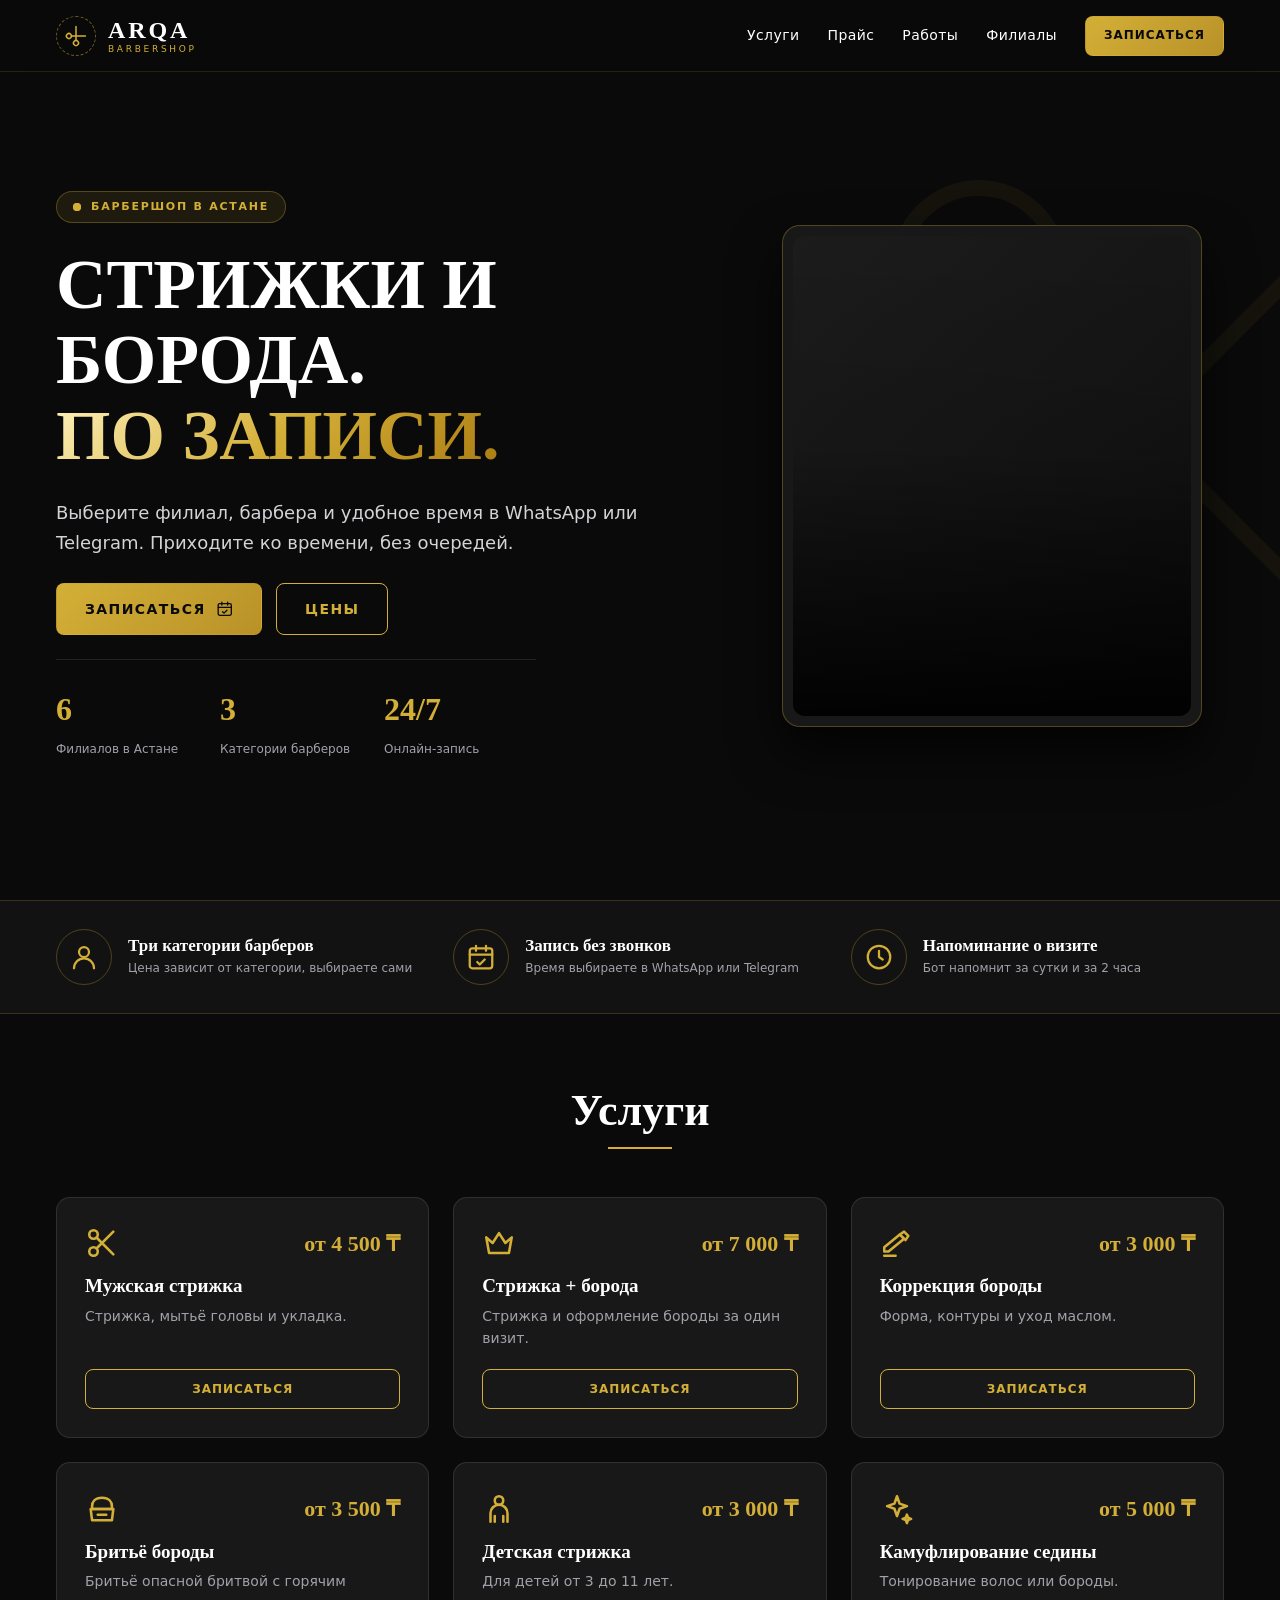
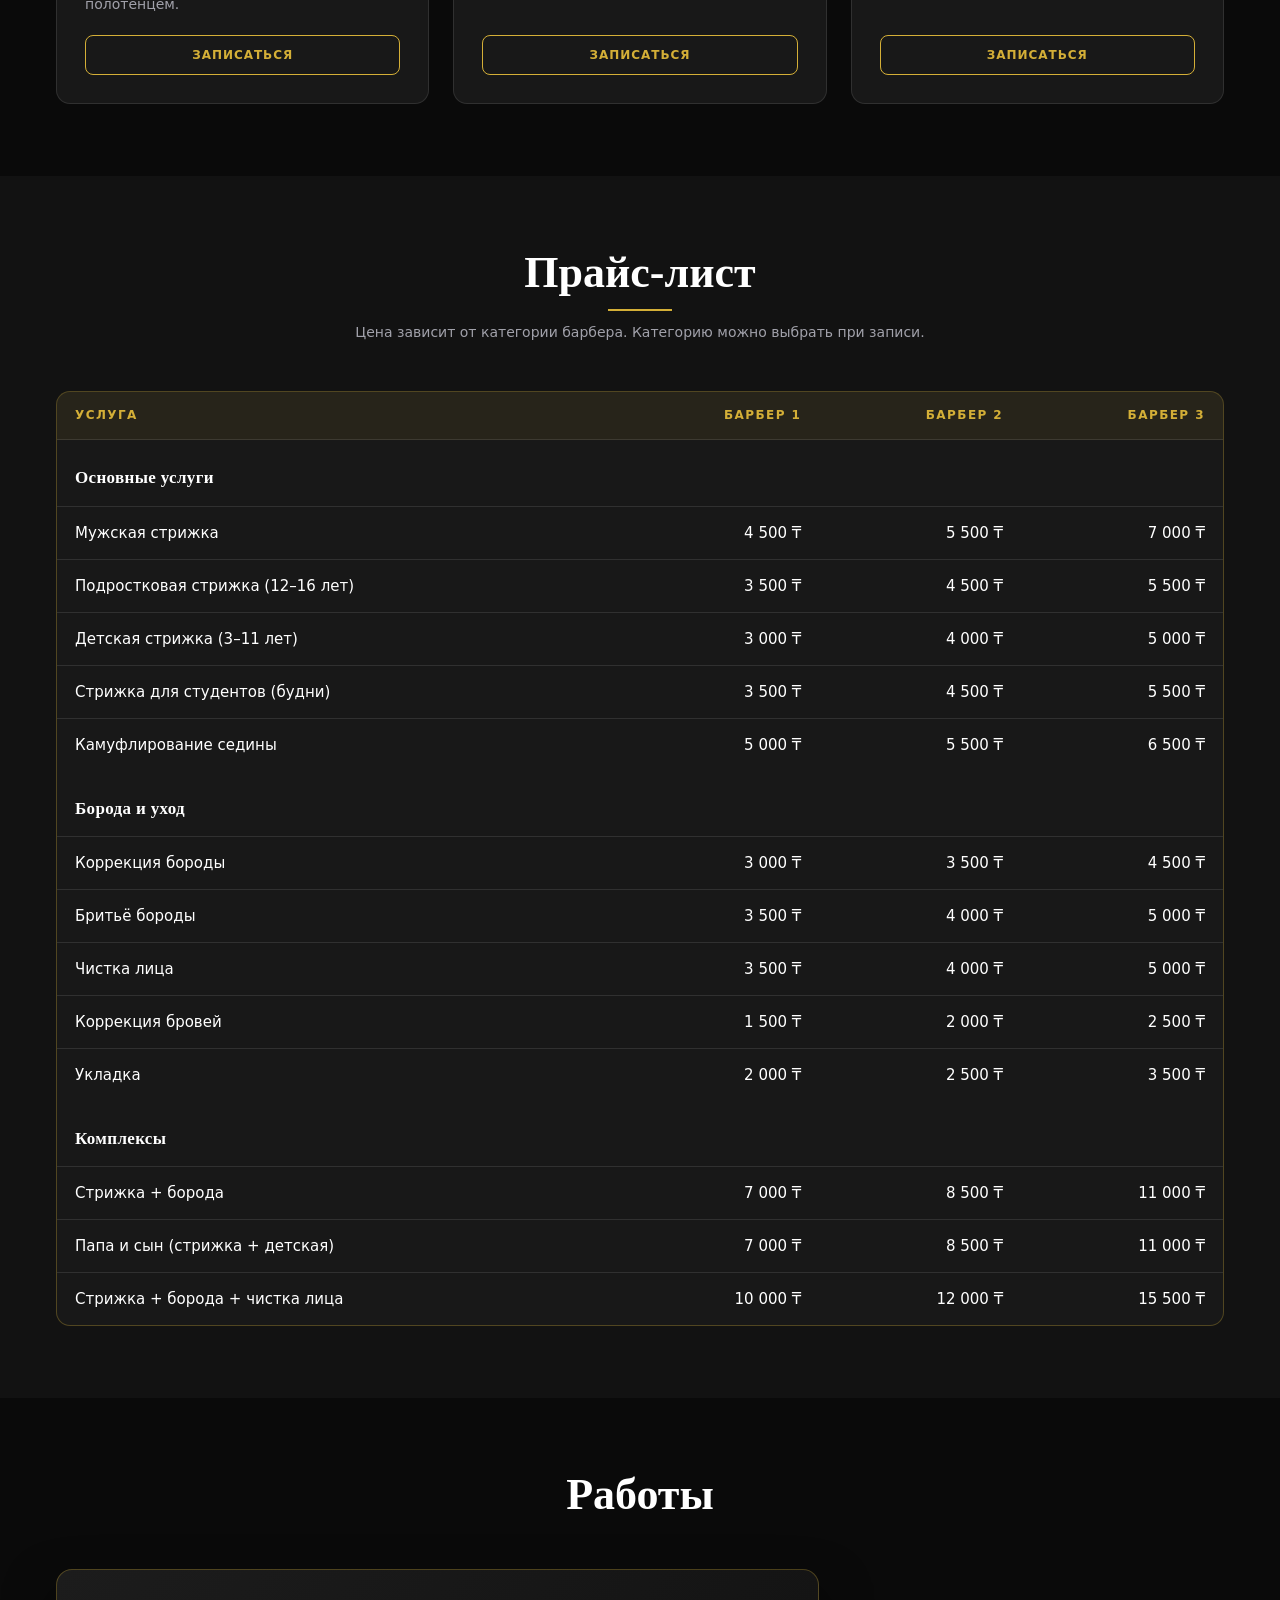
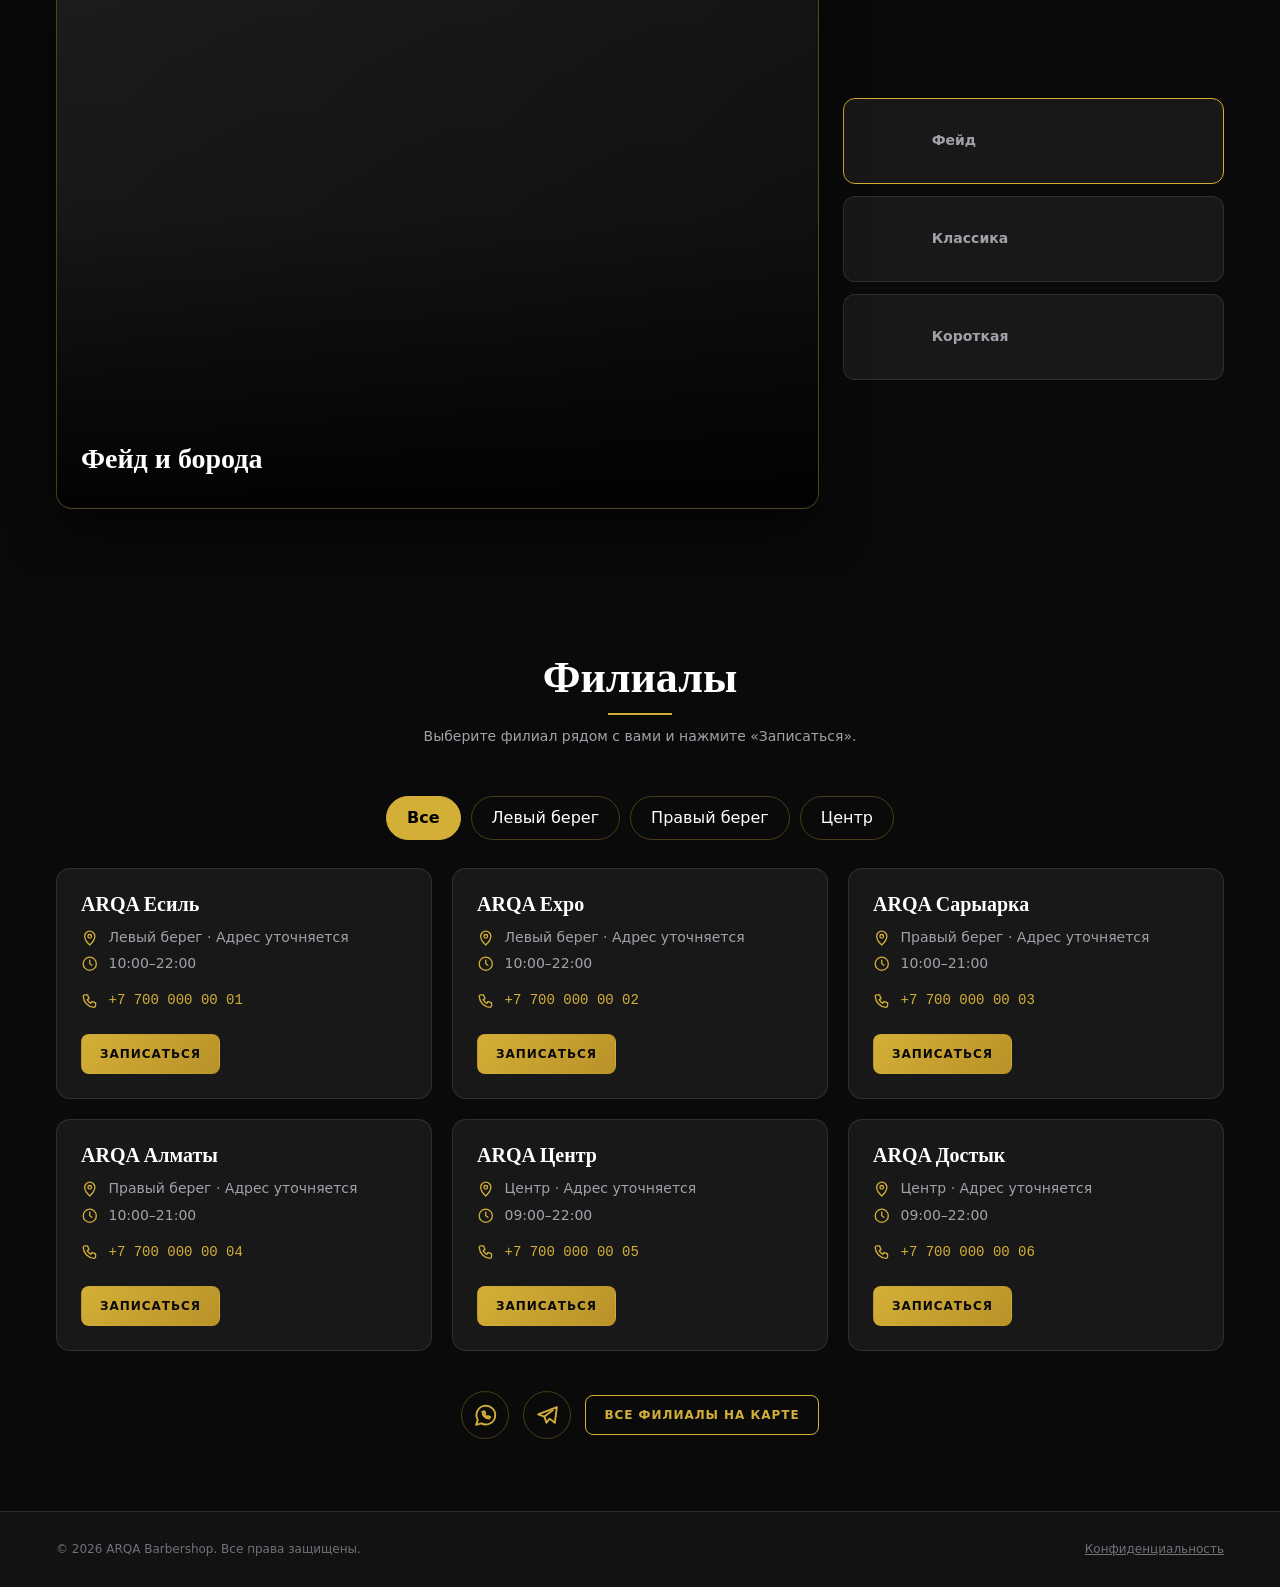
==== commit ab0fd75e: "Тексты проще, убраны подпись про смену фото при прокрутке, печать и выдуманные мастера с рейтингами " ====
--- a/index.html
+++ b/index.html
@@ -43,7 +43,6 @@
 <body>
 
 <a class="skip" href="#main">К содержанию</a>
-<div class="bg-fixed" id="bg-fixed" aria-hidden="true"></div>
 
 <header class="site-header" id="top">
   <div class="wrap header-inner">
@@ -60,7 +59,7 @@
     <nav class="nav" id="nav" aria-label="Основное меню">
       <a href="#services">Услуги</a>
       <a href="#prices">Прайс</a>
-      <a href="#gallery">Галерея</a>
+      <a href="#gallery">Работы</a>
       <a href="#barbers">Мастера</a>
       <a href="#contacts">Филиалы</a>
       <a class="nav-phone" id="nav-phone" href="#" hidden><svg class="ico" viewBox="0 0 24 24"><use href="#i-phone"/></svg><span></span></a>
@@ -74,39 +73,25 @@
 
 <main id="main">
 
-  <section class="hero" id="hero" data-bg="photo-1503951914875-452162b0f3f1" data-bg-title="Интерьер и атмосфера">
+  <section class="hero" id="hero" data-bg="photo-1503951914875-452162b0f3f1">
     <svg class="hero-watermark ico" viewBox="0 0 24 24" aria-hidden="true"><use href="#i-scissors"/></svg>
     <div class="wrap hero-inner">
       <div class="hero-copy">
-        <p class="badge"><span class="ping" aria-hidden="true"></span><span data-bind="heroBadge">Премиальный барбершоп в Астане</span></p>
-        <h1><span data-bind="heroLine1">ТВОЙ СТИЛЬ.</span><br><span class="gold-text" data-bind="heroLine2">ТВОЯ ТЕРРИТОРИЯ.</span></h1>
-        <p class="hero-text" data-bind="heroText">Искусство мужской стрижки и традиционного бритья. Мы создаём безупречный образ для мужчин, которые ценят качество и характер.</p>
+        <p class="badge"><span class="ping" aria-hidden="true"></span><span data-bind="heroBadge">Барбершоп в Астане</span></p>
+        <h1><span data-bind="heroLine1">СТРИЖКИ И БОРОДА.</span><br><span class="gold-text" data-bind="heroLine2">ПО ЗАПИСИ.</span></h1>
+        <p class="hero-text" data-bind="heroText">Выберите филиал, барбера и удобное время в WhatsApp или Telegram. Приходите ко времени, без очередей.</p>
         <div class="hero-actions">
-          <button class="btn btn-gold btn-lg" type="button" data-book>Записаться онлайн <svg class="ico" viewBox="0 0 24 24"><use href="#i-calendar"/></svg></button>
-          <a class="btn btn-outline btn-lg" href="#prices">Узнать цены</a>
+          <button class="btn btn-gold btn-lg" type="button" data-book>Записаться <svg class="ico" viewBox="0 0 24 24"><use href="#i-calendar"/></svg></button>
+          <a class="btn btn-outline btn-lg" href="#prices">Цены</a>
         </div>
         <ul class="stats" id="stats"></ul>
       </div>
 
       <div class="hero-card-wrap">
-        <div class="seal" aria-hidden="true">
-          <svg viewBox="0 0 100 100" class="spin">
-            <path id="seal-path" d="M 50,50 m -37,0 a 37,37 0 1,1 74,0 a 37,37 0 1,1 -74,0" fill="none"/>
-            <text font-size="7.5" font-weight="700" fill="#d4af37" letter-spacing="2"><textPath href="#seal-path">ARQA • PREMIUM BARBERSHOP • ASTANA •</textPath></text>
-          </svg>
-          <svg class="ico seal-crown" viewBox="0 0 24 24"><use href="#i-crown"/></svg>
-        </div>
         <div class="hero-card" id="hero-card">
           <div class="hero-photo">
-            <img id="hero-img" class="fade-img" alt="Интерьер барбершопа ARQA" width="800" height="1000" fetchpriority="high" decoding="async">
+            <img id="hero-img" class="fade-img" alt="ARQA" width="800" height="1000" fetchpriority="high" decoding="async">
             <div class="photo-shade"></div>
-            <div class="photo-label">
-              <div>
-                <p class="label-kicker">Фото меняется при прокрутке</p>
-                <p class="label-title" id="hero-label">Интерьер и атмосфера</p>
-              </div>
-              <svg class="ico bounce" viewBox="0 0 24 24"><use href="#i-updown"/></svg>
-            </div>
           </div>
         </div>
       </div>
@@ -117,11 +102,10 @@
     <ul class="wrap strip-grid" id="advantages"></ul>
   </section>
 
-  <section class="section" id="services" data-bg="photo-1585747860715-2ba37e788b70" data-bg-title="Стрижка и уход">
-    <div class="wrap">
-      <header class="section-head">
-        <p class="kicker">Услуги и сервис</p>
-        <h2>Что мы делаем</h2>
+  <section class="section" id="services">
+    <div class="wrap">
+      <header class="section-head">
+        <h2>Услуги</h2>
         <span class="rule" aria-hidden="true"></span>
       </header>
       <div class="card-grid" id="service-grid" aria-busy="true"><div class="card skel-card" aria-hidden="true"><span class="skel h w60"></span><span class="skel w80"></span><span class="skel w50"></span></div><div class="card skel-card" aria-hidden="true"><span class="skel h w60"></span><span class="skel w80"></span><span class="skel w50"></span></div><div class="card skel-card" aria-hidden="true"><span class="skel h w60"></span><span class="skel w80"></span><span class="skel w50"></span></div></div>
@@ -131,7 +115,6 @@
   <section class="section section-alt" id="prices">
     <div class="wrap">
       <header class="section-head">
-        <p class="kicker">Полный прайс</p>
         <h2 id="price-title">Прайс-лист</h2>
         <span class="rule" aria-hidden="true"></span>
         <p class="section-lead" id="price-note"></p>
@@ -142,12 +125,10 @@
     </div>
   </section>
 
-  <section class="section" id="gallery" data-bg="photo-1621605815971-fbc98d665033" data-bg-title="Галерея стрижек">
-    <div class="wrap">
-      <header class="section-head">
-        <p class="kicker">Портфолио работ</p>
-        <h2>ГАЛЕРЕЯ ARQA</h2>
-        <p class="section-lead">Нажимайте на миниатюры, чтобы сменить кадр</p>
+  <section class="section" id="gallery">
+    <div class="wrap">
+      <header class="section-head">
+        <h2>Работы</h2>
       </header>
       <div class="gallery">
         <figure class="gallery-main">
@@ -163,24 +144,22 @@
     </div>
   </section>
 
-  <section class="section section-alt" id="barbers" data-bg="photo-1599351431202-1e0f0137899a" data-bg-title="Наша команда">
-    <div class="wrap">
-      <header class="section-head">
-        <p class="kicker">Команда барберов</p>
-        <h2 id="barbers-title">МАСТЕРА ARQA</h2>
+  <section class="section section-alt" id="barbers">
+    <div class="wrap">
+      <header class="section-head">
+        <h2 id="barbers-title">Мастера</h2>
         <span class="rule" aria-hidden="true"></span>
       </header>
       <div class="barber-grid" id="barber-grid" aria-busy="true"><div class="card skel-card" aria-hidden="true"><span class="skel photo"></span><span class="skel h w60"></span><span class="skel w80"></span></div><div class="card skel-card" aria-hidden="true"><span class="skel photo"></span><span class="skel h w60"></span><span class="skel w80"></span></div><div class="card skel-card" aria-hidden="true"><span class="skel photo"></span><span class="skel h w60"></span><span class="skel w80"></span></div></div>
     </div>
   </section>
 
-  <section class="section" id="contacts" data-bg="photo-1512690459411-b9245aed614b" data-bg-title="Филиалы и контакты">
-    <div class="wrap">
-      <header class="section-head">
-        <p class="kicker">Ждём вас</p>
-        <h2>ФИЛИАЛЫ И КОНТАКТЫ</h2>
-        <span class="rule" aria-hidden="true"></span>
-        <p class="section-lead">Выберите район и ближайший барбершоп, затем нажмите «Записаться».</p>
+  <section class="section" id="contacts">
+    <div class="wrap">
+      <header class="section-head">
+        <h2>Филиалы</h2>
+        <span class="rule" aria-hidden="true"></span>
+        <p class="section-lead">Выберите филиал рядом с вами и нажмите «Записаться».</p>
       </header>
       <div class="chips" id="chips" role="group" aria-label="Фильтр по району"></div>
       <div class="branch-grid" id="branch-grid" aria-busy="true"><article class="branch skel-card" aria-hidden="true"><span class="skel h w60"></span><span class="skel w80"></span><span class="skel w40"></span><span class="skel btn"></span></article><article class="branch skel-card" aria-hidden="true"><span class="skel h w60"></span><span class="skel w80"></span><span class="skel w40"></span><span class="skel btn"></span></article><article class="branch skel-card" aria-hidden="true"><span class="skel h w60"></span><span class="skel w80"></span><span class="skel w40"></span><span class="skel btn"></span></article></div>
@@ -203,19 +182,18 @@
 </footer>
 
 <div class="sticky-cta">
-  <button class="btn btn-gold btn-block" type="button" data-book>Записаться онлайн</button>
+  <button class="btn btn-gold btn-block" type="button" data-book>Записаться</button>
 </div>
 
 <dialog class="modal" id="booking" aria-labelledby="booking-title">
   <div class="modal-inner">
     <button class="modal-close" type="button" aria-label="Закрыть" data-close><svg class="ico" viewBox="0 0 24 24"><use href="#i-close"/></svg></button>
-    <p class="kicker">Онлайн-запись</p>
-    <h2 id="booking-title">ГДЕ ВАМ УДОБНЕЕ ЗАПИСАТЬСЯ?</h2>
+    <h2 id="booking-title">Запись</h2>
     <p class="booking-branch" id="booking-branch-line" hidden></p>
-    <p class="modal-lead">Откроется чат. Филиал, услугу, день и время выберете там же, ничего заполнять на сайте не нужно.</p>
-    <a class="btn btn-wa btn-block btn-lg" id="book-wa" href="#" target="_blank" rel="noopener" data-chat><svg class="ico" viewBox="0 0 24 24"><use href="#i-whatsapp"/></svg> Записаться в WhatsApp</a>
-    <a class="btn btn-tg btn-block btn-lg" id="book-tg" href="#" target="_blank" rel="noopener" data-chat><svg class="ico" viewBox="0 0 24 24"><use href="#i-telegram"/></svg> Записаться в Telegram</a>
-    <p class="modal-note" id="channel-note">В Telegram нажмите «Начать», дальше бот предложит выбрать время кнопками.</p>
+    <p class="modal-lead">Выберите, где удобнее. Откроется чат, там же выберете филиал, услугу и время.</p>
+    <a class="btn btn-wa btn-block btn-lg" id="book-wa" href="#" target="_blank" rel="noopener" data-chat><svg class="ico" viewBox="0 0 24 24"><use href="#i-whatsapp"/></svg> WhatsApp</a>
+    <a class="btn btn-tg btn-block btn-lg" id="book-tg" href="#" target="_blank" rel="noopener" data-chat><svg class="ico" viewBox="0 0 24 24"><use href="#i-telegram"/></svg> Telegram</a>
+    <p class="modal-note" id="channel-note">В Telegram нажмите «Начать», дальше бот всё подскажет.</p>
   </div>
 </dialog>
 
--- a/css/styles.css
+++ b/css/styles.css
@@ -52,13 +52,11 @@
 .ico { width: 1.25em; height: 1.25em; flex: none; stroke: currentColor; fill: none; stroke-width: 1.8; stroke-linecap: round; stroke-linejoin: round; }
 
 /* Фоновый слой, который плавно меняется при прокрутке (картинку ставит js/app.js) */
-.bg-fixed {
   position: fixed; inset: 0; z-index: 0; pointer-events: none;
   background-size: cover; background-position: center;
   opacity: 0; filter: blur(4px) grayscale(40%);
   transition: opacity .8s ease-in-out;
 }
-.bg-fixed.on { opacity: 0.16; }
 main, .site-footer { position: relative; z-index: 1; }
 
 /* ===== Кнопки ===== */
@@ -148,19 +146,12 @@
 .stats span { font-size: 12px; color: #a1a1aa; }
 
 .hero-card-wrap { position: relative; display: flex; justify-content: center; }
-.seal { position: absolute; top: -28px; left: -4px; width: 112px; height: 112px; z-index: 3; display: grid; place-items: center; pointer-events: none; }
-.seal svg:first-child { width: 100%; height: 100%; }
-.seal-crown { position: absolute; inset: 0; margin: auto; width: 26px; height: 26px; color: var(--gold); }
 .hero-card { width: 100%; max-width: 420px; padding: 10px; border-radius: 18px; background: var(--card); border: 1px solid var(--line-gold); box-shadow: 0 25px 50px rgba(0, 0, 0, .7); transition: transform .2s ease-out; }
 .hero-photo { position: relative; height: min(112vw, 480px); border-radius: 12px; overflow: hidden; background: linear-gradient(135deg, #1c1c1c, #0f0f0f); }
 .hero-photo img, .gallery-main img { width: 100%; height: 100%; object-fit: cover; }
 .fade-img { transition: opacity .6s cubic-bezier(.16, 1, .3, 1), transform .6s cubic-bezier(.16, 1, .3, 1); }
 .fade-img.out { opacity: 0; transform: scale(.96); }
 .photo-shade { position: absolute; inset: 0; background: linear-gradient(to top, rgba(0, 0, 0, .9), rgba(0, 0, 0, .1) 55%, transparent); pointer-events: none; }
-.photo-label { position: absolute; left: 14px; right: 14px; bottom: 14px; display: flex; align-items: center; justify-content: space-between; gap: 10px; padding: 12px 14px; border-radius: 10px; background: rgba(0, 0, 0, .75); -webkit-backdrop-filter: blur(8px); backdrop-filter: blur(8px); border: 1px solid var(--line-gold); }
-.label-kicker { font-size: 10px; font-weight: 700; letter-spacing: .16em; text-transform: uppercase; color: var(--gold); }
-.label-title { font-size: 14px; font-weight: 600; margin-top: 2px; }
-.photo-label .ico { color: var(--gold); }
 
 @media (min-width: 980px) {
   .hero-inner { grid-template-columns: 7fr 5fr; gap: 56px; }
@@ -168,8 +159,7 @@
   .hero-actions { flex-direction: row; max-width: none; width: auto; }
   .stats { margin: 0; }
   .stats li { text-align: left; }
-  .seal { top: -34px; left: -40px; width: 150px; height: 150px; }
-}
+  }
 
 /* ===== Полоса преимуществ ===== */
 .strip { position: relative; z-index: 1; background: var(--dark); border-top: 1px solid rgba(212, 175, 55, .2); border-bottom: 1px solid rgba(212, 175, 55, .2); padding: 28px 0; }
